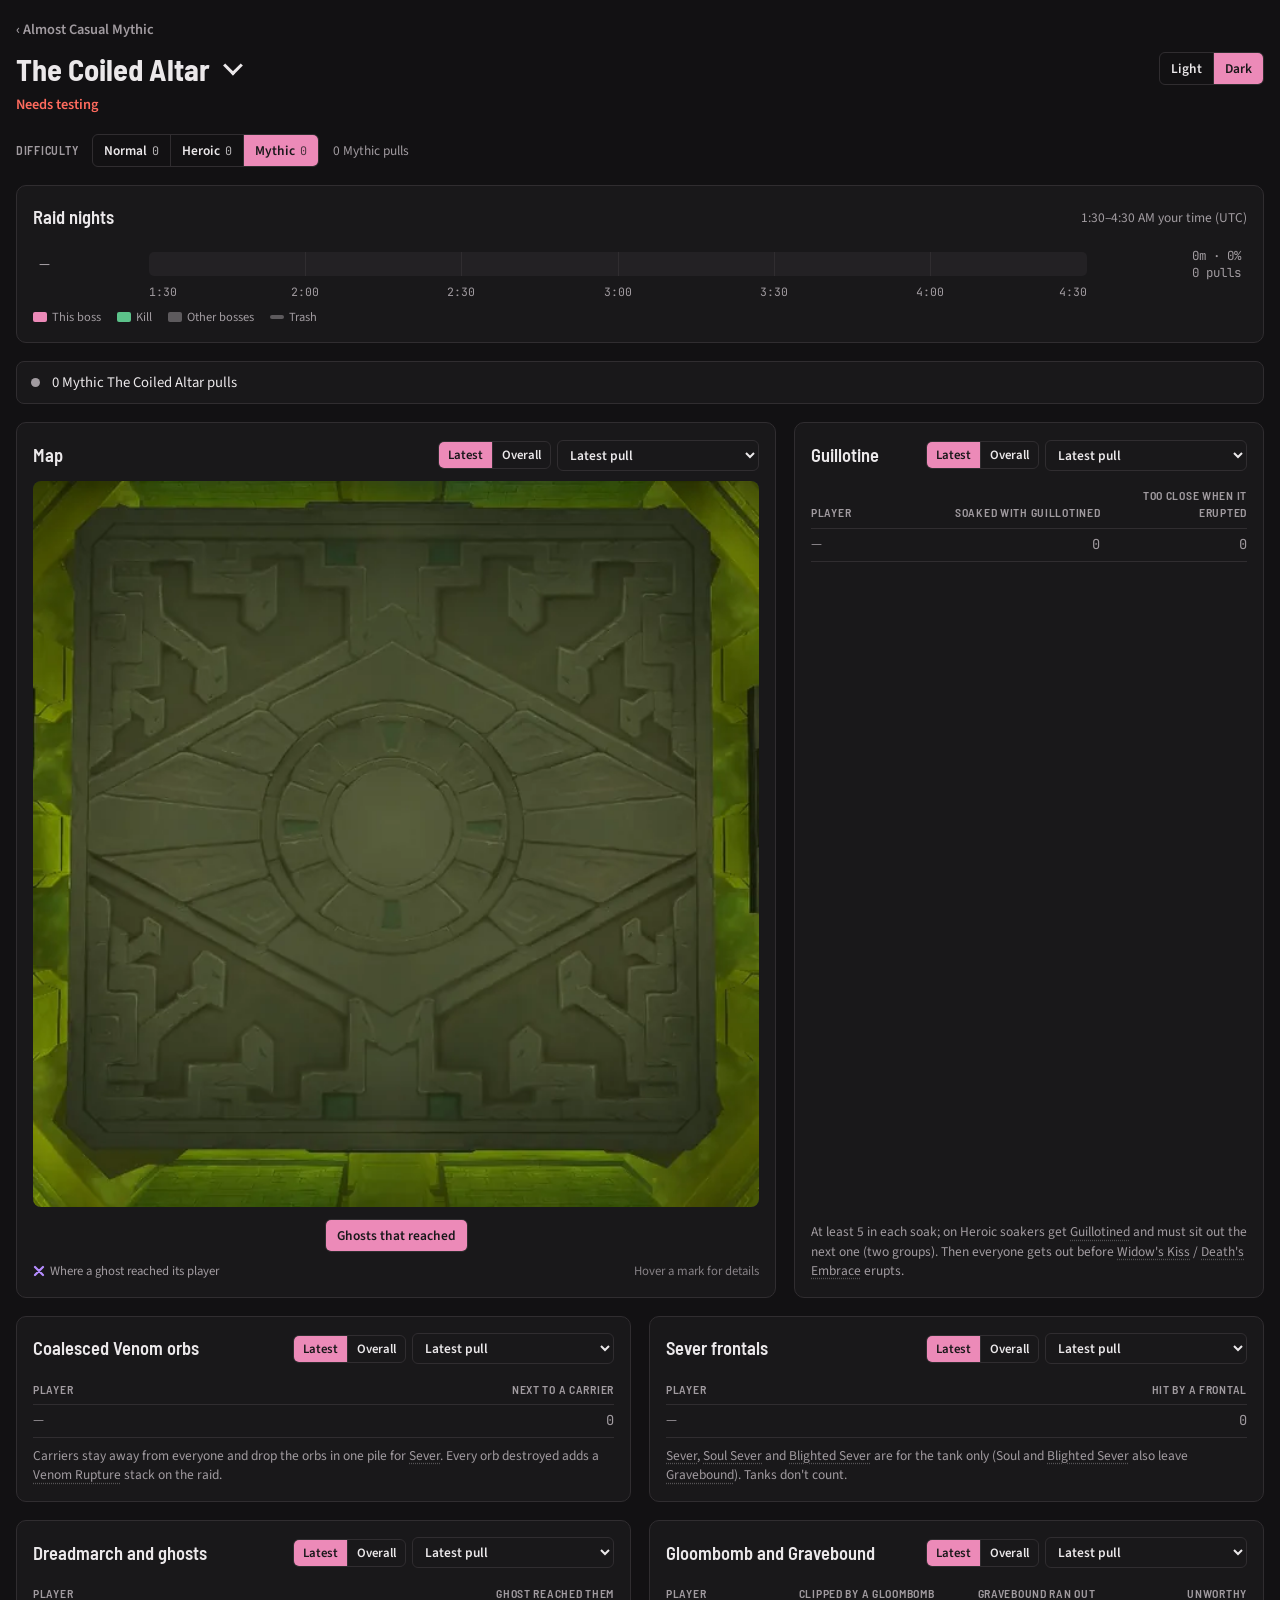
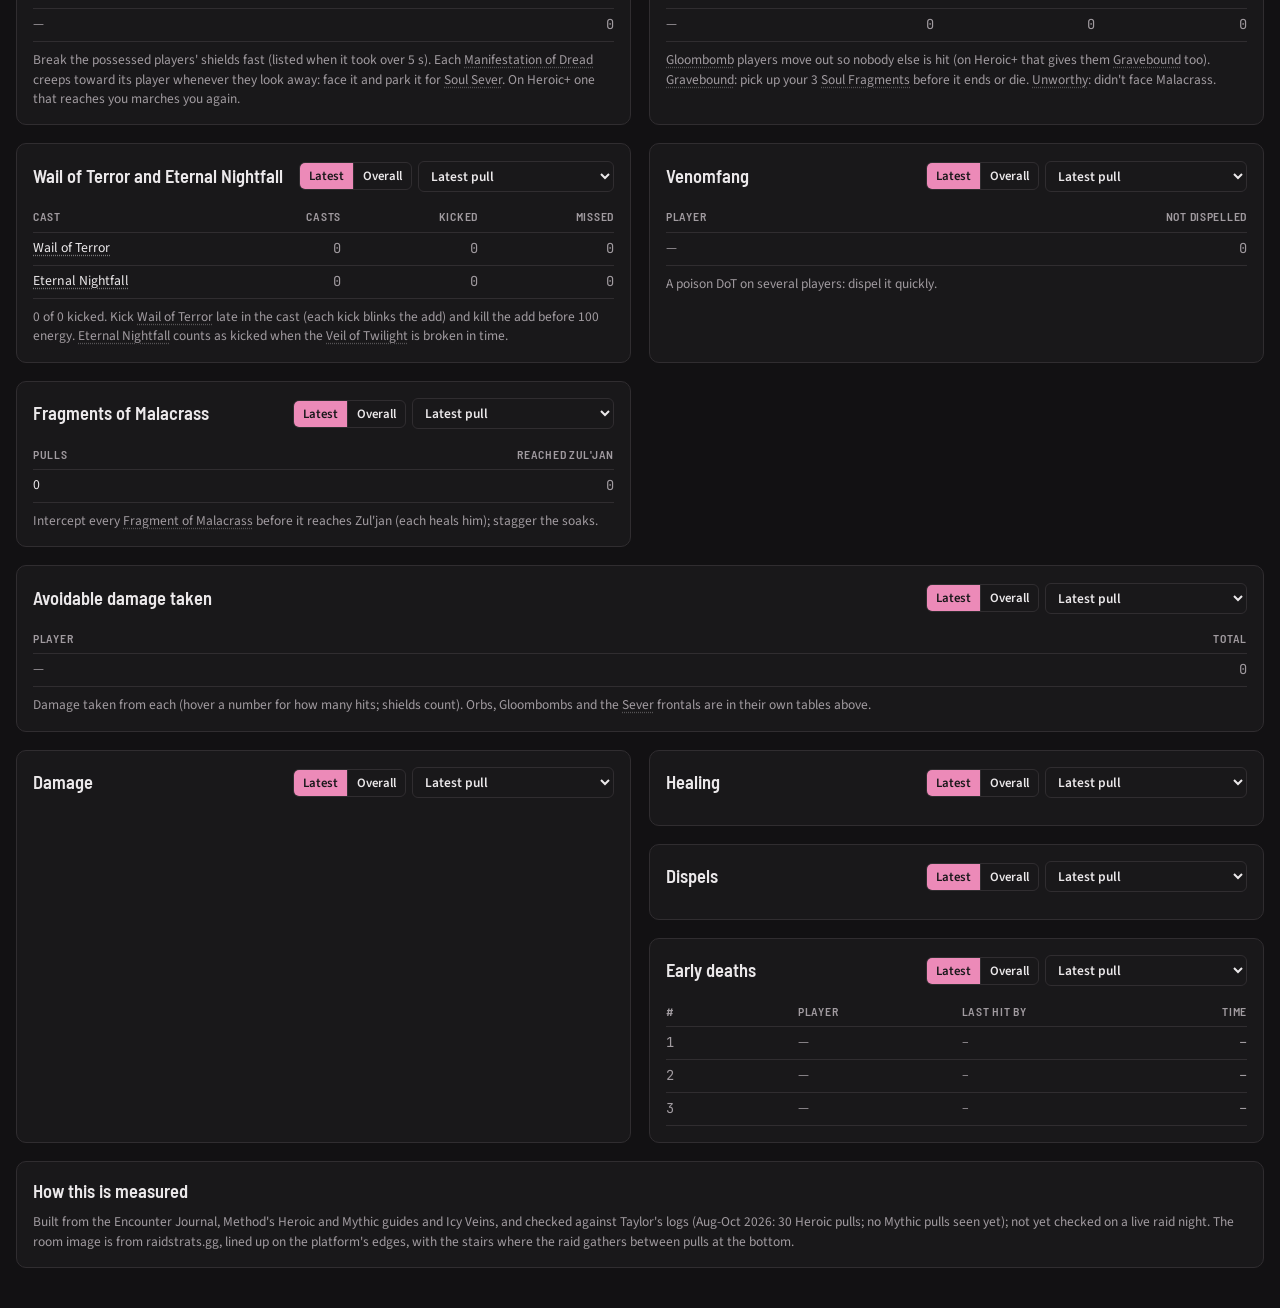
==== coiled-altar.html @ b70b5e78 "site overhaul" ====
<!doctype html>
<html lang="en" data-theme="dark">
<head>
<meta charset="utf-8">
<meta name="viewport" content="width=device-width, initial-scale=1, viewport-fit=cover">
<title>The Coiled Altar</title>
<link rel="preconnect" href="https://fonts.googleapis.com">
<link rel="stylesheet" href="https://fonts.googleapis.com/css2?family=Barlow+Semi+Condensed:wght@500;600;700&family=Source+Sans+3:wght@400;600&family=JetBrains+Mono:wght@400;600&display=swap">
<link rel="stylesheet" href="boss.css">
</head>
<body>
<div class="wrap" id="wrap"></div>
<script src="shared.js"></script>
<script>
// The page is drawn by boss.js from this config (see the top of boss.js for what each part means).
const contacts = (p, ability, gap = 2) => { const last = {}, out = [];
  hitsOf(p, ability).forEach(h => { if (last[h[1]] == null || h[0] - last[h[1]] > gap) out.push(h); last[h[1]] = h[0]; }); return out; };
// orbs: Volatile Venom hurts everyone near its carrier; a hit on someone not carrying one = they stood next to a carrier
const nearCarrier = p => contacts(p, 'Volatile Venom').filter(h => !hadAura(p, h[1], 'Volatile Venom', h[0], 0.5) && !isTankIn(p, h[1]));   // tanks aim Sever at the orb pile
const severs = p => ['Sever', 'Soul Sever', 'Blighted Sever'].flatMap(s => contacts(p, s, 8).filter(h => !isTankIn(p, h[1])).map(h => ({t: h[0], n: h[1], s})));   // the DoT ticks count once
// Guillotine: the axe lands on the target and splits between everyone within 9 yd: 5+ soakers, or Execution hits everyone
const guillotines = p => [...auras(p, '#1283485').map(a => ({t: a[1], n: a[0], grim: false})), ...auras(p, '#1299266').map(a => ({t: a[1], n: a[0], grim: true}))]
  .sort((a, b) => a.t - b.t).map(g => { const land = pulsesOf(p, g.grim ? '#1299296' : '#1283594').find(x => x[0] > g.t && x[0] < g.t + 8);
    const soak = land ? land[1] : [], gd = auras(p, g.grim ? '#1307652' : '#1307425');
    return Object.assign(g, {land: land ? land[0] : null, soak, again: soak.filter(n => gd.some(a => a[0] === n && a[1] < (land[0] - 1) && (a[2] == null || a[2] > land[0]))),
      exec: [...pulsesOf(p, 'Execution'), ...pulsesOf(p, 'Grim Execution')].some(x => land && Math.abs(x[0] - land[0]) < 2),
      kiss: [...new Set([...hitsOf(p, "Widow's Kiss"), ...hitsOf(p, "Death's Embrace")].filter(h => land && h[0] > land[0] && h[0] < land[0] + 10).map(h => h[1]))]}); });
const fangs = p => auras(p, 'Venomfang').map(a => ({n: a[0], t: a[1], s: (a[2] != null ? a[2] : p.dur) - a[1],
  by: (p.dispels.find(d => d[2] === a[0] && d[3] === 'Venomfang' && Math.abs(d[0] - (a[2] || 0)) < 0.4) || [])[1] || null}));
// Dreadmarch: Malacrass's cast possesses several players; one that doesn't follow a cast is a Manifestation of Dread reaching
// the player it fixated (Heroic+)
const marches = p => castsOf(p, 'Dreadmarch').map(c => { const m = auras(p, 'Dreadmarch').filter(a => a[1] - c >= -0.5 && a[1] - c <= 4);
  return {t: c, n: m.map(a => a[0]), s: Math.max(0, ...m.map(a => (a[2] != null ? a[2] : p.dur) - a[1]))}; });
const ghosts = p => auras(p, 'Dreadmarch').filter(a => !castsOf(p, 'Dreadmarch').some(c => a[1] - c >= -0.5 && a[1] - c <= 4));
const clipped = p => hitsOf(p, 'Gloombomb').filter(h => !hadAura(p, h[1], 'Gloombomb', h[0], 1));
const CFG = {
  slug: 'coiled-altar', name: 'The Coiled Altar', enc: ['3429'],
  map: {src: 'img/maps/coiled-altar.webp', cal: {cx: 1158, cy: 0, ppy: 6.029, rot: 0, center: [299.5, 290]}},
  hitNames: {'#1297906': 'Gravebound ran out', '#1283594': 'Guillotine soak', '#1299296': 'Grim Guillotine soak'},
  modules: [
    {id: 'guil', title: 'Guillotine',
     one: p => ({head: ['Time', ['Target', 'l'], 'Soakers', ['What went wrong', 'l']], rows: guillotines(p).filter(g => g.soak.length < 5 || g.exec || g.again.length || g.kiss.length).map(g =>
       [T(g.t), P(g.n), N(g.soak.length, g.soak.length < 5 ? 'bad' : ''), X([g.exec ? '<b class="bad">Execution</b>' : '', g.again.length ? `soaked with Guillotined: ${g.again.map(pname).join(', ')}` : '',
         g.kiss.length ? `too close when it erupted: ${g.kiss.map(pname).join(', ')}` : ''].filter(Boolean).join(' · '), 'det')])}),
     all: list => perPlayer(list, [{h: 'Soaked with Guillotined', get: p => guillotines(p).flatMap(g => g.again.map(n => ({n, t: g.land})))},
       {h: "Too close when it erupted", get: p => guillotines(p).flatMap(g => g.kiss.map(n => ({n, t: g.land})))}]),
     foot: list => { const e = list.reduce((a, p) => a + guillotines(p).filter(g => g.exec).length, 0); return e ? `<b style="color:var(--crit)">${e} Execution${e === 1 ? '' : 's'} (fewer than 5 in the soak).</b>` : ''; },
     note: "At least 5 in each soak; on Heroic soakers get Guillotined and must sit out the next one (two groups). Then everyone gets out before Widow's Kiss / Death's Embrace erupts."},

    {id: 'orb', title: 'Coalesced Venom orbs',
     one: p => perPlayer([p], [{h: 'Carried', cls: '', get: q => auras(q, 'Volatile Venom').map(a => ({n: a[0], t: a[1]}))},
       {h: 'Next to a carrier', get: q => nearCarrier(q).map(h => ({n: h[1], t: h[0]}))}]),
     all: list => perPlayer(list, [{h: 'Next to a carrier', get: q => nearCarrier(q).map(h => ({n: h[1], t: h[0]}))}]),
     foot: list => { const m = Math.max(0, ...list.flatMap(p => auras(p, 'Venom Rupture').map(a => a[3]))); return m ? `Venom Rupture peaked at ${m} stacks on the raid.` : ''; },
     note: 'Carriers stay away from everyone and drop the orbs in one pile for Sever. Every orb destroyed adds a Venom Rupture stack on the raid.'},

    {id: 'sever', title: 'Sever frontals',
     one: p => ({head: ['Time', ['Hit', 'l'], ['Frontal', 'l']], rows: severs(p).sort((a, b) => a.t - b.t).map(x => [T(x.t), P(x.n), `<td class="l">${esc(x.s)}</td>`])}),
     all: list => perPlayer(list, [{h: 'Hit by a frontal', get: p => severs(p).map(x => ({n: x.n, t: x.t}))}]),
     note: "Sever, Soul Sever and Blighted Sever are for the tank only (Soul and Blighted Sever also leave Gravebound). Tanks don't count."},

    {id: 'march', title: 'Dreadmarch and ghosts',
     one: p => ({head: ['Time', ['What', 'l'], ['Who', 'l']], rows: [
       ...marches(p).filter(m => m.s > 5).map(m => ({t: m.t, r: [T(m.t), `<td class="what meh">Slow to free</td>`, X(`${m.n.map(pname).join(', ')} · ${m.s.toFixed(1)} s`, 'det')]})),
       ...ghosts(p).map(a => ({t: a[1], r: [T(a[1]), B('Ghost reached them'), P(a[0])]}))].sort((a, b) => a.t - b.t).map(x => x.r)}),
     all: list => perPlayer(list, [{h: 'Ghost reached them', get: p => p.diff === 14 ? [] : ghosts(p).map(a => ({n: a[0], t: a[1]}))}]),
     note: 'Break the possessed players\' shields fast (listed when it took over 5 s). Each Manifestation of Dread creeps toward its player whenever they look away: face it and park it for Soul Sever. On Heroic+ one that reaches you marches you again.',
     overlay: {label: 'Ghosts that reached', diffs: '15,16', get: p => ghosts(p).map(a => ({pos: a[5], n: a[0], t: a[1], mark: 'cross', color: '#b58cff', tip: `<b style="color:${color(a[0])}">${esc(a[0])}</b>: a ghost reached them`})),
       key: () => `<span>${keyCross('#b58cff')}Where a ghost reached its player</span>`}},

    {id: 'gloom', title: 'Gloombomb and Gravebound',
     one: p => ({head: ['Time', ['What', 'l'], ['Who', 'l']], rows: [...dedupe(clipped(p), 2).map(h0 => ({t: h0[0], r: [T(h0[0]), B('Clipped by a Gloombomb'), PS([...new Set(clipped(p).filter(h => Math.abs(h[0] - h0[0]) < 2).map(h => h[1]))])]})),
       ...hitsOf(p, 'Gravebound ran out').map(h => ({t: h[0], r: [T(h[0]), B('Gravebound ran out'), P(h[1])]})),
       ...hitsOf(p, 'Unworthy').map(h => ({t: h[0], r: [T(h[0]), B('Unworthy'), P(h[1])]}))].sort((a, b) => a.t - b.t).map(x => x.r)}),
     all: list => perPlayer(list, [{h: 'Clipped by a Gloombomb', get: p => dedupe(clipped(p).map(h => [h[0], h[1]]), 0).map(h => ({n: h[1], t: h[0]}))},
       {h: 'Gravebound ran out', get: p => hitsOf(p, 'Gravebound ran out').map(h => ({n: h[1], t: h[0]}))},
       {h: 'Unworthy', get: p => hitsOf(p, 'Unworthy').map(h => ({n: h[1], t: h[0]}))}]),
     note: 'Gloombomb players move out so nobody else is hit (on Heroic+ that gives them Gravebound too). Gravebound: pick up your 3 Soul Fragments before it ends or die. Unworthy: didn\'t face Malacrass.'},

    {id: 'kick', title: 'Wail of Terror and Eternal Nightfall',
     one: p => kickOne(p, ['Wail of Terror', 'Eternal Nightfall']), all: list => kickAll(list, ['Wail of Terror', 'Eternal Nightfall']),
     foot: list => { const r = list.reduce((a, p) => a + npcAuras(p, 'Consumed by Resentment').length, 0); return kickFoot(list, ['Wail of Terror', 'Eternal Nightfall']) + (r ? ` <b style="color:var(--crit)">${r} Spiteful Soulcoiler${r === 1 ? '' : 's'} reached full energy (can't be kicked).</b>` : ''); },
     note: "Kick Wail of Terror late in the cast (each kick blinks the add) and kill the add before 100 energy. Eternal Nightfall counts as kicked when the Veil of Twilight is broken in time."},

    {id: 'fang', title: 'Venomfang',
     one: p => ({head: ['Time', ['Player', 'l'], ['Dispelled by', 'l'], 'After'], rows: fangs(p).filter(f => !f.by || f.s > 6).map(f => [T(f.t), P(f.n), f.by ? P(f.by) : '<td class="l bad">not dispelled</td>', N(f.s.toFixed(1) + ' s', f.by ? (f.s > 6 ? 'meh' : '') : 'bad')])}),
     all: list => perPlayer(list, [{h: 'Not dispelled', get: p => fangs(p).filter(f => !f.by).map(f => ({n: f.n, t: f.t}))}]),
     foot: list => { const d = list.flatMap(fangs).filter(f => f.by); return d.length ? `Dispelled after ${(d.reduce((a, f) => a + f.s, 0) / d.length).toFixed(1)} s on average.` : ''; },
     note: 'A poison DoT on several players: dispel it quickly.'},

    {id: 'frag', title: 'Fragments of Malacrass',
     one: p => ({head: ['Time', ['What', 'l']], rows: pulsesOf(p, 'Reclaim Essence').map(x => [T(x[0]), B("Fragment reached Zul'jan")])}),
     all: list => ({head: [['Pulls', 'l'], "Reached Zul'jan"], rows: [[`<td class="l">${list.length}</td>`, N(list.reduce((a, p) => a + pulsesOf(p, 'Reclaim Essence').length, 0))]]}),
     note: "Intercept every Fragment of Malacrass before it reaches Zul'jan (each heals him); stagger the soaks."},
  ],
  avoid: {names: ['Axegrinder', 'Noxious Ground', 'Defiled Ground', "Widow's Kiss", "Death's Embrace", 'Deadly Venom'],
    short: {'Axegrinder': 'Axe', 'Noxious Ground': 'Noxious', 'Defiled Ground': 'Defiled', "Widow's Kiss": 'Kiss', "Death's Embrace": 'Embrace', 'Gloombomb': 'Bomb',
      'Volatile Venom': 'Orb', 'Sever': 'Sever', 'Soul Sever': 'Soul Sev.', 'Blighted Sever': 'Blighted', 'Deadly Venom': 'Venom'},
    skip: (h, p) => (['Sever', 'Soul Sever', 'Blighted Sever'].includes(h[2]) && isTankIn(p, h[1])) ||
      (h[2] === 'Gloombomb' && hadAura(p, h[1], 'Gloombomb', h[0], 1)) || (h[2] === 'Volatile Venom' && hadAura(p, h[1], 'Volatile Venom', h[0], 1)),
    note: "Damage taken from each (hover a number for how many hits; shields count). Orbs, Gloombombs and the Sever frontals are in their own tables above."},
  abilities: {'Guillotine': 1283489, 'Grim Guillotine': 1299267, 'Guillotined': 1309944, 'Execution': 1283606, 'Grim Execution': 1299301, "Widow's Kiss": 1283623,
    "Death's Embrace": 1299396, 'Reclaim Essence': 1287718, 'Fragment of Malacrass': 1287718, 'Fragments of Malacrass': 1287718, 'Wail of Terror': 1286399,
    'Eternal Nightfall': 1286918, 'Veil of Twilight': 1286912, 'Dreadmarch': 1285643, 'Manifestation of Dread': 1285911, 'Gravebound': 1286837,
    'Soul Fragments': 1286837, 'Unworthy': 1312424, 'Axegrinder': 1283832, 'Noxious Ground': 1283290, 'Defiled Ground': 1298591, 'Gloombomb': 1310882,
    'Volatile Venom': 1282419, 'Venom Rupture': 1299838, 'Sever': 1299680, 'Soul Sever': 1286620, 'Blighted Sever': 1307279, 'Venomfang': 1282287,
    'Spiteful Soulcoiler': 1286441, 'Deadly Venom': 1297338},
  how: "Built from the Encounter Journal, Method's Heroic and Mythic guides and Icy Veins, and checked against Taylor's logs (Aug-Oct 2026: 30 Heroic pulls; no Mythic pulls seen yet); not yet checked on a live raid night. The room image is from raidstrats.gg, lined up on the platform's edges, with the stairs where the raid gathers between pulls at the bottom.",
};
</script>
<script src="boss.js"></script>
</body>
</html>
---- boss.css ----
/* Shared look of the boss pages built on boss.js (Nek'zali, Entombed Sentinels, Vashnik, The Lost Explorers, The Coiled Altar,
   Ula'tek): the same styles as the Kith'ix page, plus the "needs testing" note. */
:root{
  --bg:#fbe4ee; --panel:#fff2f8; --ink:#4a1832; --muted:#93506f; --line:#f2c3d8; --track:#f6d3e3;
  --accent:#c23d7e; --ok:#2f7d4f; --ok-bg:#d6eedd; --warn:#9a6212; --warn-bg:#fbefd9; --crit:#c0392b; --crit-bg:#f8dcd8; --ccp:58%;
  --f-display:"Barlow Semi Condensed","Arial Narrow",sans-serif;
  --f-body:"Source Sans 3",system-ui,-apple-system,sans-serif;
  --f-mono:"JetBrains Mono",ui-monospace,Menlo,monospace;
  color-scheme:light;
}
@media (prefers-color-scheme: dark){:root:not([data-theme="light"]){
  --bg:#121113; --panel:#19181a; --ink:#ebe8ea; --muted:#a19ba0; --line:#302d30; --track:#232124;
  --accent:#ec8ab8; --ok:#5cc28a; --ok-bg:#16301f; --warn:#e5b04a; --warn-bg:#3a2e14; --crit:#ff6b5e; --crit-bg:#3d1c19; --ccp:100%; color-scheme:dark}}
:root[data-theme="dark"]{
  --bg:#121113; --panel:#19181a; --ink:#ebe8ea; --muted:#a19ba0; --line:#302d30; --track:#232124;
  --accent:#ec8ab8; --ok:#5cc28a; --ok-bg:#16301f; --warn:#e5b04a; --warn-bg:#3a2e14; --crit:#ff6b5e; --crit-bg:#3d1c19; --ccp:100%; color-scheme:dark}
/* clicking Daragnos's name swaps the paladin pink accent for the warlock class color; in dark mode the cards also get a fel-green edge glow */
:root[data-accent="warlock"]:not([data-theme="dark"]){--bg:#ecebfb; --panel:#f7f6ff; --ink:#25234a; --muted:#5d5a93; --line:#d7d5f4; --track:#e3e2fa; --accent:#5b5cd6}
:root[data-accent="warlock"][data-theme="dark"]{--accent:#8788ee}
:root[data-accent="warlock"][data-theme="dark"] .panel{border-color:#2d4220; box-shadow:0 0 24px -14px rgba(143,209,79,.5)}
#wlSeg{margin-left:auto;align-self:center}
#wlSeg:not([hidden]) ~ #themeSeg{margin-left:0}
:root[data-accent="warlock"]:not([data-theme="dark"]) .panel{border-color:#9ccc6e; box-shadow:0 0 24px -12px rgba(110,190,40,.55)}

*{box-sizing:border-box}
body{margin:0;background:var(--bg);color:var(--ink);font-family:var(--f-body);font-size:15px;line-height:1.45}
.wrap{max-width:1400px;margin:0 auto;padding:20px max(16px,env(safe-area-inset-right,0px)) 40px max(16px,env(safe-area-inset-left,0px));display:flex;flex-direction:column;gap:18px}
header{display:flex;flex-wrap:wrap;align-items:baseline;gap:6px 18px}
h1{font-family:var(--f-display);font-weight:700;font-size:1.9rem;margin:0}
.crumb{flex-basis:100%;width:max-content;max-width:100%;color:var(--muted);font-size:.9rem;font-weight:600;text-decoration:none}
.crumb::before{content:"‹ "}
.crumb:hover{color:var(--accent)}
.crumb:focus-visible{outline:2px solid var(--accent);outline-offset:2px;border-radius:2px}
.bosspick{position:relative;display:inline-block}
.bosspick select{appearance:none;-webkit-appearance:none;font:inherit;letter-spacing:inherit;color:inherit;background:transparent;border:0;border-radius:6px;padding:0 1.05em 0 0;margin:0;cursor:pointer;max-width:none}
.bosspick select:hover{color:var(--accent)}
.bosspick select:focus-visible{outline:2px solid var(--accent);outline-offset:3px}
.bosspick select option{font:600 1rem var(--f-body);color:var(--ink);background:var(--panel)}
.bosspick::after{content:"";position:absolute;right:.12em;top:50%;width:.36em;height:.36em;border-right:.11em solid currentColor;border-bottom:.11em solid currentColor;transform:translateY(-75%) rotate(45deg);pointer-events:none}
h2{font-family:var(--f-display);font-weight:600;font-size:1.15rem;margin:0}
.sub{color:var(--muted);font-size:.95rem}
#themeSeg{margin-left:auto;align-self:center}
select{font:600 .9rem var(--f-body);color:var(--ink);background:var(--panel);border:1px solid var(--line);border-radius:6px;padding:6px 8px;max-width:100%}
.seg{display:inline-flex;border:1px solid var(--line);border-radius:6px;overflow:hidden}
.seg button{border:0;background:transparent;color:var(--ink);font:600 .84rem var(--f-body);padding:6px 11px;cursor:pointer}
.seg button+button{border-left:1px solid var(--line)}
.seg button[aria-pressed=true]{background:var(--accent);color:var(--panel)}
button:focus-visible{outline:2px solid var(--accent);outline-offset:2px}
.panel{background:var(--panel);border:1px solid var(--line);border-radius:10px;padding:16px;min-width:0}
.ph{display:flex;flex-wrap:wrap;gap:8px 16px;align-items:center;justify-content:flex-start;margin-bottom:10px;min-height:32px}
.ph > h2{flex:0 1 auto;min-width:0}
.ph > :last-child:not(h2){margin-left:auto}
.ph .sub{font-size:.84rem}
.note{font-size:.84rem;color:var(--muted);margin:8px 0 0}
.pn{color:color-mix(in srgb,var(--cc) var(--ccp),#000);font-weight:600}
table{border-collapse:collapse;width:100%;font-size:.86rem}
th,td{padding:6px 0 6px 18px;border-bottom:1px solid var(--line);text-align:right;white-space:nowrap;width:1%}
th:first-child,td:first-child{padding-left:0}
th{white-space:normal;vertical-align:bottom}
.tw{overflow-x:hidden}
th.fill{width:auto}
th{font-family:var(--f-display);font-weight:600;font-size:.74rem;text-transform:uppercase;letter-spacing:.06em;color:var(--muted)}
th:first-child,td:first-child{text-align:left}
td.num{font-family:var(--f-mono)}
td.l,th.l{text-align:left}
td.dim,span.dim{color:var(--muted)}
td.good{color:var(--ok);font-weight:600} td.bad{color:var(--crit);font-weight:600} td.meh{color:var(--warn);font-weight:600}
tr.tot td{border-bottom:0;border-top:1px solid var(--muted);font-weight:600}
/* the mechanic modules flow two to a row; modules hidden for the chosen difficulty leave no gap */
/* the mistake tables pack into two columns, each top to bottom, so short and long tables leave no gaps */
.mods{columns:2;column-gap:18px}
.mods > .panel{break-inside:avoid;margin-bottom:18px}
.wrap > .mods{margin-bottom:-18px}
.diff14 .hm{display:none}
@media (max-width:1100px){.mods{columns:1}}
[hidden]{display:none!important}
a.ab{color:inherit;text-decoration:underline dotted;text-decoration-color:color-mix(in srgb,currentColor 45%,transparent);text-underline-offset:3px;cursor:help}
a.ab:hover{text-decoration-color:var(--accent)}
th.so{cursor:pointer;user-select:none}
th.so:hover{color:var(--accent)}
th.so.asc::after{content:'▲';font-size:.7em;margin-left:3px}
th.so.desc::after{content:'▼';font-size:.7em;margin-left:3px}
/* difficulty filter */
.diffbar{display:flex;flex-wrap:wrap;align-items:center;gap:8px 14px}
.diffbar .lbl{font-family:var(--f-display);font-weight:600;text-transform:uppercase;letter-spacing:.06em;font-size:.76rem;color:var(--muted)}
.diffbar .seg button span{font:400 .74rem var(--f-mono);opacity:.75;margin-left:5px}
.diffbar .sub{font-size:.84rem}
@media (max-width:600px){
  .panel{padding:12px}
  th,td{padding-left:8px}
  table{font-size:.8rem}
  th{font-size:.62rem;letter-spacing:.02em}
  #sdT th .lg{display:none}
  #sdT th .sh{display:inline}
  #beetleT th,#beetleT td{padding-left:5px}
  #beetleT th:first-child,#beetleT td:first-child{padding-left:0}
  #beetleT td.wr{min-width:5em}
  #interT td.wr{min-width:4em}
  #beetleT .xs{display:none}
  .bx{font-size:.66rem;padding:1px 4px;margin-right:2px}
}
#sdT th .sh{display:none}
@media (max-width:600px){#sdT th .sh{display:inline}}

/* last-updated bar (same as the Sszorak page) */
.livebar{display:flex;flex-wrap:wrap;align-items:center;gap:8px 12px;padding:10px 14px;background:var(--panel);border:1px solid var(--line);border-radius:8px;font-size:.92rem}
.ldot{width:9px;height:9px;border-radius:50%;background:var(--muted);flex:none}
.ldot.on{background:var(--ok);animation:pulse 2s infinite}
.ldot.err{background:var(--crit)}
@keyframes pulse{0%{box-shadow:0 0 0 0 color-mix(in srgb,var(--ok) 55%,transparent)}70%{box-shadow:0 0 0 7px transparent}100%{box-shadow:0 0 0 0 transparent}}
@media (prefers-reduced-motion:reduce){.ldot.on{animation:none}}

/* timeline */
.tl{display:flex;flex-direction:column;gap:6px}
.tlrow{display:grid;grid-template-columns:6.5em minmax(0,1fr) 9.5em;gap:4px 12px;align-items:center;padding:3px 6px;border-radius:6px;cursor:pointer}
.tlrow.cur{background:color-mix(in srgb,var(--accent) 10%,transparent)}
.tlrow .d{font:600 .86rem var(--f-body)}
.tlrow .s{font:400 .78rem var(--f-mono);color:var(--muted);text-align:right}
.track{position:relative;height:24px;background:var(--track);border-radius:5px}
.track i{position:absolute;top:0;bottom:0;width:1px;background:var(--line)}
.blk{position:absolute;top:3px;bottom:3px;min-width:3px;border-radius:2px;background:var(--accent);opacity:.85}
.blk.kill{background:var(--ok);opacity:1}
.blk.ob{background:var(--muted);opacity:.45;cursor:default}
.blk.ob:hover{opacity:.8}
.tlkey{display:flex;flex-wrap:wrap;gap:4px 16px;font-size:.78rem;color:var(--muted);margin-top:8px}
.tlkey i{display:inline-block;width:14px;height:10px;border-radius:2px;margin-right:5px;vertical-align:-1px;background:var(--accent)}
.tlkey i.k{background:var(--ok)} .tlkey i.ob{background:var(--muted);opacity:.5} .tlkey i.tr{height:4px;vertical-align:2px;background:var(--muted);opacity:.5}
.track .tr{position:absolute;top:10px;bottom:10px;min-width:2px;border-radius:2px;background:var(--muted);opacity:.4}
.blk.sel{outline:2px solid var(--ink);outline-offset:1px;opacity:1}
.blk:hover{opacity:1}
.tlrow.sc{cursor:default;padding-top:0;padding-bottom:0}
.scale{position:relative;height:16px;font:400 .72rem var(--f-mono);color:var(--muted)}
.scale span{position:absolute;transform:translateX(-50%);white-space:nowrap}
@media (max-width:700px){
  .tlrow{grid-template-columns:minmax(0,1fr) auto}
  .tlrow .track{grid-column:1/-1;grid-row:2}
  .tlrow.sc > span{display:none}
  .tlrow.sc .scale{grid-column:1/-1}
}

/* map */
.mapgrid{display:grid;grid-template-columns:minmax(0,632px) minmax(0,1fr);gap:18px}
.mpanel .ovseg{display:flex;width:fit-content;max-width:100%;margin:12px auto 0}
.mpanel .ovseg button{white-space:nowrap}
.mapbox{position:relative;width:100%;aspect-ratio:1/1;border-radius:8px;overflow:hidden;background:#141a3a}
#mapsvg,#mapsvg svg{display:block;width:100%;height:100%}
.mapbox [data-tip]{cursor:pointer}
.tip{position:absolute;z-index:2;pointer-events:none;max-width:240px;background:var(--panel);color:var(--ink);border:1px solid var(--line);border-radius:6px;padding:5px 9px;font-size:.82rem;line-height:1.35;box-shadow:0 4px 14px rgba(0,0,0,.35)}
.tip b{font-weight:600}
.key{display:flex;flex-wrap:wrap;gap:4px 18px;font-size:.8rem;color:var(--muted);margin-top:10px;align-items:center}
.key .hint{margin-left:auto;opacity:.8}
@media (hover:none){.key .hint{display:none}}
.key svg{vertical-align:-2px;margin-right:5px}
.vpanel{display:flex;flex-direction:column;contain:size}
.vpanel .vt{flex:1 1 0;min-height:0;overflow:auto}
*{scrollbar-width:none}
*::-webkit-scrollbar{display:none;width:0;height:0}
@media (max-width:1200px){.mapgrid{grid-template-columns:minmax(0,1fr)}.vpanel{contain:none}.vpanel .vt{flex:none;max-height:none}.mpanel .mapbox{max-width:640px;margin:0 auto}}
/* beetle explosions: plain = 1 Digestive Juices stack on the raid, yellow = 2, red = 3 or more */
.bx{display:inline-block;font:400 .74rem var(--f-mono);border-radius:4px;padding:2px 6px;margin:2px 4px 2px 0;background:var(--track);white-space:nowrap}
.bx.s2{background:var(--warn-bg);color:var(--warn);font-weight:600} .bx.s3{background:var(--crit-bg);color:var(--crit);font-weight:600} .bx.tm{border:1px dashed var(--line)}
td.wr{white-space:normal;text-align:left;width:auto;min-width:9em}
td.s2{color:var(--warn);font-weight:600} td.s3{color:var(--crit);font-weight:600}
.ph .scope{padding:4px 8px;font-size:.84rem;width:15em;flex:0 1 15em;min-width:6.5em;text-overflow:ellipsis}
.ctl{display:flex;flex-wrap:nowrap;gap:6px;align-items:center;justify-content:flex-end;flex:1 1 200px;min-width:0}
.ctl .seg{flex:none}
.seg.mini button{padding:4px 9px;font-size:.8rem}


/* standard bottom panels, drawn by shared.js: avoidable damage by ability, meters, early deaths */
table.st{border-collapse:collapse;width:100%;font-size:.86rem}
table.st th,table.st td{padding:6px 0 6px 14px;border-bottom:1px solid var(--line);text-align:right;white-space:nowrap;width:1%}
table.st th:first-child,table.st td:first-child{padding-left:0;text-align:left}
table.st th.l,table.st td.l{text-align:left} table.st .w{width:auto}
table.st th{font-family:var(--f-display);font-weight:600;font-size:.74rem;text-transform:uppercase;letter-spacing:.06em;color:var(--muted);vertical-align:bottom;white-space:normal}
table.st th.so{cursor:pointer;user-select:none} table.st th.so:hover{color:var(--accent)}
table.st th.asc::after{content:'▲';font-size:.7em;margin-left:3px} table.st th.desc::after{content:'▼';font-size:.7em;margin-left:3px}
table.st td.n{font-family:var(--f-mono)} table.st td.l{text-align:left} table.st td.z{color:var(--muted)} table.st td.bad{color:var(--crit);font-weight:600}
table.st .sh{display:none}
table.st.narrow .lg{display:none} table.st.narrow .sh{display:inline}
table.st.vert{font-size:.66rem} table.st.vert th:not(:first-child),table.st.vert td:not(:first-child){padding-left:3px}
table.st.vert th.ab .sh{writing-mode:vertical-rl;transform:rotate(180deg);white-space:nowrap;line-height:1}
.sm{display:flex;flex-direction:column;gap:3px}
.smr{position:relative;display:grid;grid-template-columns:1.6em minmax(0,1fr) auto;gap:8px;align-items:baseline;padding:3px 6px;font-size:.86rem}
.smr .bar{position:absolute;left:0;top:2px;bottom:2px;border-radius:3px;opacity:.22;background:var(--cc)}
.smr > *{position:relative}
.smr .r{font:400 .76rem var(--f-mono);color:var(--muted)}
.smr .v{font:600 .8rem var(--f-mono);white-space:nowrap} .smr .v span{color:var(--muted);font-weight:400} .smr .v.z{color:var(--muted)}
.sm.short{max-height:12.6em;overflow-y:auto}
.sm.short.more{-webkit-mask-image:linear-gradient(to bottom,#000 78%,transparent);mask-image:linear-gradient(to bottom,#000 78%,transparent)}
.bottom{display:grid;grid-template-columns:minmax(0,1fr) minmax(0,1fr);gap:18px;align-items:start}
.bottom .stack{display:flex;flex-direction:column;gap:18px;min-width:0}
@media (max-width:800px){.bottom{grid-template-columns:minmax(0,1fr)}}
@media (max-width:600px){table.st{font-size:.8rem} table.st th,table.st td{padding-left:6px} table.st th{font-size:.62rem;letter-spacing:.02em}}

/* bar meters */
.mrow .v.z{color:var(--muted)}
.meter{display:flex;flex-direction:column;gap:3px}
.mrow{position:relative;display:grid;grid-template-columns:1.6em minmax(0,1fr) auto;gap:8px;align-items:baseline;padding:3px 6px;font-size:.86rem}
.mrow .bar{position:absolute;left:0;top:2px;bottom:2px;border-radius:3px;opacity:.22;background:var(--cc)}
.mrow > *{position:relative}
.mrow .r{font:400 .76rem var(--f-mono);color:var(--muted)}
.mrow .v{font:600 .8rem var(--f-mono);white-space:nowrap}
.mrow .v span{color:var(--muted);font-weight:400}

/* ---- same on every boss page: maps fit the screen in any orientation; panels side by side always line up ---- */
/* the map is as big as fits: at most 760 px, and no taller than the screen once you scroll to it (landscape phones, laptops) */
:root{--mapw:min(760px,max(240px,calc(100svh - 70px)))}
.mapgrid{grid-template-columns:minmax(0,var(--mapw)) minmax(0,1fr);align-items:stretch}
.mpanel .mapbox{width:100%;max-width:var(--mapw);margin-left:auto;margin-right:auto}
@media (max-width:1200px),(orientation:portrait){.mapgrid{grid-template-columns:minmax(0,1fr)}.vpanel{contain:none}.vpanel .vt{flex:none;max-height:none}}
/* panels in a row are the same height (the tallest sets it); stacked short panels stretch to line up with their neighbour */
.grid2,.lower,.bottom,.mods{align-items:stretch}
.bottom .stack > .panel:last-child{flex:1 1 auto}
.mods{columns:auto;display:grid;grid-template-columns:minmax(0,1fr) minmax(0,1fr);gap:18px}
.mods > .panel{margin-bottom:0}
.wrap > .mods{margin-bottom:0}
@media (max-width:1100px){.mods{grid-template-columns:minmax(0,1fr)}}
/* many marks on a map: smaller, see-through dots (set by renderMap: busy over 60 marks, dense over 150) */
#mapsvg svg.busy g[data-tip] > circle:last-child{r:4.2px;stroke-width:1px}
#mapsvg svg.dense g[data-tip] > circle:last-child{r:3px;stroke-width:.6px;opacity:.75}
#mapsvg svg.dense g[data-tip] > path{opacity:.8}

/* "needs testing": these pages haven't been checked against a raid night yet */
.needs{flex-basis:100%;color:var(--crit);font-weight:600;font-size:.9rem;margin:-2px 0 0}
/* event and kick lists */
td.what{white-space:normal;text-align:left;width:auto;min-width:8em}
td.det{white-space:normal;text-align:left;width:auto;min-width:9em;color:var(--muted)}
td.det .pn{font-weight:600}
@media (max-width:400px){.mpanel .ovseg button{padding:6px 8px}}   /* the map's overlay switch fits a 360 px phone */
@media (max-width:400px){table.st.vert{font-size:.6rem} table.st.vert th:not(:first-child),table.st.vert td:not(:first-child){padding-left:1px}}   /* many avoidable columns on a phone */
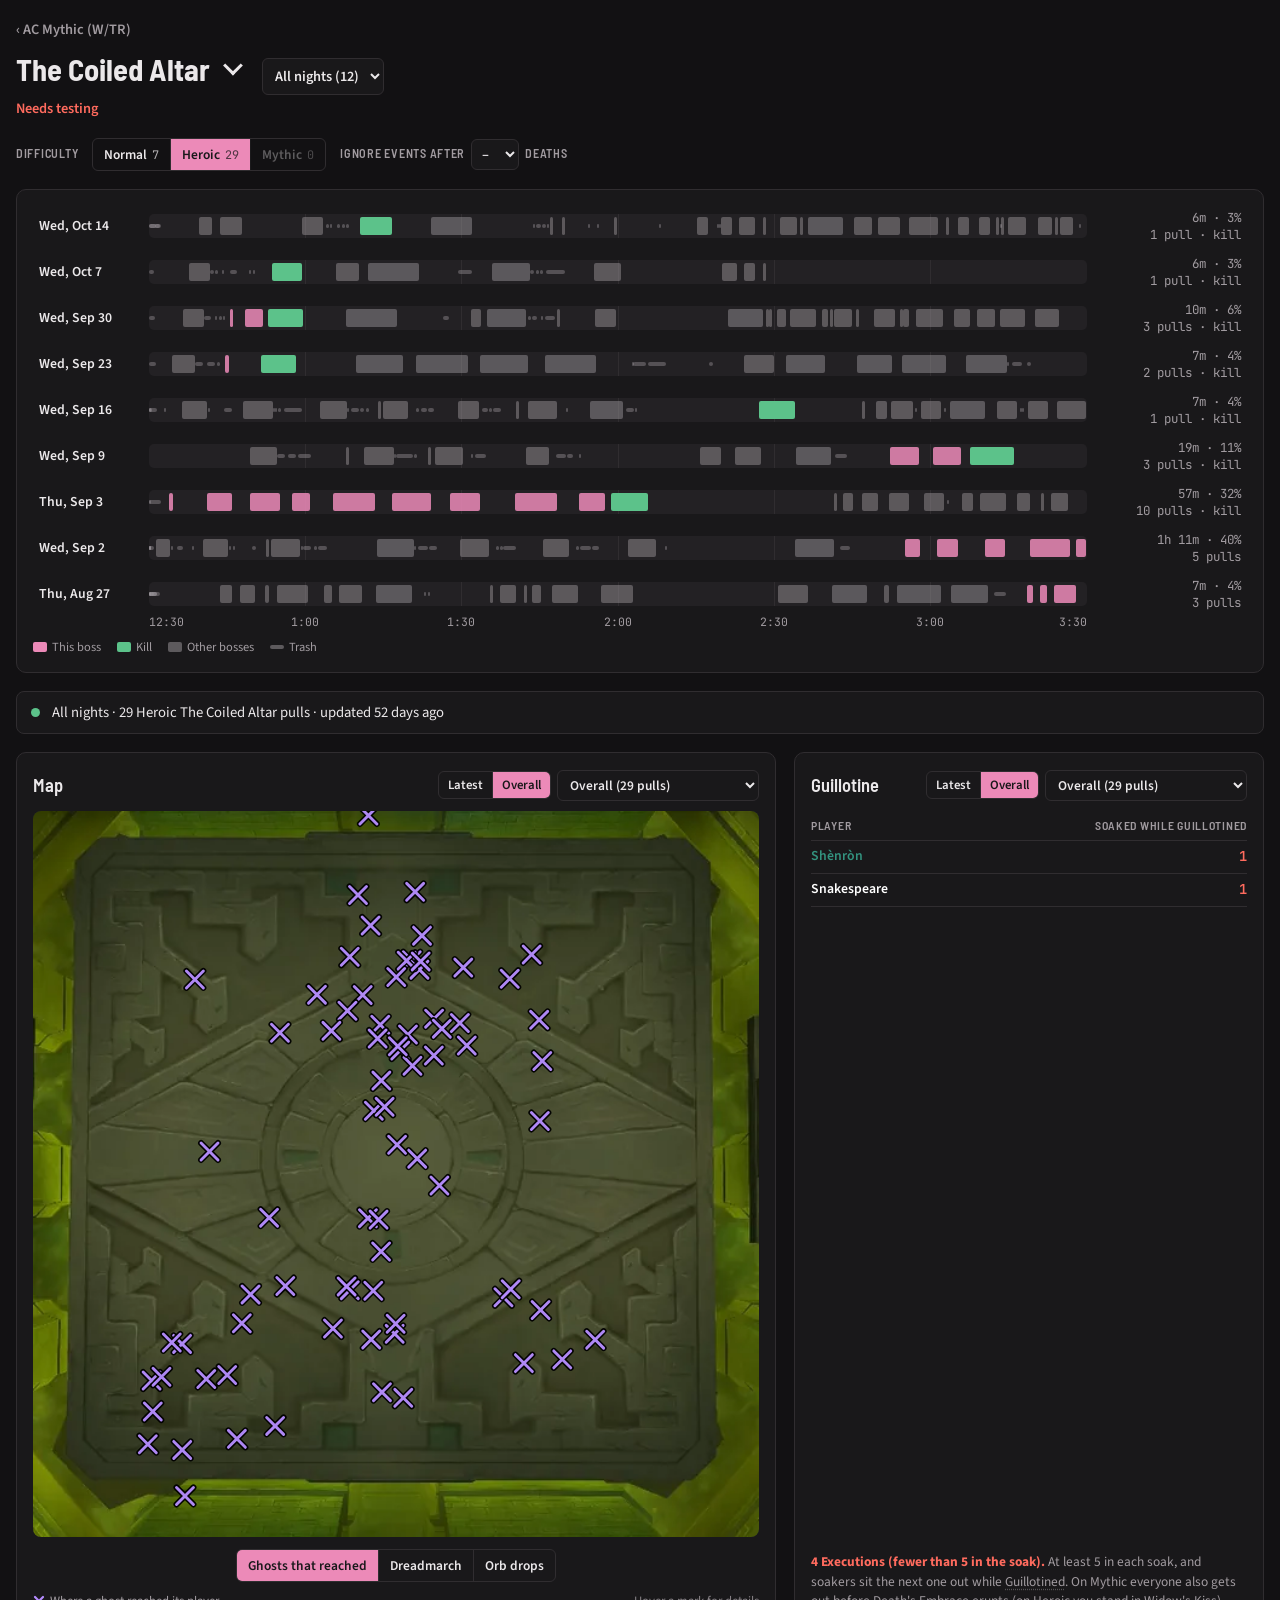
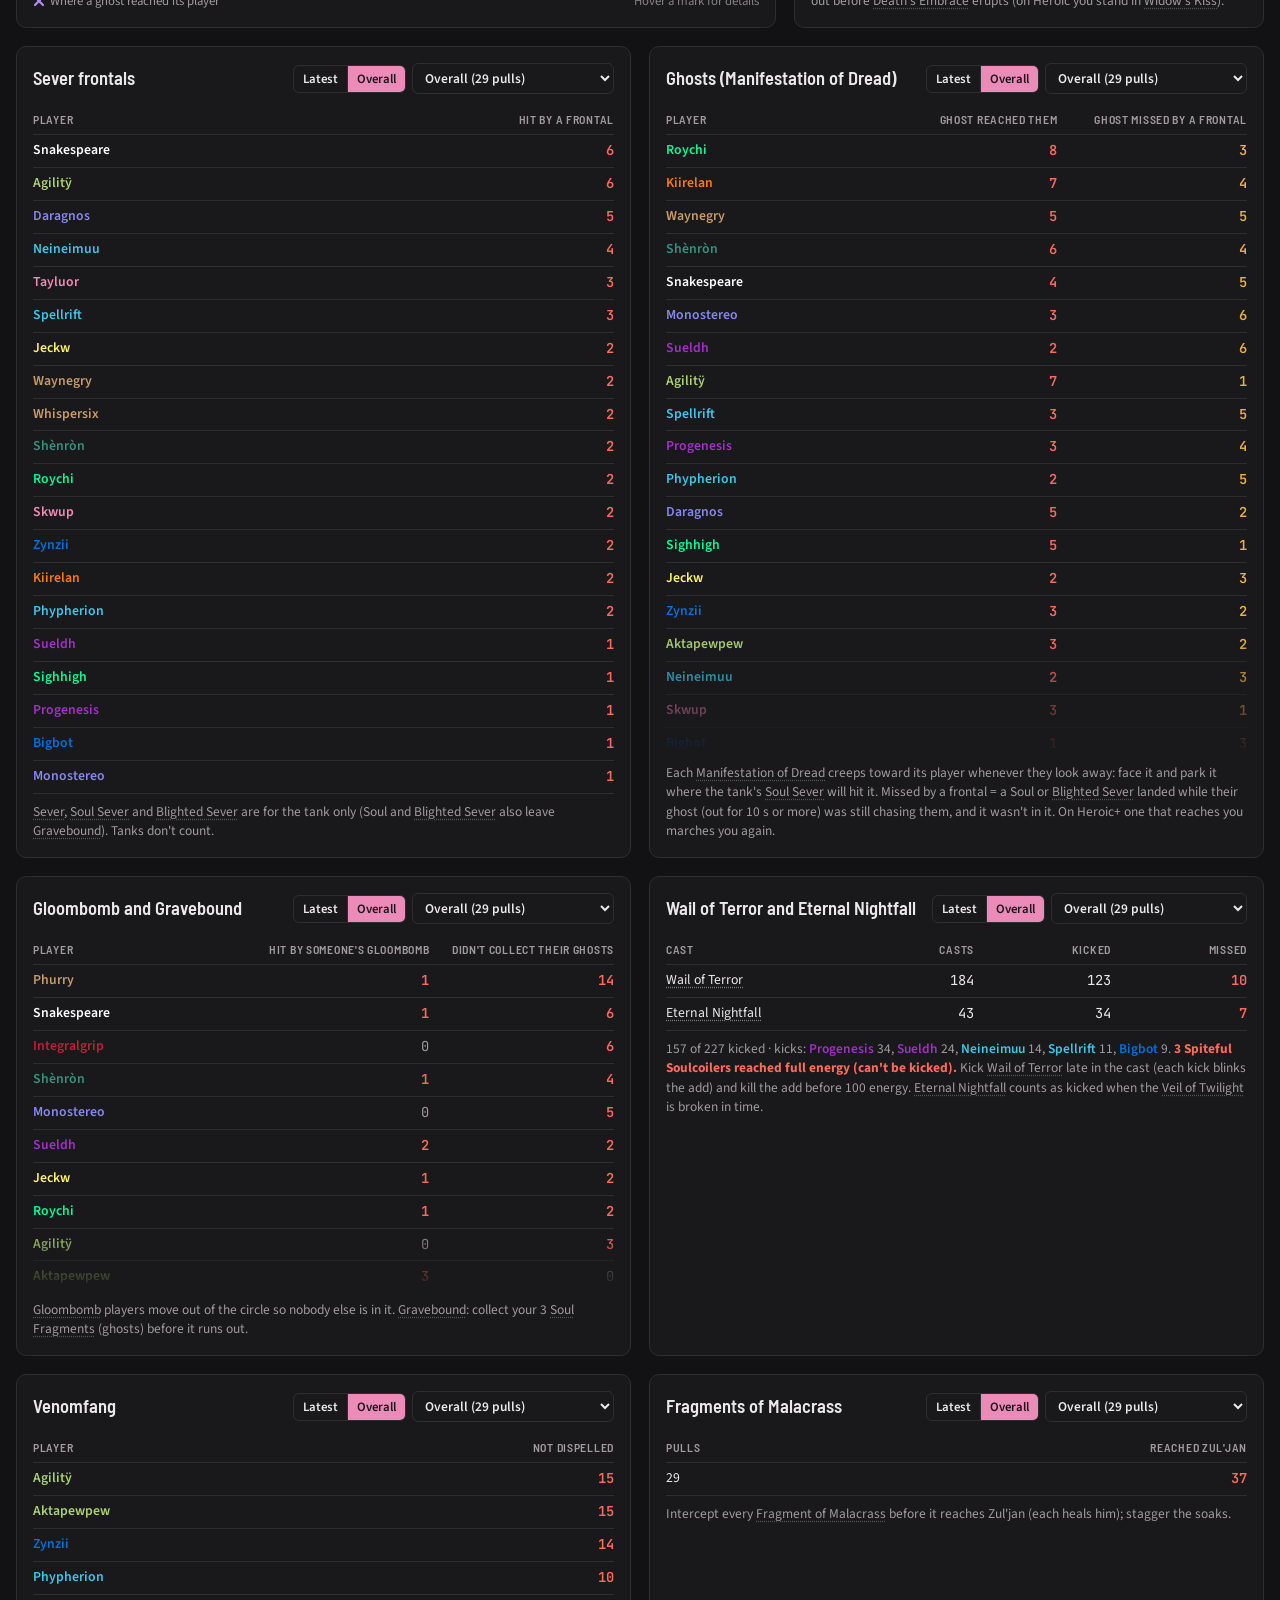
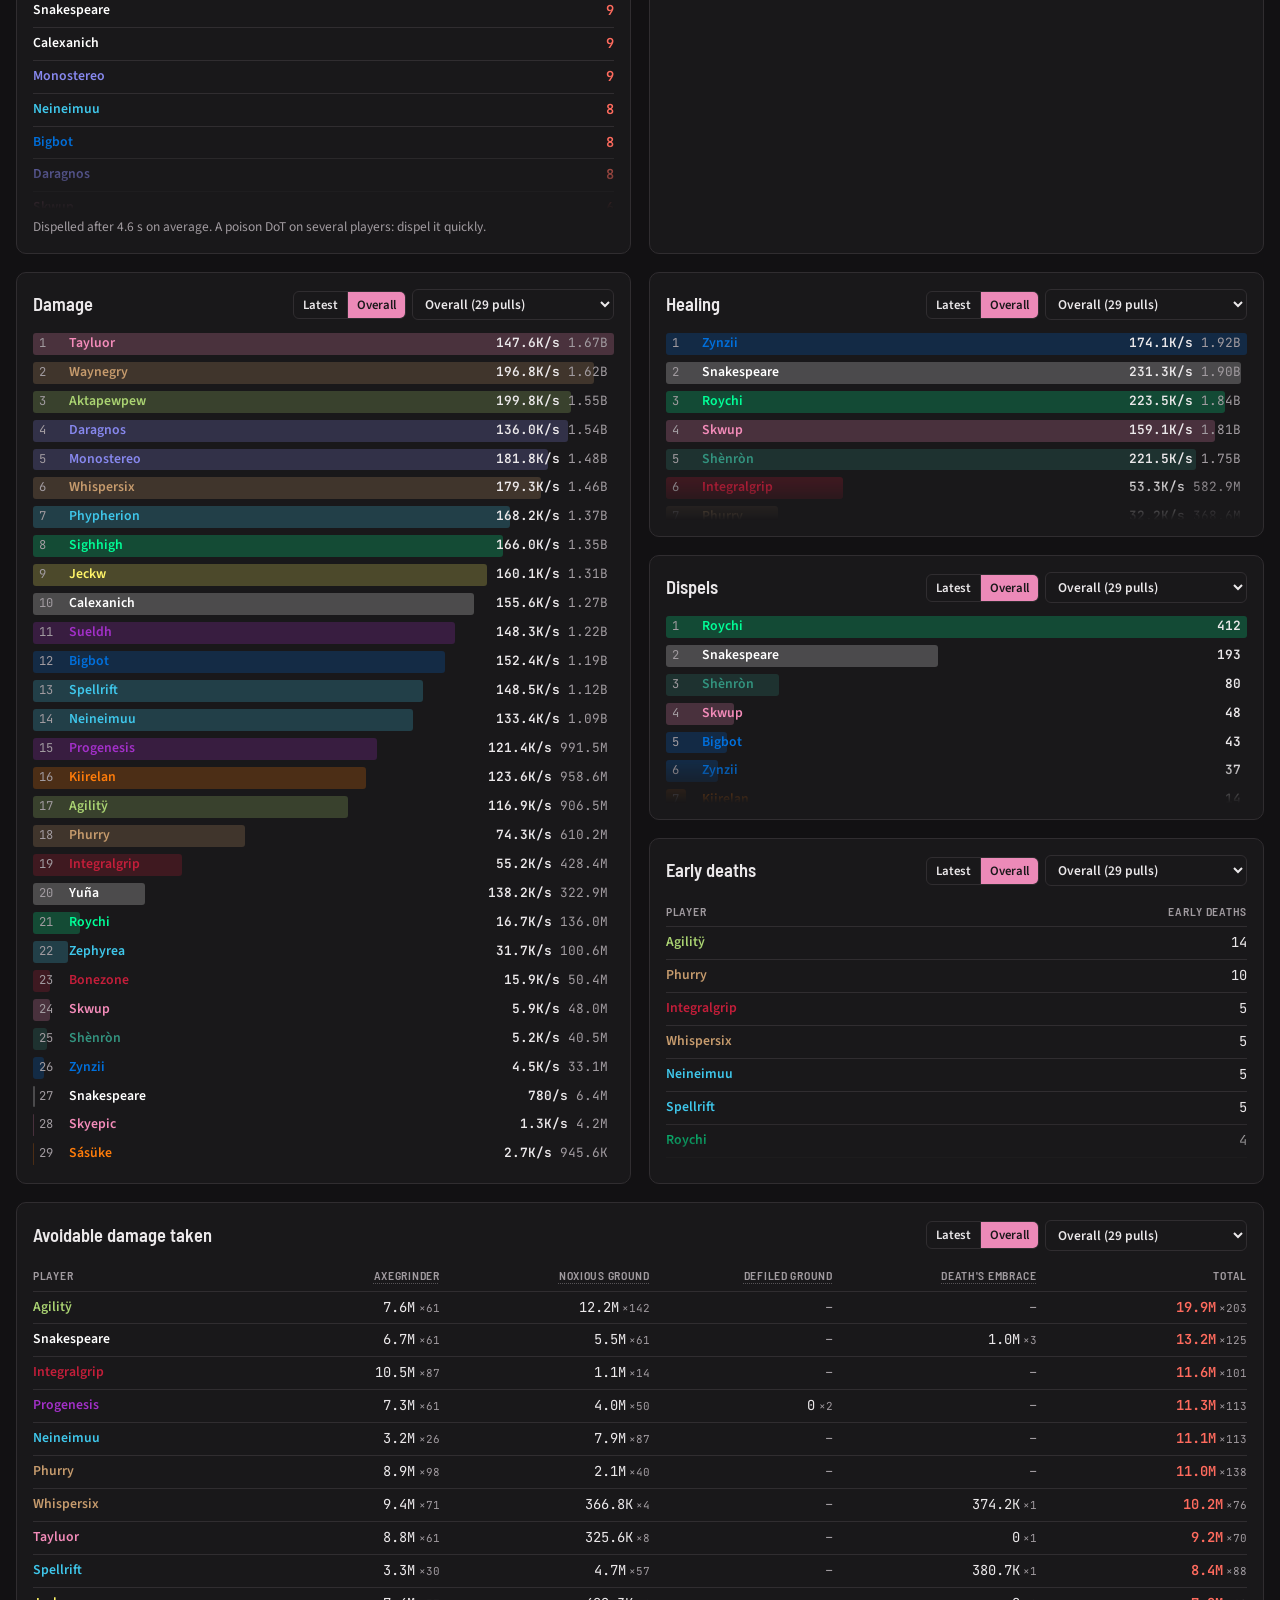
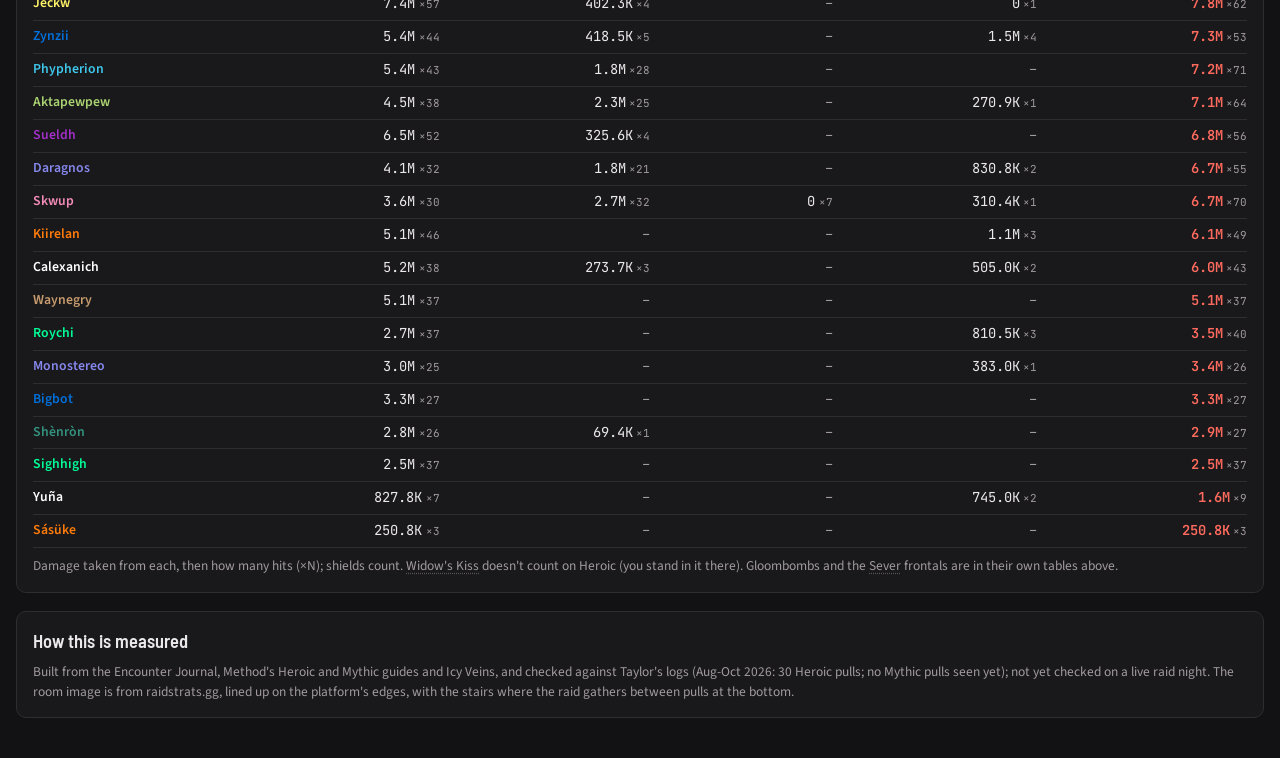
==== commit a93ba40e: "updates" ====
--- a/coiled-altar.html
+++ b/coiled-altar.html
@@ -15,8 +15,8 @@
 // The page is drawn by boss.js from this config (see the top of boss.js for what each part means).
 const contacts = (p, ability, gap = 2) => { const last = {}, out = [];
   hitsOf(p, ability).forEach(h => { if (last[h[1]] == null || h[0] - last[h[1]] > gap) out.push(h); last[h[1]] = h[0]; }); return out; };
-// orbs: Volatile Venom hurts everyone near its carrier; a hit on someone not carrying one = they stood next to a carrier
-const nearCarrier = p => contacts(p, 'Volatile Venom').filter(h => !hadAura(p, h[1], 'Volatile Venom', h[0], 0.5) && !isTankIn(p, h[1]));   // tanks aim Sever at the orb pile
+// orbs: where each carrier dropped theirs (Volatile Venom ended there), for the map
+const orbDrops = p => auras(p, 'Volatile Venom').filter(a => a[2] != null && a[6]);
 const severs = p => ['Sever', 'Soul Sever', 'Blighted Sever'].flatMap(s => contacts(p, s, 8).filter(h => !isTankIn(p, h[1])).map(h => ({t: h[0], n: h[1], s})));   // the DoT ticks count once
 // Guillotine: the axe lands on the target and splits between everyone within 9 yd: 5+ soakers, or Execution hits everyone
 const guillotines = p => [...auras(p, '#1283485').map(a => ({t: a[1], n: a[0], grim: false})), ...auras(p, '#1299266').map(a => ({t: a[1], n: a[0], grim: true}))]
@@ -32,50 +32,66 @@
 const marches = p => castsOf(p, 'Dreadmarch').map(c => { const m = auras(p, 'Dreadmarch').filter(a => a[1] - c >= -0.5 && a[1] - c <= 4);
   return {t: c, n: m.map(a => a[0]), s: Math.max(0, ...m.map(a => (a[2] != null ? a[2] : p.dur) - a[1]))}; });
 const ghosts = p => auras(p, 'Dreadmarch').filter(a => !castsOf(p, 'Dreadmarch').some(c => a[1] - c >= -0.5 && a[1] - c <= 4));
+// each Manifestation of Dread: its player (Unnerving Fixation: p.fixate [player, on, off, unit id]) and the frontals that caught it
+// (Soul / Blighted Sever on the ghost). A Sever lands 4 s after its cast starts (casts within 5 s = one Sever). Missed by a frontal:
+// a ghost out for 10 s+ (time to park it), still chasing its living player when a Sever landed, and not caught by it (once per ghost)
+const SEVERS = ['Soul Sever', 'Blighted Sever'], SEVER_CAST = 4, PARK = 10;
+const severLands = p => SEVERS.flatMap(s => castsOf(p, s)).sort((a, b) => a - b).reduce((l, c) => (l.length && c - l[l.length - 1].c <= 5 ? l : [...l, {c, t: c + SEVER_CAST}]), []);
+const ghostMisses = p => { const caughtAt = {}; SEVERS.flatMap(s => npcAuras(p, s)).forEach(a => { (caughtAt[a[2]] ||= []).push(a[3]); });
+  const lands = severLands(p), dead = (n, t) => p.deaths.some(d => d[1] === n && d[0] < t);
+  return (p.fixate || []).map(f => { const end = f[2] != null ? f[2] : p.dur;
+    const L = lands.find(L => L.t - f[1] >= PARK && end > L.t + 1 && !dead(f[0], L.t) && !(caughtAt[f[3]] || []).some(c => Math.abs(c - L.t) < 1.5));
+    return L ? {n: f[0], t: L.t} : null; }).filter(Boolean); };
+// Dreadmarch: where each possessed player was when it ended, and Malacrass then (they should be stacked on him)
+const MARCH_NEAR = 8;
+const marchSpots = p => marches(p).flatMap(m => auras(p, 'Dreadmarch').filter(a => m.n.includes(a[0]) && a[1] - m.t >= -0.5 && a[1] - m.t <= 4 && a[6]).map(a => {
+  const b = bossAt(p, 'Malacrass', a[2] != null ? a[2] : p.dur); return {n: a[0], t: a[2] != null ? a[2] : p.dur, pos: a[6], boss: b, d: b ? dist(a[6], b) : null}; }));
 const clipped = p => hitsOf(p, 'Gloombomb').filter(h => !hadAura(p, h[1], 'Gloombomb', h[0], 1));
 const CFG = {
   slug: 'coiled-altar', name: 'The Coiled Altar', enc: ['3429'],
   map: {src: 'img/maps/coiled-altar.webp', cal: {cx: 1158, cy: 0, ppy: 6.029, rot: 0, center: [299.5, 290]}},
+  // map-only overlays (no table of their own)
+  overlays: [
+    {id: 'march', label: 'Dreadmarch', get: p => marchSpots(p).flatMap(x => [
+       {pos: x.pos, n: x.n, t: x.t, color: x.d != null && x.d > MARCH_NEAR ? '#ff5a4a' : '#d8d2cf', tip: `<b style="color:${color(x.n)}">${esc(x.n)}</b> when Dreadmarch ended${x.d != null ? `<br>${Math.round(x.d)} yd from Malacrass` : ''}`},
+       x.boss && {pos: x.boss, t: x.t, mark: 'cross', color: '#b58cff', tip: '<b>Hex Lord Malacrass</b>'}].filter(Boolean)),
+     key: () => `<span>${keyDot('#d8d2cf')}Possessed player, on Malacrass</span><span>${keyDot('#ff5a4a')}More than ${MARCH_NEAR} yd from him</span><span>${keyCross('#b58cff')}Malacrass</span>`},
+    {id: 'orbs', label: 'Orb drops', get: p => orbDrops(p).map(a => ({pos: a[6], n: a[0], t: a[2], color: '#7fd36b', tip: `<b style="color:${color(a[0])}">${esc(a[0])}</b> dropped an orb here`})),
+     key: () => `<span>${keyDot('#7fd36b')}Where an orb was dropped</span>`},
+  ],
   hitNames: {'#1297906': 'Gravebound ran out', '#1283594': 'Guillotine soak', '#1299296': 'Grim Guillotine soak'},
   modules: [
     {id: 'guil', title: 'Guillotine',
-     one: p => ({head: ['Time', ['Target', 'l'], 'Soakers', ['What went wrong', 'l']], rows: guillotines(p).filter(g => g.soak.length < 5 || g.exec || g.again.length || g.kiss.length).map(g =>
-       [T(g.t), P(g.n), N(g.soak.length, g.soak.length < 5 ? 'bad' : ''), X([g.exec ? '<b class="bad">Execution</b>' : '', g.again.length ? `soaked with Guillotined: ${g.again.map(pname).join(', ')}` : '',
-         g.kiss.length ? `too close when it erupted: ${g.kiss.map(pname).join(', ')}` : ''].filter(Boolean).join(' · '), 'det')])}),
-     all: list => perPlayer(list, [{h: 'Soaked with Guillotined', get: p => guillotines(p).flatMap(g => g.again.map(n => ({n, t: g.land})))},
-       {h: "Too close when it erupted", get: p => guillotines(p).flatMap(g => g.kiss.map(n => ({n, t: g.land})))}]),
+     one: p => ({head: ['Time', ['Target', 'l'], 'Soakers', ['What went wrong', 'l']], rows: guillotines(p).map(g => Object.assign(g, {kissBad: p.diff === 16 ? g.kiss : []}))
+       .filter(g => g.exec || g.again.length || g.kissBad.length).map(g =>
+       [T(g.t), P(g.n), N(g.soak.length, g.exec ? 'bad' : ''), X([g.exec ? '<b class="bad">Execution: fewer than 5 soaked</b>' : '', g.again.length ? `soaked while Guillotined: ${g.again.map(pname).join(', ')}` : '',
+         g.kissBad.length ? `too close when it erupted: ${g.kissBad.map(pname).join(', ')}` : ''].filter(Boolean).join(' · '), 'det')])}),
+     all: list => perPlayer(list, [{h: 'Soaked while Guillotined', get: p => guillotines(p).flatMap(g => g.again.map(n => ({n, t: g.land})))},
+       ...(list.some(p => p.diff === 16) ? [{h: 'Too close when it erupted', get: p => p.diff === 16 ? guillotines(p).flatMap(g => g.kiss.map(n => ({n, t: g.land}))) : []}] : [])]),
      foot: list => { const e = list.reduce((a, p) => a + guillotines(p).filter(g => g.exec).length, 0); return e ? `<b style="color:var(--crit)">${e} Execution${e === 1 ? '' : 's'} (fewer than 5 in the soak).</b>` : ''; },
-     note: "At least 5 in each soak; on Heroic soakers get Guillotined and must sit out the next one (two groups). Then everyone gets out before Widow's Kiss / Death's Embrace erupts."},
-
-    {id: 'orb', title: 'Coalesced Venom orbs',
-     one: p => perPlayer([p], [{h: 'Carried', cls: '', get: q => auras(q, 'Volatile Venom').map(a => ({n: a[0], t: a[1]}))},
-       {h: 'Next to a carrier', get: q => nearCarrier(q).map(h => ({n: h[1], t: h[0]}))}]),
-     all: list => perPlayer(list, [{h: 'Next to a carrier', get: q => nearCarrier(q).map(h => ({n: h[1], t: h[0]}))}]),
-     foot: list => { const m = Math.max(0, ...list.flatMap(p => auras(p, 'Venom Rupture').map(a => a[3]))); return m ? `Venom Rupture peaked at ${m} stacks on the raid.` : ''; },
-     note: 'Carriers stay away from everyone and drop the orbs in one pile for Sever. Every orb destroyed adds a Venom Rupture stack on the raid.'},
+     note: "At least 5 in each soak, and soakers sit the next one out while Guillotined. On Mythic everyone also gets out before Death's Embrace erupts (on Heroic you stand in Widow's Kiss)."},
 
     {id: 'sever', title: 'Sever frontals',
      one: p => ({head: ['Time', ['Hit', 'l'], ['Frontal', 'l']], rows: severs(p).sort((a, b) => a.t - b.t).map(x => [T(x.t), P(x.n), `<td class="l">${esc(x.s)}</td>`])}),
      all: list => perPlayer(list, [{h: 'Hit by a frontal', get: p => severs(p).map(x => ({n: x.n, t: x.t}))}]),
      note: "Sever, Soul Sever and Blighted Sever are for the tank only (Soul and Blighted Sever also leave Gravebound). Tanks don't count."},
 
-    {id: 'march', title: 'Dreadmarch and ghosts',
-     one: p => ({head: ['Time', ['What', 'l'], ['Who', 'l']], rows: [
-       ...marches(p).filter(m => m.s > 5).map(m => ({t: m.t, r: [T(m.t), `<td class="what meh">Slow to free</td>`, X(`${m.n.map(pname).join(', ')} · ${m.s.toFixed(1)} s`, 'det')]})),
-       ...ghosts(p).map(a => ({t: a[1], r: [T(a[1]), B('Ghost reached them'), P(a[0])]}))].sort((a, b) => a.t - b.t).map(x => x.r)}),
-     all: list => perPlayer(list, [{h: 'Ghost reached them', get: p => p.diff === 14 ? [] : ghosts(p).map(a => ({n: a[0], t: a[1]}))}]),
-     note: 'Break the possessed players\' shields fast (listed when it took over 5 s). Each Manifestation of Dread creeps toward its player whenever they look away: face it and park it for Soul Sever. On Heroic+ one that reaches you marches you again.',
+    {id: 'ghost', title: 'Ghosts (Manifestation of Dread)',
+     one: p => ({head: ['Time', ['What', 'l'], ['Whose ghost', 'l']], rows: [
+       ...(p.diff === 14 ? [] : ghosts(p)).map(a => ({t: a[1], r: [T(a[1]), B('Reached its player'), P(a[0])]})),
+       ...ghostMisses(p).map(x => ({t: x.t, r: [T(x.t), `<td class="what meh">Missed by a frontal</td>`, P(x.n)]}))].sort((a, b) => a.t - b.t).map(x => x.r)}),
+     all: list => perPlayer(list, [{h: 'Ghost reached them', get: p => p.diff === 14 ? [] : ghosts(p).map(a => ({n: a[0], t: a[1]}))},
+       {h: 'Ghost missed by a frontal', cls: 'meh', get: p => ghostMisses(p)}]),
+     note: 'Each Manifestation of Dread creeps toward its player whenever they look away: face it and park it where the tank\'s Soul Sever will hit it. Missed by a frontal = a Soul or Blighted Sever landed while their ghost (out for 10 s or more) was still chasing them, and it wasn\'t in it. On Heroic+ one that reaches you marches you again.',
      overlay: {label: 'Ghosts that reached', diffs: '15,16', get: p => ghosts(p).map(a => ({pos: a[5], n: a[0], t: a[1], mark: 'cross', color: '#b58cff', tip: `<b style="color:${color(a[0])}">${esc(a[0])}</b>: a ghost reached them`})),
        key: () => `<span>${keyCross('#b58cff')}Where a ghost reached its player</span>`}},
 
     {id: 'gloom', title: 'Gloombomb and Gravebound',
-     one: p => ({head: ['Time', ['What', 'l'], ['Who', 'l']], rows: [...dedupe(clipped(p), 2).map(h0 => ({t: h0[0], r: [T(h0[0]), B('Clipped by a Gloombomb'), PS([...new Set(clipped(p).filter(h => Math.abs(h[0] - h0[0]) < 2).map(h => h[1]))])]})),
-       ...hitsOf(p, 'Gravebound ran out').map(h => ({t: h[0], r: [T(h[0]), B('Gravebound ran out'), P(h[1])]})),
-       ...hitsOf(p, 'Unworthy').map(h => ({t: h[0], r: [T(h[0]), B('Unworthy'), P(h[1])]}))].sort((a, b) => a.t - b.t).map(x => x.r)}),
-     all: list => perPlayer(list, [{h: 'Clipped by a Gloombomb', get: p => dedupe(clipped(p).map(h => [h[0], h[1]]), 0).map(h => ({n: h[1], t: h[0]}))},
-       {h: 'Gravebound ran out', get: p => hitsOf(p, 'Gravebound ran out').map(h => ({n: h[1], t: h[0]}))},
-       {h: 'Unworthy', get: p => hitsOf(p, 'Unworthy').map(h => ({n: h[1], t: h[0]}))}]),
-     note: 'Gloombomb players move out so nobody else is hit (on Heroic+ that gives them Gravebound too). Gravebound: pick up your 3 Soul Fragments before it ends or die. Unworthy: didn\'t face Malacrass.'},
+     one: p => ({head: ['Time', ['What', 'l'], ['Who', 'l']], rows: [...dedupe(clipped(p), 2).map(h0 => ({t: h0[0], r: [T(h0[0]), B("Hit by someone's Gloombomb"), PS([...new Set(clipped(p).filter(h => Math.abs(h[0] - h0[0]) < 2).map(h => h[1]))])]})),
+       ...hitsOf(p, 'Gravebound ran out').map(h => ({t: h[0], r: [T(h[0]), B("Didn't collect their ghosts"), P(h[1])]}))].sort((a, b) => a.t - b.t).map(x => x.r)}),
+     all: list => perPlayer(list, [{h: "Hit by someone's Gloombomb", get: p => dedupe(clipped(p).map(h => [h[0], h[1]]), 0).map(h => ({n: h[1], t: h[0]}))},
+       {h: "Didn't collect their ghosts", get: p => hitsOf(p, 'Gravebound ran out').map(h => ({n: h[1], t: h[0]}))}]),
+     note: "Gloombomb players move out of the circle so nobody else is in it. Gravebound: collect your 3 Soul Fragments (ghosts) before it runs out."},
 
     {id: 'kick', title: 'Wail of Terror and Eternal Nightfall',
      one: p => kickOne(p, ['Wail of Terror', 'Eternal Nightfall']), all: list => kickAll(list, ['Wail of Terror', 'Eternal Nightfall']),
@@ -96,15 +112,15 @@
   avoid: {names: ['Axegrinder', 'Noxious Ground', 'Defiled Ground', "Widow's Kiss", "Death's Embrace", 'Deadly Venom'],
     short: {'Axegrinder': 'Axe', 'Noxious Ground': 'Noxious', 'Defiled Ground': 'Defiled', "Widow's Kiss": 'Kiss', "Death's Embrace": 'Embrace', 'Gloombomb': 'Bomb',
       'Volatile Venom': 'Orb', 'Sever': 'Sever', 'Soul Sever': 'Soul Sev.', 'Blighted Sever': 'Blighted', 'Deadly Venom': 'Venom'},
-    skip: (h, p) => (['Sever', 'Soul Sever', 'Blighted Sever'].includes(h[2]) && isTankIn(p, h[1])) ||
+    skip: (h, p) => (['Sever', 'Soul Sever', 'Blighted Sever'].includes(h[2]) && isTankIn(p, h[1])) || (h[2] === "Widow's Kiss" && p.diff < 16) ||
       (h[2] === 'Gloombomb' && hadAura(p, h[1], 'Gloombomb', h[0], 1)) || (h[2] === 'Volatile Venom' && hadAura(p, h[1], 'Volatile Venom', h[0], 1)),
-    note: "Damage taken from each (hover a number for how many hits; shields count). Orbs, Gloombombs and the Sever frontals are in their own tables above."},
+    note: "Damage taken from each, then how many hits (×N); shields count. Widow's Kiss doesn't count on Heroic (you stand in it there). Gloombombs and the Sever frontals are in their own tables above."},
   abilities: {'Guillotine': 1283489, 'Grim Guillotine': 1299267, 'Guillotined': 1309944, 'Execution': 1283606, 'Grim Execution': 1299301, "Widow's Kiss": 1283623,
     "Death's Embrace": 1299396, 'Reclaim Essence': 1287718, 'Fragment of Malacrass': 1287718, 'Fragments of Malacrass': 1287718, 'Wail of Terror': 1286399,
     'Eternal Nightfall': 1286918, 'Veil of Twilight': 1286912, 'Dreadmarch': 1285643, 'Manifestation of Dread': 1285911, 'Gravebound': 1286837,
     'Soul Fragments': 1286837, 'Unworthy': 1312424, 'Axegrinder': 1283832, 'Noxious Ground': 1283290, 'Defiled Ground': 1298591, 'Gloombomb': 1310882,
     'Volatile Venom': 1282419, 'Venom Rupture': 1299838, 'Sever': 1299680, 'Soul Sever': 1286620, 'Blighted Sever': 1307279, 'Venomfang': 1282287,
-    'Spiteful Soulcoiler': 1286441, 'Deadly Venom': 1297338},
+    'Spiteful Soulcoiler': 1286441, 'Unnerving Fixation': 1285911, 'Deadly Venom': 1297338},
   how: "Built from the Encounter Journal, Method's Heroic and Mythic guides and Icy Veins, and checked against Taylor's logs (Aug-Oct 2026: 30 Heroic pulls; no Mythic pulls seen yet); not yet checked on a live raid night. The room image is from raidstrats.gg, lined up on the platform's edges, with the stairs where the raid gathers between pulls at the bottom.",
 };
 </script>
--- a/boss.css
+++ b/boss.css
@@ -19,7 +19,6 @@
 :root[data-accent="warlock"][data-theme="dark"]{--accent:#8788ee}
 :root[data-accent="warlock"][data-theme="dark"] .panel{border-color:#2d4220; box-shadow:0 0 24px -14px rgba(143,209,79,.5)}
 #wlSeg{margin-left:auto;align-self:center}
-#wlSeg:not([hidden]) ~ #themeSeg{margin-left:0}
 :root[data-accent="warlock"]:not([data-theme="dark"]) .panel{border-color:#9ccc6e; box-shadow:0 0 24px -12px rgba(110,190,40,.55)}
 
 *{box-sizing:border-box}
@@ -39,12 +38,12 @@
 .bosspick::after{content:"";position:absolute;right:.12em;top:50%;width:.36em;height:.36em;border-right:.11em solid currentColor;border-bottom:.11em solid currentColor;transform:translateY(-75%) rotate(45deg);pointer-events:none}
 h2{font-family:var(--f-display);font-weight:600;font-size:1.15rem;margin:0}
 .sub{color:var(--muted);font-size:.95rem}
-#themeSeg{margin-left:auto;align-self:center}
 select{font:600 .9rem var(--f-body);color:var(--ink);background:var(--panel);border:1px solid var(--line);border-radius:6px;padding:6px 8px;max-width:100%}
 .seg{display:inline-flex;border:1px solid var(--line);border-radius:6px;overflow:hidden}
 .seg button{border:0;background:transparent;color:var(--ink);font:600 .84rem var(--f-body);padding:6px 11px;cursor:pointer}
 .seg button+button{border-left:1px solid var(--line)}
 .seg button[aria-pressed=true]{background:var(--accent);color:var(--panel)}
+.seg button:disabled{opacity:.35;cursor:not-allowed}   /* a difficulty with no pulls */
 button:focus-visible{outline:2px solid var(--accent);outline-offset:2px}
 .panel{background:var(--panel);border:1px solid var(--line);border-radius:10px;padding:16px;min-width:0}
 .ph{display:flex;flex-wrap:wrap;gap:8px 16px;align-items:center;justify-content:flex-start;margin-bottom:10px;min-height:32px}
@@ -229,3 +228,17 @@
 td.det .pn{font-weight:600}
 @media (max-width:400px){.mpanel .ovseg button{padding:6px 8px}}   /* the map's overlay switch fits a 360 px phone */
 @media (max-width:400px){table.st.vert{font-size:.6rem} table.st.vert th:not(:first-child),table.st.vert td:not(:first-child){padding-left:1px}}   /* many avoidable columns on a phone */
+
+
+/* ---- no empty space in a row (Taylor 2026-10-31): Damage sets the bottom row's height and the column beside it ends level
+   (Early deaths fills what's left and scrolls); paired mechanic cards end where the shorter one ends and the taller one
+   scrolls (shared.js fitPairs). Scrolling cards fade at the bottom while there's more (.scrollfit / .more) ---- */
+.scrollfit{overflow-y:auto;min-height:0}
+.scrollfit.more{-webkit-mask-image:linear-gradient(to bottom,#000 82%,transparent);mask-image:linear-gradient(to bottom,#000 82%,transparent)}
+.bottom .stack > .panel{flex:none}
+.bottom .stack > .panel:last-child{flex:1 1 0;min-height:300px;display:flex;flex-direction:column;contain:size}
+.bottom .stack > .panel:last-child > .scrollfit{flex:1 1 0}
+.mods{align-items:start}
+.mods > .panel{display:flex;flex-direction:column}
+.mods > .panel.fit > .tw{flex:1 1 0}
+@media (max-width:800px){.bottom .stack > .panel:last-child{contain:none;flex:none;min-height:0}.bottom .stack > .panel:last-child > .scrollfit{flex:none;max-height:420px}}
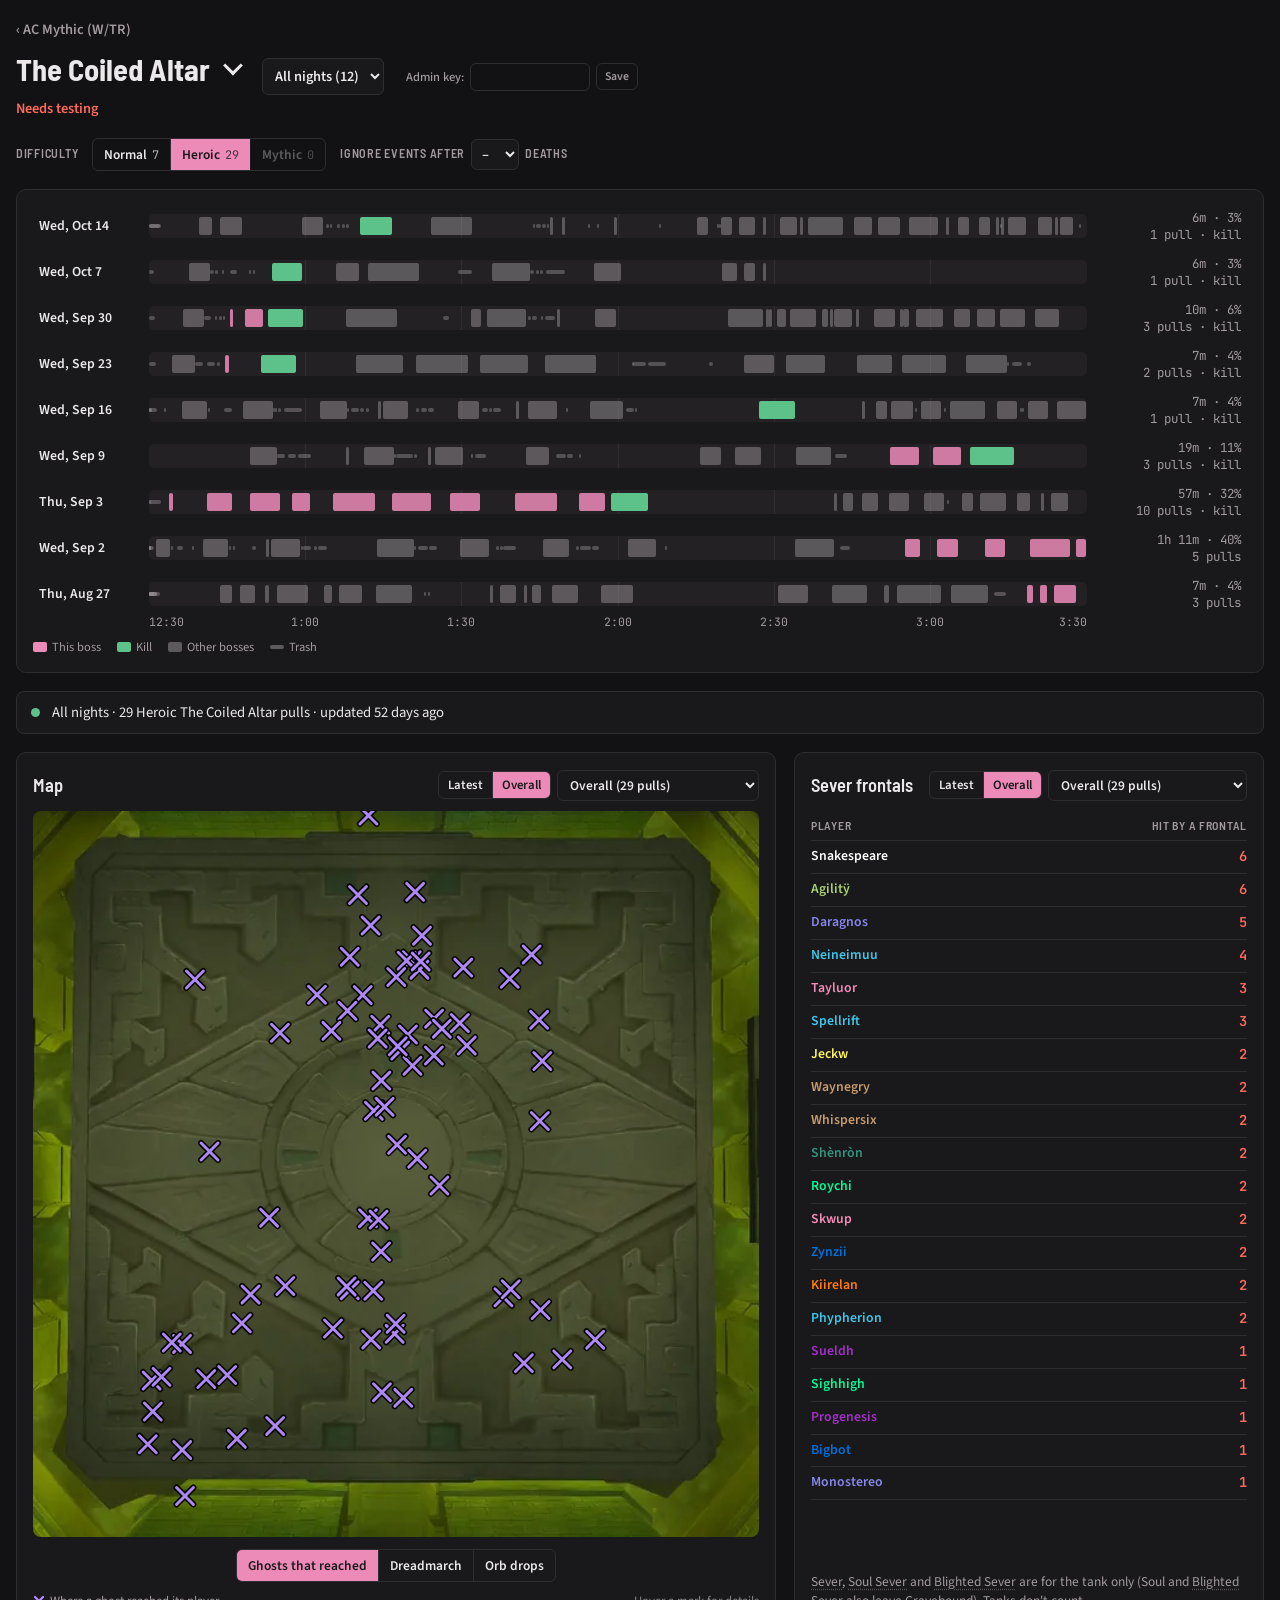
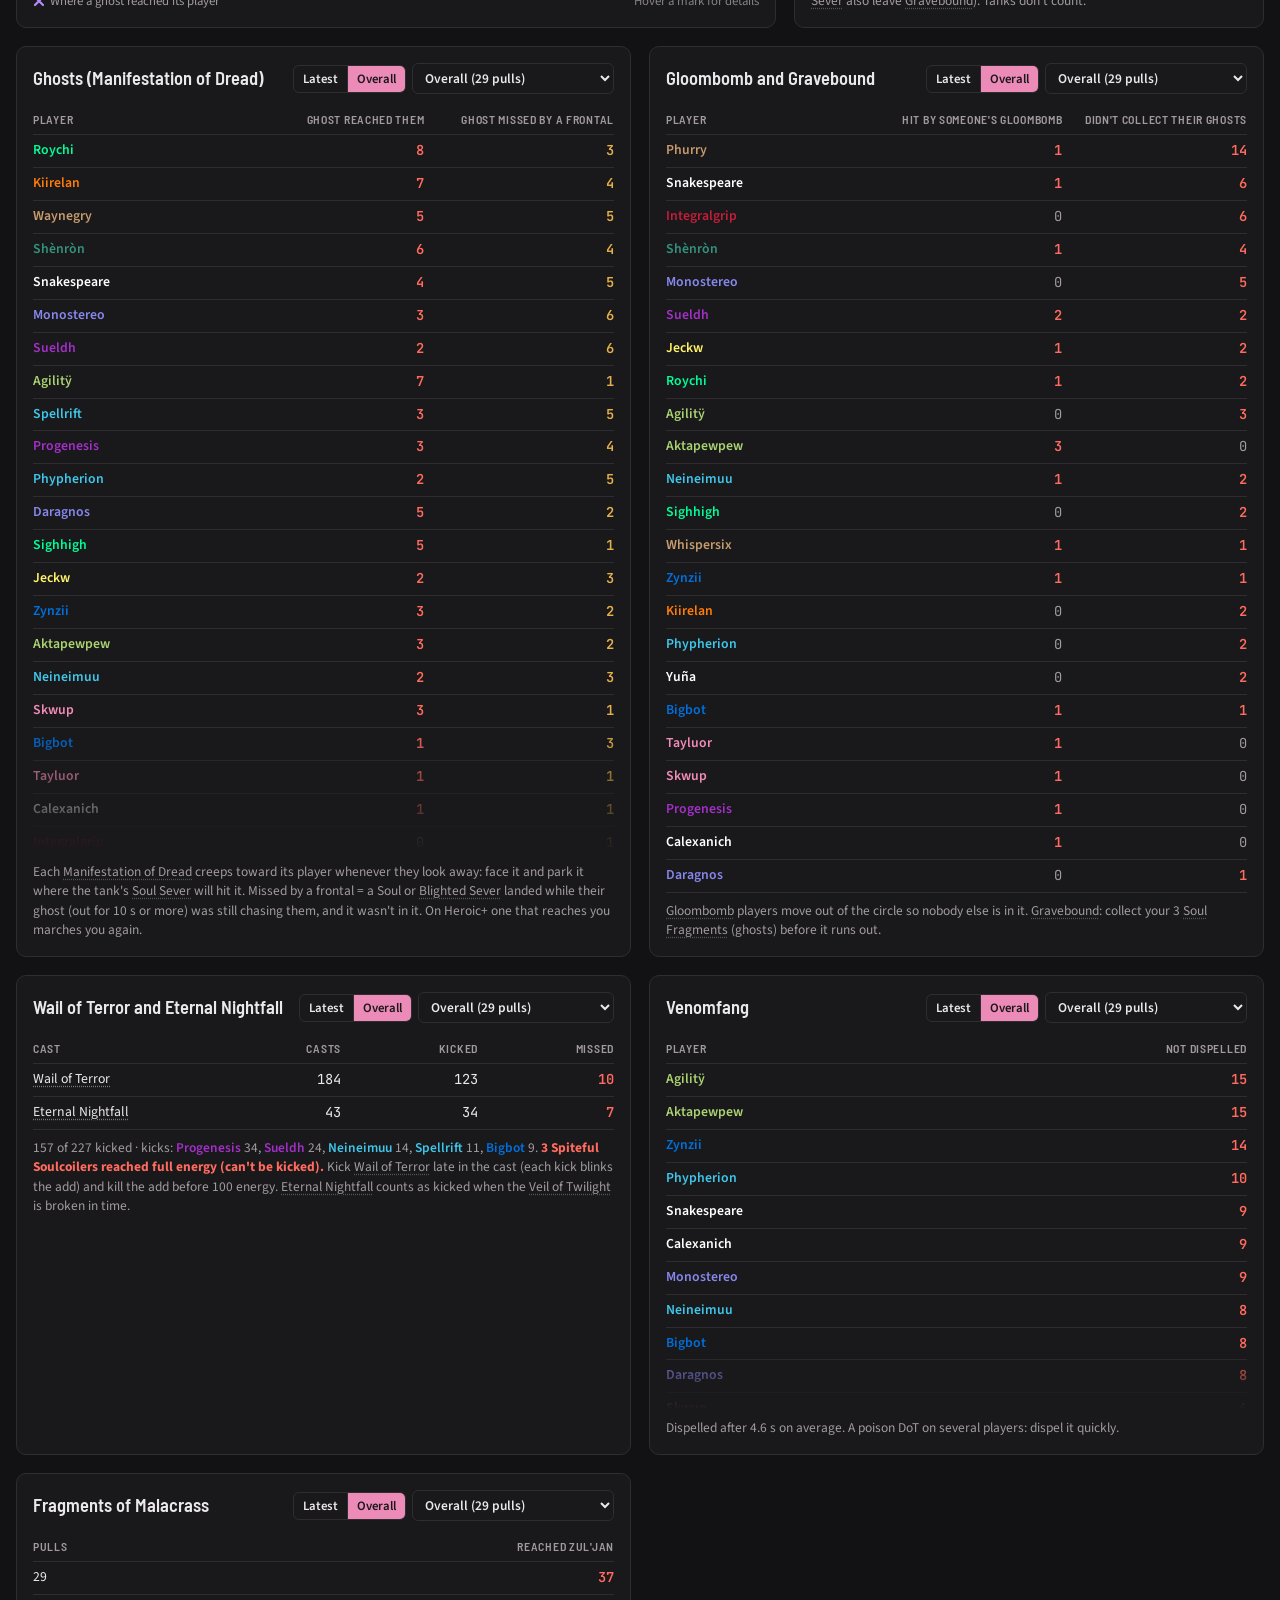
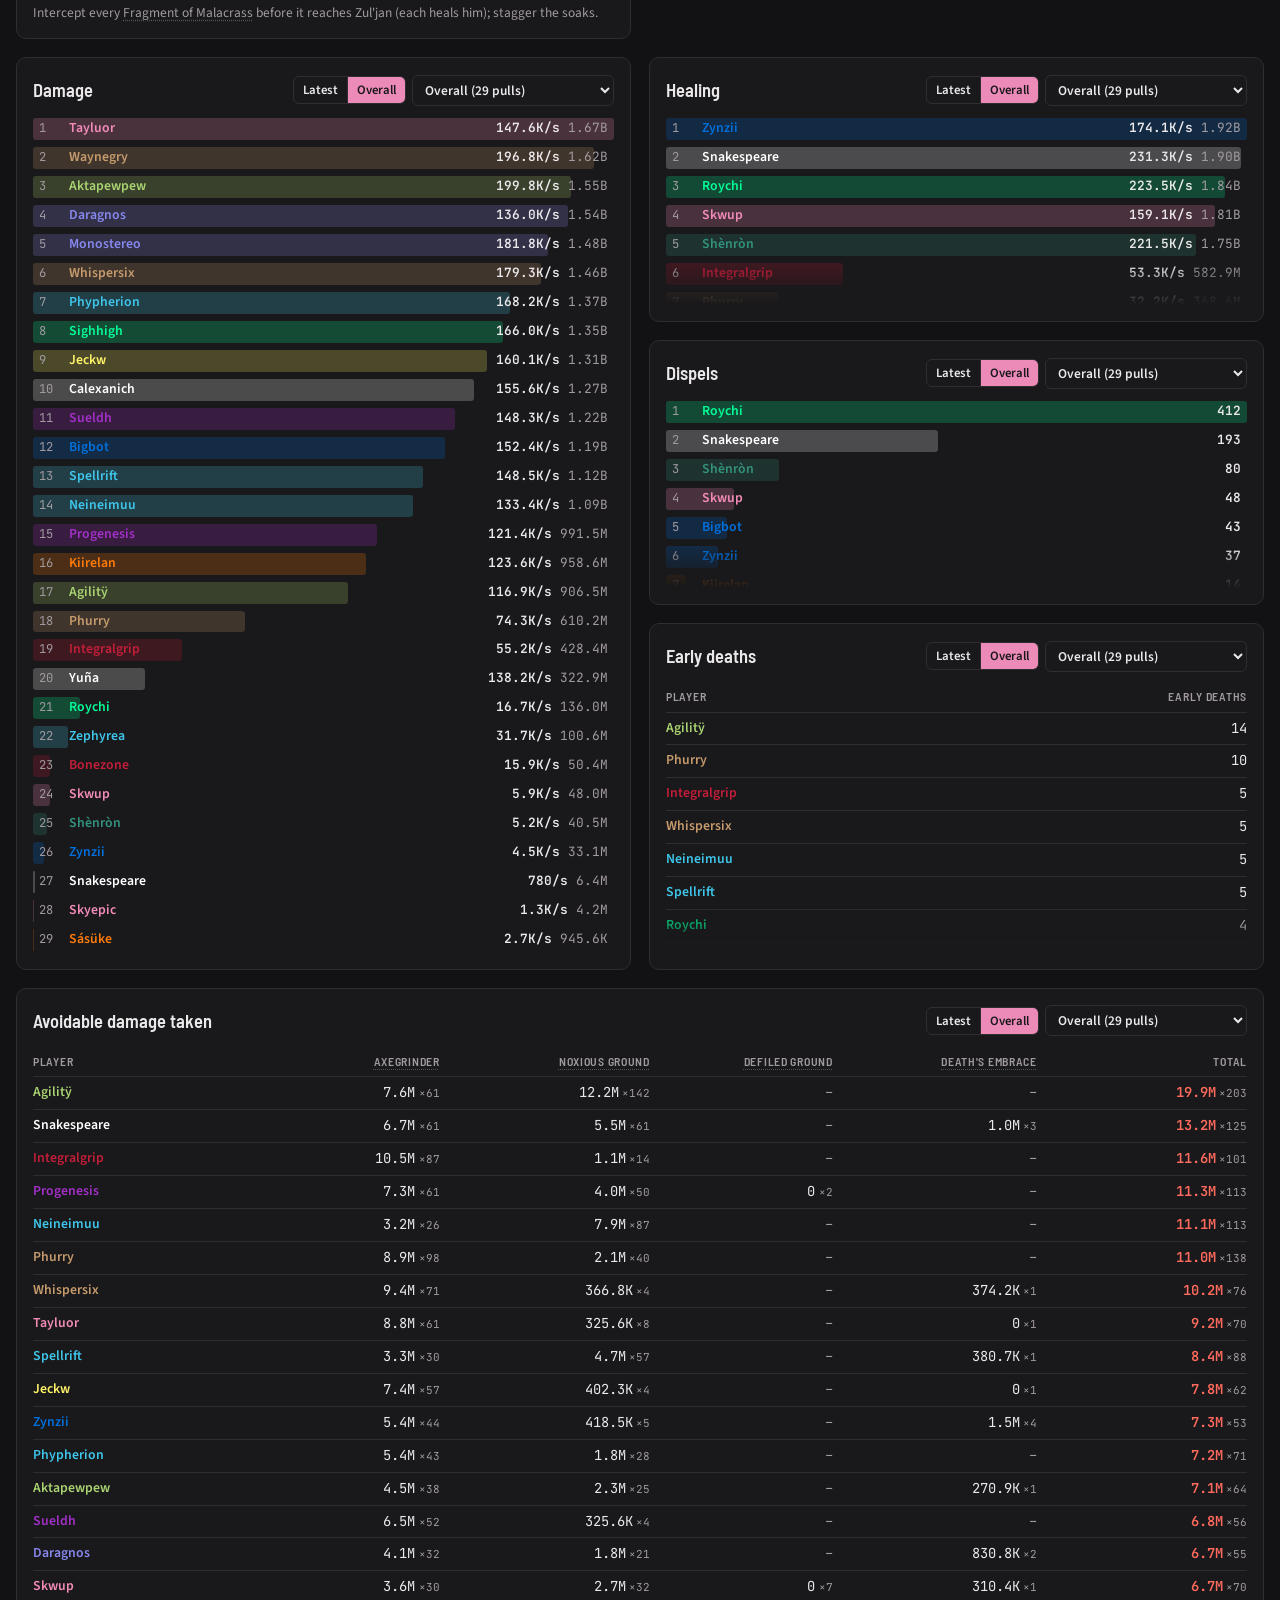
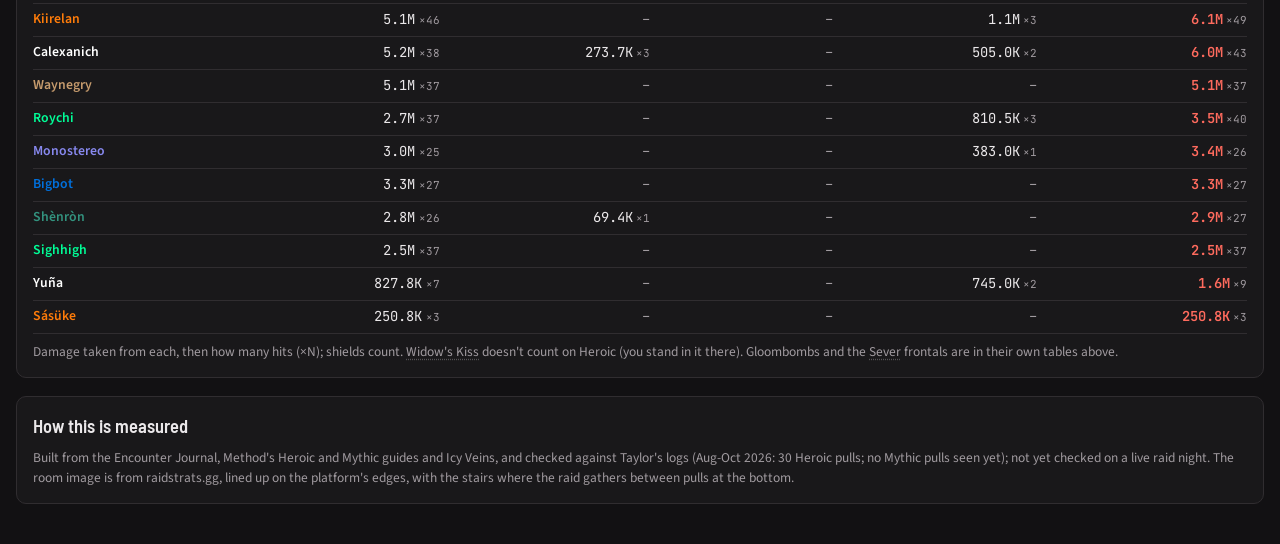
==== commit 26c6b317: "key update" ====
--- a/coiled-altar.html
+++ b/coiled-altar.html
@@ -18,13 +18,6 @@
 // orbs: where each carrier dropped theirs (Volatile Venom ended there), for the map
 const orbDrops = p => auras(p, 'Volatile Venom').filter(a => a[2] != null && a[6]);
 const severs = p => ['Sever', 'Soul Sever', 'Blighted Sever'].flatMap(s => contacts(p, s, 8).filter(h => !isTankIn(p, h[1])).map(h => ({t: h[0], n: h[1], s})));   // the DoT ticks count once
-// Guillotine: the axe lands on the target and splits between everyone within 9 yd: 5+ soakers, or Execution hits everyone
-const guillotines = p => [...auras(p, '#1283485').map(a => ({t: a[1], n: a[0], grim: false})), ...auras(p, '#1299266').map(a => ({t: a[1], n: a[0], grim: true}))]
-  .sort((a, b) => a.t - b.t).map(g => { const land = pulsesOf(p, g.grim ? '#1299296' : '#1283594').find(x => x[0] > g.t && x[0] < g.t + 8);
-    const soak = land ? land[1] : [], gd = auras(p, g.grim ? '#1307652' : '#1307425');
-    return Object.assign(g, {land: land ? land[0] : null, soak, again: soak.filter(n => gd.some(a => a[0] === n && a[1] < (land[0] - 1) && (a[2] == null || a[2] > land[0]))),
-      exec: [...pulsesOf(p, 'Execution'), ...pulsesOf(p, 'Grim Execution')].some(x => land && Math.abs(x[0] - land[0]) < 2),
-      kiss: [...new Set([...hitsOf(p, "Widow's Kiss"), ...hitsOf(p, "Death's Embrace")].filter(h => land && h[0] > land[0] && h[0] < land[0] + 10).map(h => h[1]))]}); });
 const fangs = p => auras(p, 'Venomfang').map(a => ({n: a[0], t: a[1], s: (a[2] != null ? a[2] : p.dur) - a[1],
   by: (p.dispels.find(d => d[2] === a[0] && d[3] === 'Venomfang' && Math.abs(d[0] - (a[2] || 0)) < 0.4) || [])[1] || null}));
 // Dreadmarch: Malacrass's cast possesses several players; one that doesn't follow a cast is a Manifestation of Dread reaching
@@ -61,16 +54,6 @@
   ],
   hitNames: {'#1297906': 'Gravebound ran out', '#1283594': 'Guillotine soak', '#1299296': 'Grim Guillotine soak'},
   modules: [
-    {id: 'guil', title: 'Guillotine',
-     one: p => ({head: ['Time', ['Target', 'l'], 'Soakers', ['What went wrong', 'l']], rows: guillotines(p).map(g => Object.assign(g, {kissBad: p.diff === 16 ? g.kiss : []}))
-       .filter(g => g.exec || g.again.length || g.kissBad.length).map(g =>
-       [T(g.t), P(g.n), N(g.soak.length, g.exec ? 'bad' : ''), X([g.exec ? '<b class="bad">Execution: fewer than 5 soaked</b>' : '', g.again.length ? `soaked while Guillotined: ${g.again.map(pname).join(', ')}` : '',
-         g.kissBad.length ? `too close when it erupted: ${g.kissBad.map(pname).join(', ')}` : ''].filter(Boolean).join(' · '), 'det')])}),
-     all: list => perPlayer(list, [{h: 'Soaked while Guillotined', get: p => guillotines(p).flatMap(g => g.again.map(n => ({n, t: g.land})))},
-       ...(list.some(p => p.diff === 16) ? [{h: 'Too close when it erupted', get: p => p.diff === 16 ? guillotines(p).flatMap(g => g.kiss.map(n => ({n, t: g.land}))) : []}] : [])]),
-     foot: list => { const e = list.reduce((a, p) => a + guillotines(p).filter(g => g.exec).length, 0); return e ? `<b style="color:var(--crit)">${e} Execution${e === 1 ? '' : 's'} (fewer than 5 in the soak).</b>` : ''; },
-     note: "At least 5 in each soak, and soakers sit the next one out while Guillotined. On Mythic everyone also gets out before Death's Embrace erupts (on Heroic you stand in Widow's Kiss)."},
-
     {id: 'sever', title: 'Sever frontals',
      one: p => ({head: ['Time', ['Hit', 'l'], ['Frontal', 'l']], rows: severs(p).sort((a, b) => a.t - b.t).map(x => [T(x.t), P(x.n), `<td class="l">${esc(x.s)}</td>`])}),
      all: list => perPlayer(list, [{h: 'Hit by a frontal', get: p => severs(p).map(x => ({n: x.n, t: x.t}))}]),
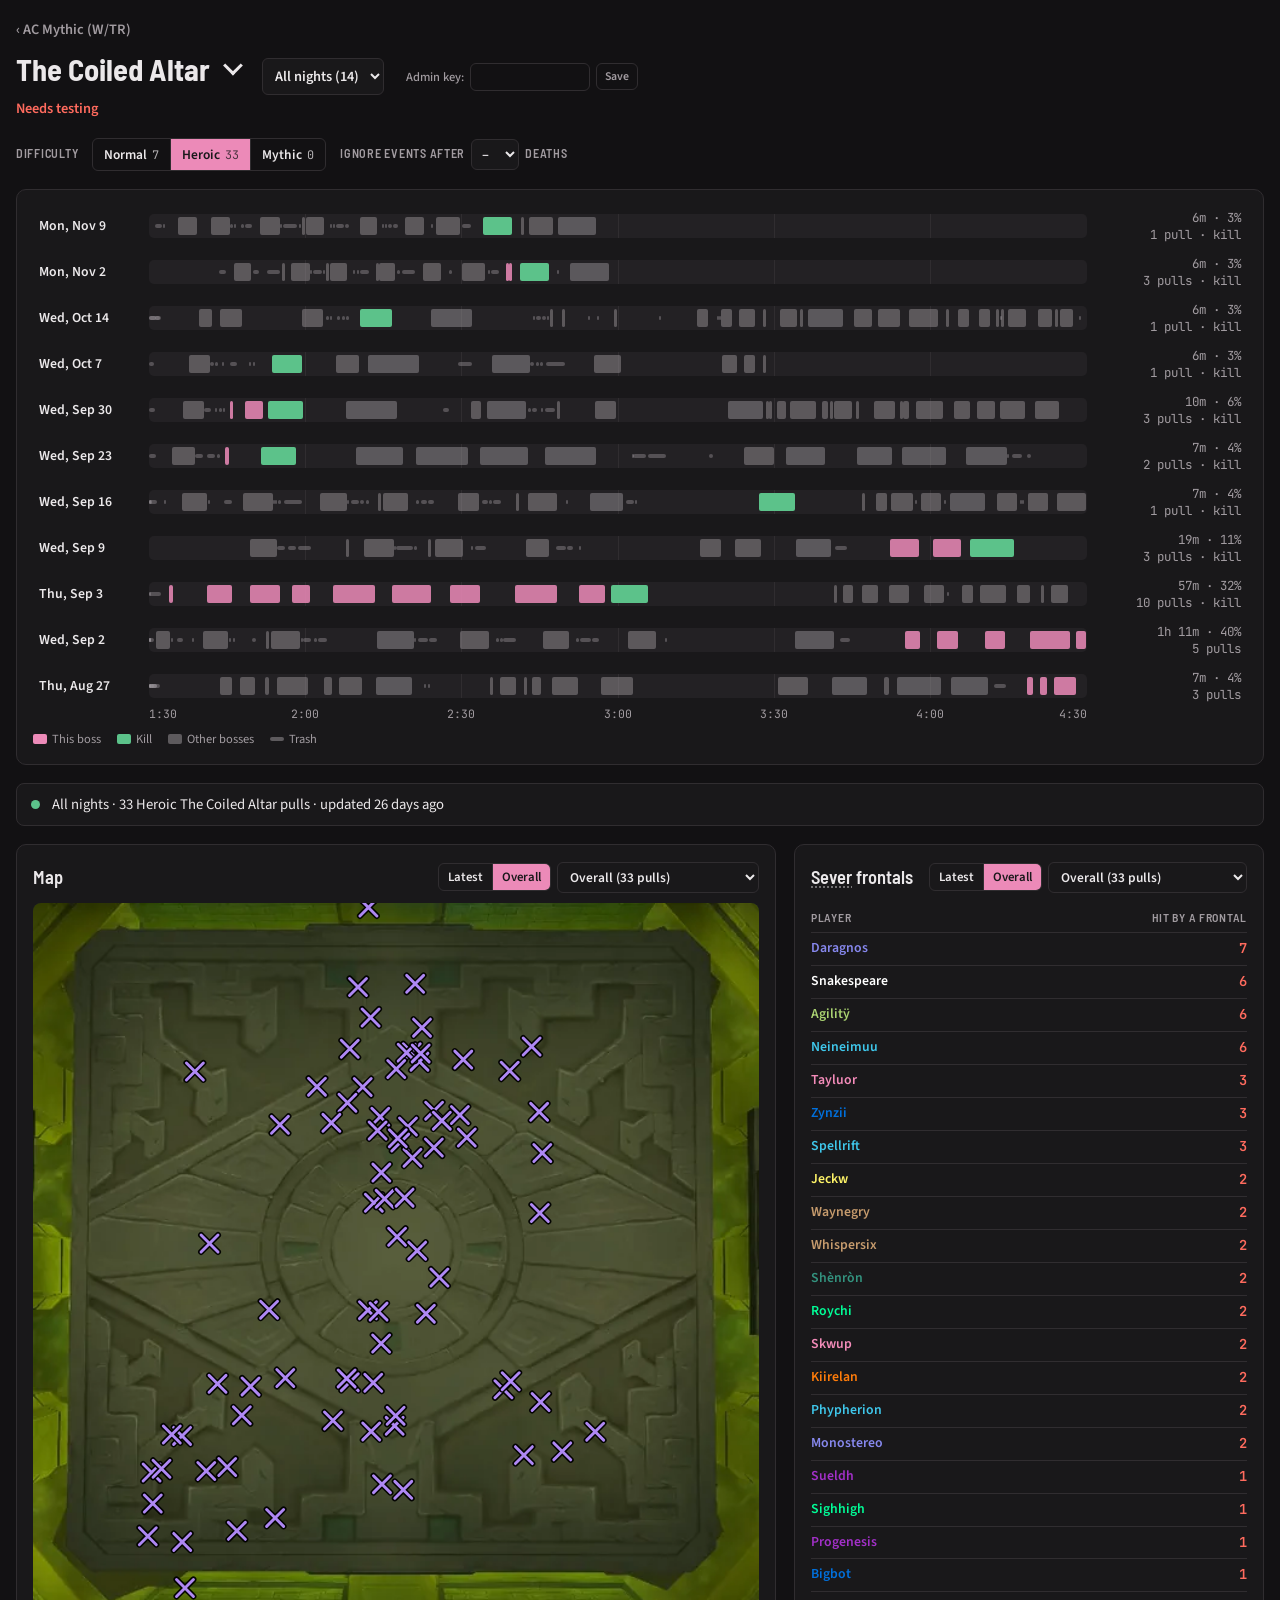
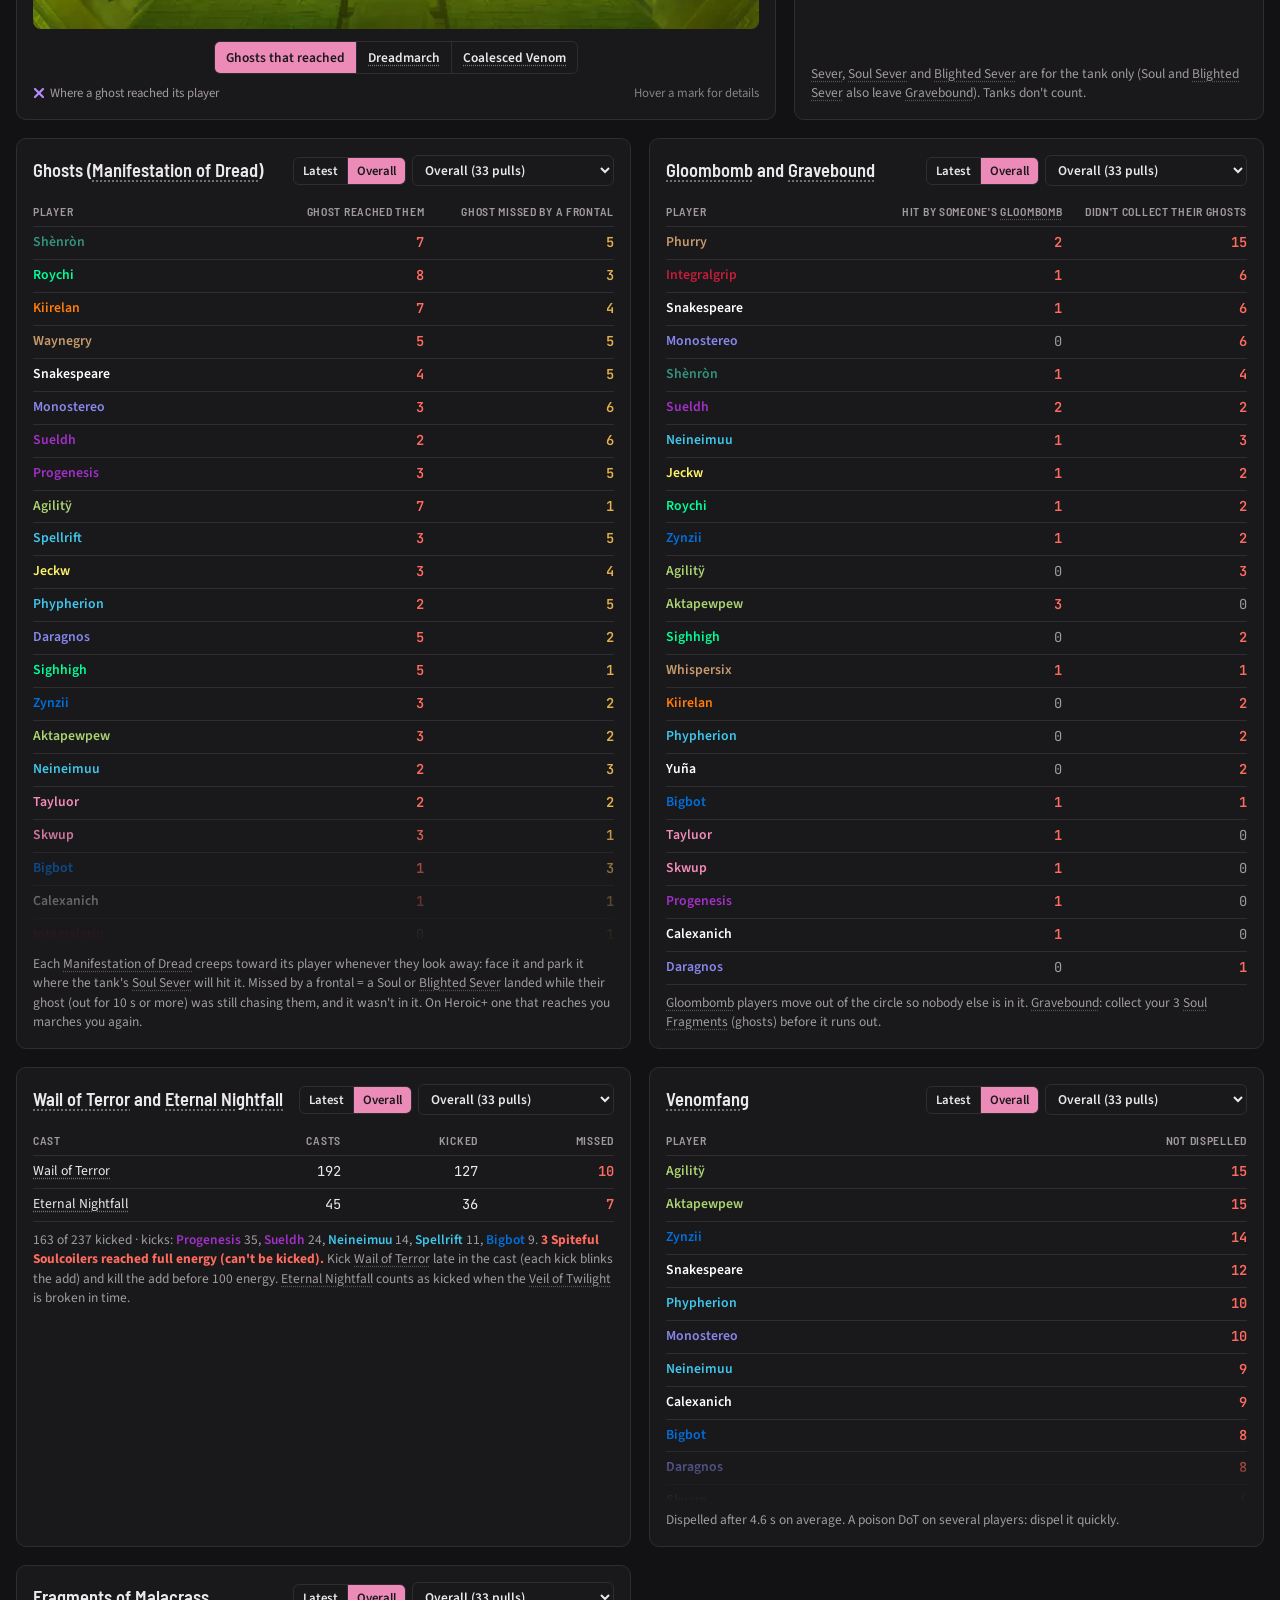
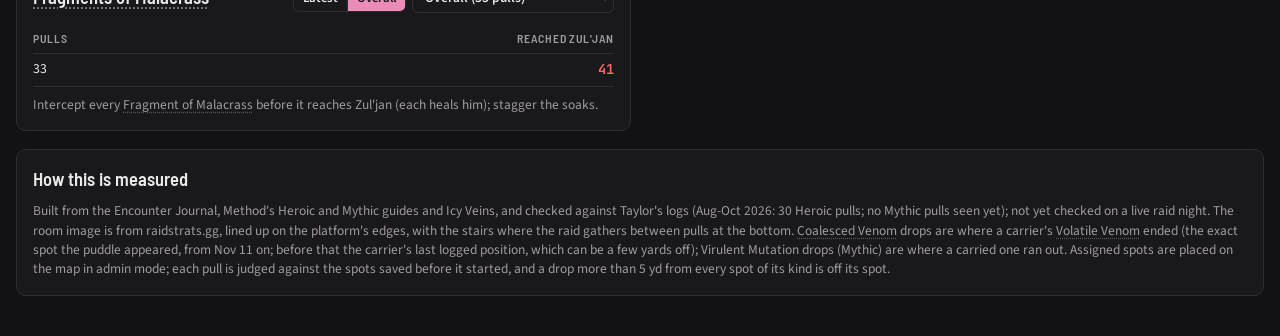
==== commit bb5fd2aa: "updates" ====
--- a/coiled-altar.html
+++ b/coiled-altar.html
@@ -15,8 +15,19 @@
 // The page is drawn by boss.js from this config (see the top of boss.js for what each part means).
 const contacts = (p, ability, gap = 2) => { const last = {}, out = [];
   hitsOf(p, ability).forEach(h => { if (last[h[1]] == null || h[0] - last[h[1]] > gap) out.push(h); last[h[1]] = h[0]; }); return out; };
-// orbs: where each carrier dropped theirs (Volatile Venom ended there), for the map
-const orbDrops = p => auras(p, 'Volatile Venom').filter(a => a[2] != null && a[6]);
+// Coalesced Venom: a carrier's Volatile Venom ending drops one where they stand; the globule's stalker logs that exact spot the
+// same moment (p.drops, from 2026-11-11 on; older nights use the carrier's last logged position). Virulent Mutation (Mythic): a
+// carried one drops a new one when it runs out. Both judged against the assigned spots (Edit assigned spots under the map)
+const DROP_OF = {cv: ['Volatile Venom', 'Coalesced Venom'], vm: ['Virulent Mutation', 'Virulent Mutation']};
+const dropsOf = (p, kind) => { const [aura, drop] = DROP_OF[kind], spots = (p.drops || []).filter(d => d[1] === drop), used = new Set();
+  const out = auras(p, aura).filter(a => a[2] != null).map(a => { const d = spots.find(d => !used.has(d) && Math.abs(d[0] - a[2]) < 0.3);
+    if (d) used.add(d); return {n: a[0], t: a[2], pos: d ? d[2] : a[6]}; }).filter(x => x.pos);
+  // Virulent Mutation: if the carried debuff is named differently in the log, its drops still show (no carrier)
+  return kind === 'vm' && !auras(p, aura).length ? spots.map(d => ({n: null, t: d[0], pos: d[2]})) : out; };
+const dropOverlay = (id, kind, diffs) => ({id, label: CFG_KINDS[kind].label, diffs, spots: kind,
+  get: p => dropsOf(p, kind).map(x => spotMark(p, kind, x.pos, x.n, x.t, `dropped ${CFG_KINDS[kind].label} here`)),
+  key: () => spotKey(kind)});
+const CFG_KINDS = {cv: {label: 'Coalesced Venom', color: '#7fd36b'}, vm: {label: 'Virulent Mutation', color: '#c77dff'}};
 const severs = p => ['Sever', 'Soul Sever', 'Blighted Sever'].flatMap(s => contacts(p, s, 8).filter(h => !isTankIn(p, h[1])).map(h => ({t: h[0], n: h[1], s})));   // the DoT ticks count once
 const fangs = p => auras(p, 'Venomfang').map(a => ({n: a[0], t: a[1], s: (a[2] != null ? a[2] : p.dur) - a[1],
   by: (p.dispels.find(d => d[2] === a[0] && d[3] === 'Venomfang' && Math.abs(d[0] - (a[2] || 0)) < 0.4) || [])[1] || null}));
@@ -49,9 +60,11 @@
        {pos: x.pos, n: x.n, t: x.t, color: x.d != null && x.d > MARCH_NEAR ? '#ff5a4a' : '#d8d2cf', tip: `<b style="color:${color(x.n)}">${esc(x.n)}</b> when Dreadmarch ended${x.d != null ? `<br>${Math.round(x.d)} yd from Malacrass` : ''}`},
        x.boss && {pos: x.boss, t: x.t, mark: 'cross', color: '#b58cff', tip: '<b>Hex Lord Malacrass</b>'}].filter(Boolean)),
      key: () => `<span>${keyDot('#d8d2cf')}Possessed player, on Malacrass</span><span>${keyDot('#ff5a4a')}More than ${MARCH_NEAR} yd from him</span><span>${keyCross('#b58cff')}Malacrass</span>`},
-    {id: 'orbs', label: 'Orb drops', get: p => orbDrops(p).map(a => ({pos: a[6], n: a[0], t: a[2], color: '#7fd36b', tip: `<b style="color:${color(a[0])}">${esc(a[0])}</b> dropped an orb here`})),
-     key: () => `<span>${keyDot('#7fd36b')}Where an orb was dropped</span>`},
+    dropOverlay('orbs', 'cv'),
+    dropOverlay('vm', 'vm', '16'),
   ],
+  // assigned drop spots, placed on the map in admin mode; a drop more than `near` yards from every spot of its kind is off
+  spots: {set: 'spots', kinds: CFG_KINDS, near: 5},
   hitNames: {'#1297906': 'Gravebound ran out', '#1283594': 'Guillotine soak', '#1299296': 'Grim Guillotine soak'},
   modules: [
     {id: 'sever', title: 'Sever frontals',
@@ -92,19 +105,13 @@
      all: list => ({head: [['Pulls', 'l'], "Reached Zul'jan"], rows: [[`<td class="l">${list.length}</td>`, N(list.reduce((a, p) => a + pulsesOf(p, 'Reclaim Essence').length, 0))]]}),
      note: "Intercept every Fragment of Malacrass before it reaches Zul'jan (each heals him); stagger the soaks."},
   ],
-  avoid: {names: ['Axegrinder', 'Noxious Ground', 'Defiled Ground', "Widow's Kiss", "Death's Embrace", 'Deadly Venom'],
-    short: {'Axegrinder': 'Axe', 'Noxious Ground': 'Noxious', 'Defiled Ground': 'Defiled', "Widow's Kiss": 'Kiss', "Death's Embrace": 'Embrace', 'Gloombomb': 'Bomb',
-      'Volatile Venom': 'Orb', 'Sever': 'Sever', 'Soul Sever': 'Soul Sev.', 'Blighted Sever': 'Blighted', 'Deadly Venom': 'Venom'},
-    skip: (h, p) => (['Sever', 'Soul Sever', 'Blighted Sever'].includes(h[2]) && isTankIn(p, h[1])) || (h[2] === "Widow's Kiss" && p.diff < 16) ||
-      (h[2] === 'Gloombomb' && hadAura(p, h[1], 'Gloombomb', h[0], 1)) || (h[2] === 'Volatile Venom' && hadAura(p, h[1], 'Volatile Venom', h[0], 1)),
-    note: "Damage taken from each, then how many hits (×N); shields count. Widow's Kiss doesn't count on Heroic (you stand in it there). Gloombombs and the Sever frontals are in their own tables above."},
   abilities: {'Guillotine': 1283489, 'Grim Guillotine': 1299267, 'Guillotined': 1309944, 'Execution': 1283606, 'Grim Execution': 1299301, "Widow's Kiss": 1283623,
     "Death's Embrace": 1299396, 'Reclaim Essence': 1287718, 'Fragment of Malacrass': 1287718, 'Fragments of Malacrass': 1287718, 'Wail of Terror': 1286399,
     'Eternal Nightfall': 1286918, 'Veil of Twilight': 1286912, 'Dreadmarch': 1285643, 'Manifestation of Dread': 1285911, 'Gravebound': 1286837,
     'Soul Fragments': 1286837, 'Unworthy': 1312424, 'Axegrinder': 1283832, 'Noxious Ground': 1283290, 'Defiled Ground': 1298591, 'Gloombomb': 1310882,
-    'Volatile Venom': 1282419, 'Venom Rupture': 1299838, 'Sever': 1299680, 'Soul Sever': 1286620, 'Blighted Sever': 1307279, 'Venomfang': 1282287,
+    'Volatile Venom': 1282419, 'Coalesced Venom': 1282403, 'Venom Rupture': 1299838, 'Sever': 1299680, 'Soul Sever': 1286620, 'Blighted Sever': 1307279, 'Venomfang': 1282287,
     'Spiteful Soulcoiler': 1286441, 'Unnerving Fixation': 1285911, 'Deadly Venom': 1297338},
-  how: "Built from the Encounter Journal, Method's Heroic and Mythic guides and Icy Veins, and checked against Taylor's logs (Aug-Oct 2026: 30 Heroic pulls; no Mythic pulls seen yet); not yet checked on a live raid night. The room image is from raidstrats.gg, lined up on the platform's edges, with the stairs where the raid gathers between pulls at the bottom.",
+  how: "Built from the Encounter Journal, Method's Heroic and Mythic guides and Icy Veins, and checked against Taylor's logs (Aug-Oct 2026: 30 Heroic pulls; no Mythic pulls seen yet); not yet checked on a live raid night. The room image is from raidstrats.gg, lined up on the platform's edges, with the stairs where the raid gathers between pulls at the bottom. Coalesced Venom drops are where a carrier's Volatile Venom ended (the exact spot the puddle appeared, from Nov 11 on; before that the carrier's last logged position, which can be a few yards off); Virulent Mutation drops (Mythic) are where a carried one ran out. Assigned spots are placed on the map in admin mode; each pull is judged against the spots saved before it started, and a drop more than 5 yd from every spot of its kind is off its spot.",
 };
 </script>
 <script src="boss.js"></script>
--- a/boss.css
+++ b/boss.css
@@ -144,6 +144,13 @@
 .mapbox{position:relative;width:100%;aspect-ratio:1/1;border-radius:8px;overflow:hidden;background:#141a3a}
 #mapsvg,#mapsvg svg{display:block;width:100%;height:100%}
 .mapbox [data-tip]{cursor:pointer}
+/* Edit assigned spots (admin): click the map to add, drag to move */
+#mapsvg svg.editing{touch-action:none;cursor:crosshair}
+#mapsvg g.spot.ed{cursor:grab} #mapsvg g.spot.ed:active{cursor:grabbing}
+.spoted .sphelp{font-size:.82rem;color:var(--muted);margin:8px 0}
+.spoted .spsel:empty{display:none}
+.spoted .spsel{margin-bottom:8px}
+.spoted .spsel label{display:inline-flex;gap:6px;align-items:center;font-size:.85rem}
 .tip{position:absolute;z-index:2;pointer-events:none;max-width:240px;background:var(--panel);color:var(--ink);border:1px solid var(--line);border-radius:6px;padding:5px 9px;font-size:.82rem;line-height:1.35;box-shadow:0 4px 14px rgba(0,0,0,.35)}
 .tip b{font-weight:600}
 .key{display:flex;flex-wrap:wrap;gap:4px 18px;font-size:.8rem;color:var(--muted);margin-top:10px;align-items:center}
@@ -166,51 +173,14 @@
 .seg.mini button{padding:4px 9px;font-size:.8rem}
 
 
-/* standard bottom panels, drawn by shared.js: avoidable damage by ability, meters, early deaths */
-table.st{border-collapse:collapse;width:100%;font-size:.86rem}
-table.st th,table.st td{padding:6px 0 6px 14px;border-bottom:1px solid var(--line);text-align:right;white-space:nowrap;width:1%}
-table.st th:first-child,table.st td:first-child{padding-left:0;text-align:left}
-table.st th.l,table.st td.l{text-align:left} table.st .w{width:auto}
-table.st th{font-family:var(--f-display);font-weight:600;font-size:.74rem;text-transform:uppercase;letter-spacing:.06em;color:var(--muted);vertical-align:bottom;white-space:normal}
-table.st th.so{cursor:pointer;user-select:none} table.st th.so:hover{color:var(--accent)}
-table.st th.asc::after{content:'▲';font-size:.7em;margin-left:3px} table.st th.desc::after{content:'▼';font-size:.7em;margin-left:3px}
-table.st td.n{font-family:var(--f-mono)} table.st td.l{text-align:left} table.st td.z{color:var(--muted)} table.st td.bad{color:var(--crit);font-weight:600}
-table.st .sh{display:none}
-table.st.narrow .lg{display:none} table.st.narrow .sh{display:inline}
-table.st.vert{font-size:.66rem} table.st.vert th:not(:first-child),table.st.vert td:not(:first-child){padding-left:3px}
-table.st.vert th.ab .sh{writing-mode:vertical-rl;transform:rotate(180deg);white-space:nowrap;line-height:1}
-.sm{display:flex;flex-direction:column;gap:3px}
-.smr{position:relative;display:grid;grid-template-columns:1.6em minmax(0,1fr) auto;gap:8px;align-items:baseline;padding:3px 6px;font-size:.86rem}
-.smr .bar{position:absolute;left:0;top:2px;bottom:2px;border-radius:3px;opacity:.22;background:var(--cc)}
-.smr > *{position:relative}
-.smr .r{font:400 .76rem var(--f-mono);color:var(--muted)}
-.smr .v{font:600 .8rem var(--f-mono);white-space:nowrap} .smr .v span{color:var(--muted);font-weight:400} .smr .v.z{color:var(--muted)}
-.sm.short{max-height:12.6em;overflow-y:auto}
-.sm.short.more{-webkit-mask-image:linear-gradient(to bottom,#000 78%,transparent);mask-image:linear-gradient(to bottom,#000 78%,transparent)}
-.bottom{display:grid;grid-template-columns:minmax(0,1fr) minmax(0,1fr);gap:18px;align-items:start}
-.bottom .stack{display:flex;flex-direction:column;gap:18px;min-width:0}
-@media (max-width:800px){.bottom{grid-template-columns:minmax(0,1fr)}}
-@media (max-width:600px){table.st{font-size:.8rem} table.st th,table.st td{padding-left:6px} table.st th{font-size:.62rem;letter-spacing:.02em}}
-
-/* bar meters */
-.mrow .v.z{color:var(--muted)}
-.meter{display:flex;flex-direction:column;gap:3px}
-.mrow{position:relative;display:grid;grid-template-columns:1.6em minmax(0,1fr) auto;gap:8px;align-items:baseline;padding:3px 6px;font-size:.86rem}
-.mrow .bar{position:absolute;left:0;top:2px;bottom:2px;border-radius:3px;opacity:.22;background:var(--cc)}
-.mrow > *{position:relative}
-.mrow .r{font:400 .76rem var(--f-mono);color:var(--muted)}
-.mrow .v{font:600 .8rem var(--f-mono);white-space:nowrap}
-.mrow .v span{color:var(--muted);font-weight:400}
-
 /* ---- same on every boss page: maps fit the screen in any orientation; panels side by side always line up ---- */
 /* the map is as big as fits: at most 760 px, and no taller than the screen once you scroll to it (landscape phones, laptops) */
 :root{--mapw:min(760px,max(240px,calc(100svh - 70px)))}
 .mapgrid{grid-template-columns:minmax(0,var(--mapw)) minmax(0,1fr);align-items:stretch}
 .mpanel .mapbox{width:100%;max-width:var(--mapw);margin-left:auto;margin-right:auto}
 @media (max-width:1200px),(orientation:portrait){.mapgrid{grid-template-columns:minmax(0,1fr)}.vpanel{contain:none}.vpanel .vt{flex:none;max-height:none}}
-/* panels in a row are the same height (the tallest sets it); stacked short panels stretch to line up with their neighbour */
-.grid2,.lower,.bottom,.mods{align-items:stretch}
-.bottom .stack > .panel:last-child{flex:1 1 auto}
+/* panels in a row are the same height (the tallest sets it) */
+.grid2,.lower,.mods{align-items:stretch}
 .mods{columns:auto;display:grid;grid-template-columns:minmax(0,1fr) minmax(0,1fr);gap:18px}
 .mods > .panel{margin-bottom:0}
 .wrap > .mods{margin-bottom:0}
@@ -227,18 +197,12 @@
 td.det{white-space:normal;text-align:left;width:auto;min-width:9em;color:var(--muted)}
 td.det .pn{font-weight:600}
 @media (max-width:400px){.mpanel .ovseg button{padding:6px 8px}}   /* the map's overlay switch fits a 360 px phone */
-@media (max-width:400px){table.st.vert{font-size:.6rem} table.st.vert th:not(:first-child),table.st.vert td:not(:first-child){padding-left:1px}}   /* many avoidable columns on a phone */
-
-
-/* ---- no empty space in a row (Taylor 2026-10-31): Damage sets the bottom row's height and the column beside it ends level
-   (Early deaths fills what's left and scrolls); paired mechanic cards end where the shorter one ends and the taller one
+
+
+/* ---- no empty space in a row (Taylor 2026-10-31): paired mechanic cards end where the shorter one ends and the taller one
    scrolls (shared.js fitPairs). Scrolling cards fade at the bottom while there's more (.scrollfit / .more) ---- */
 .scrollfit{overflow-y:auto;min-height:0}
 .scrollfit.more{-webkit-mask-image:linear-gradient(to bottom,#000 82%,transparent);mask-image:linear-gradient(to bottom,#000 82%,transparent)}
-.bottom .stack > .panel{flex:none}
-.bottom .stack > .panel:last-child{flex:1 1 0;min-height:300px;display:flex;flex-direction:column;contain:size}
-.bottom .stack > .panel:last-child > .scrollfit{flex:1 1 0}
 .mods{align-items:start}
 .mods > .panel{display:flex;flex-direction:column}
 .mods > .panel.fit > .tw{flex:1 1 0}
-@media (max-width:800px){.bottom .stack > .panel:last-child{contain:none;flex:none;min-height:0}.bottom .stack > .panel:last-child > .scrollfit{flex:none;max-height:420px}}
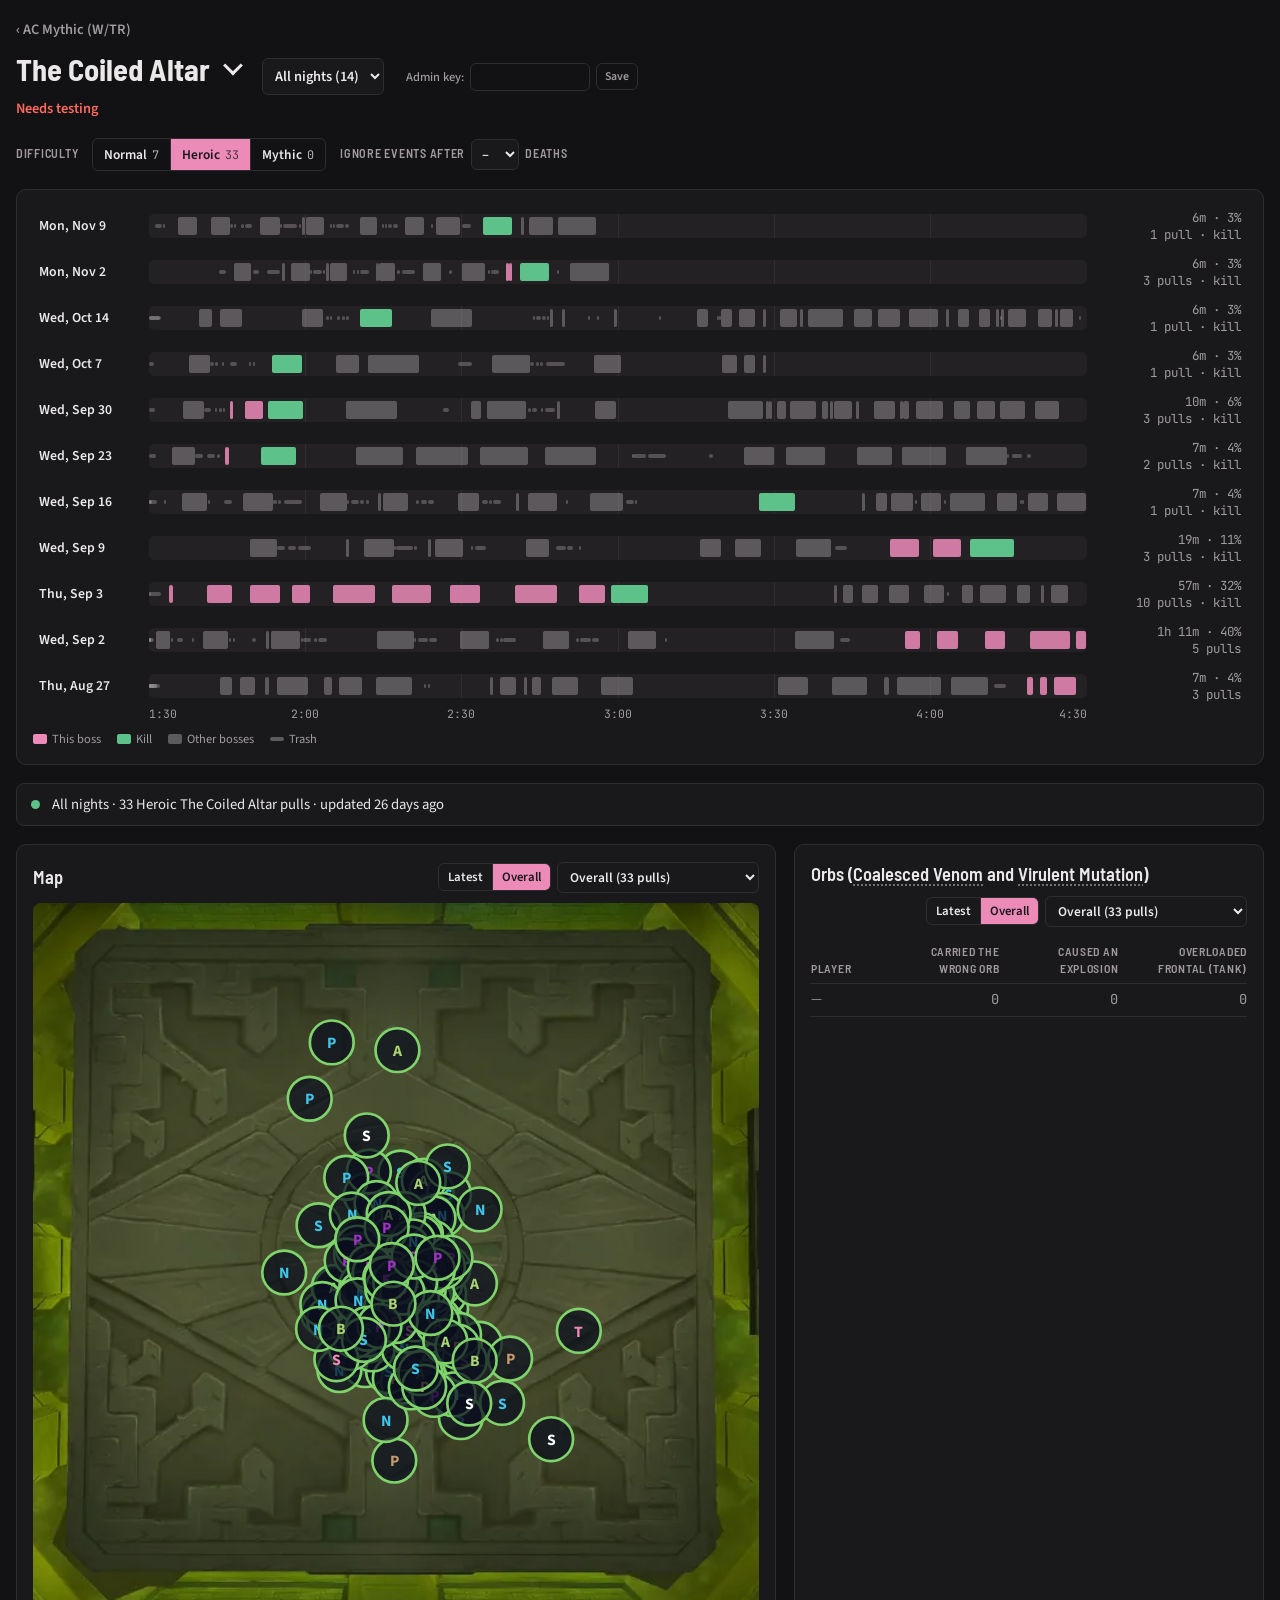
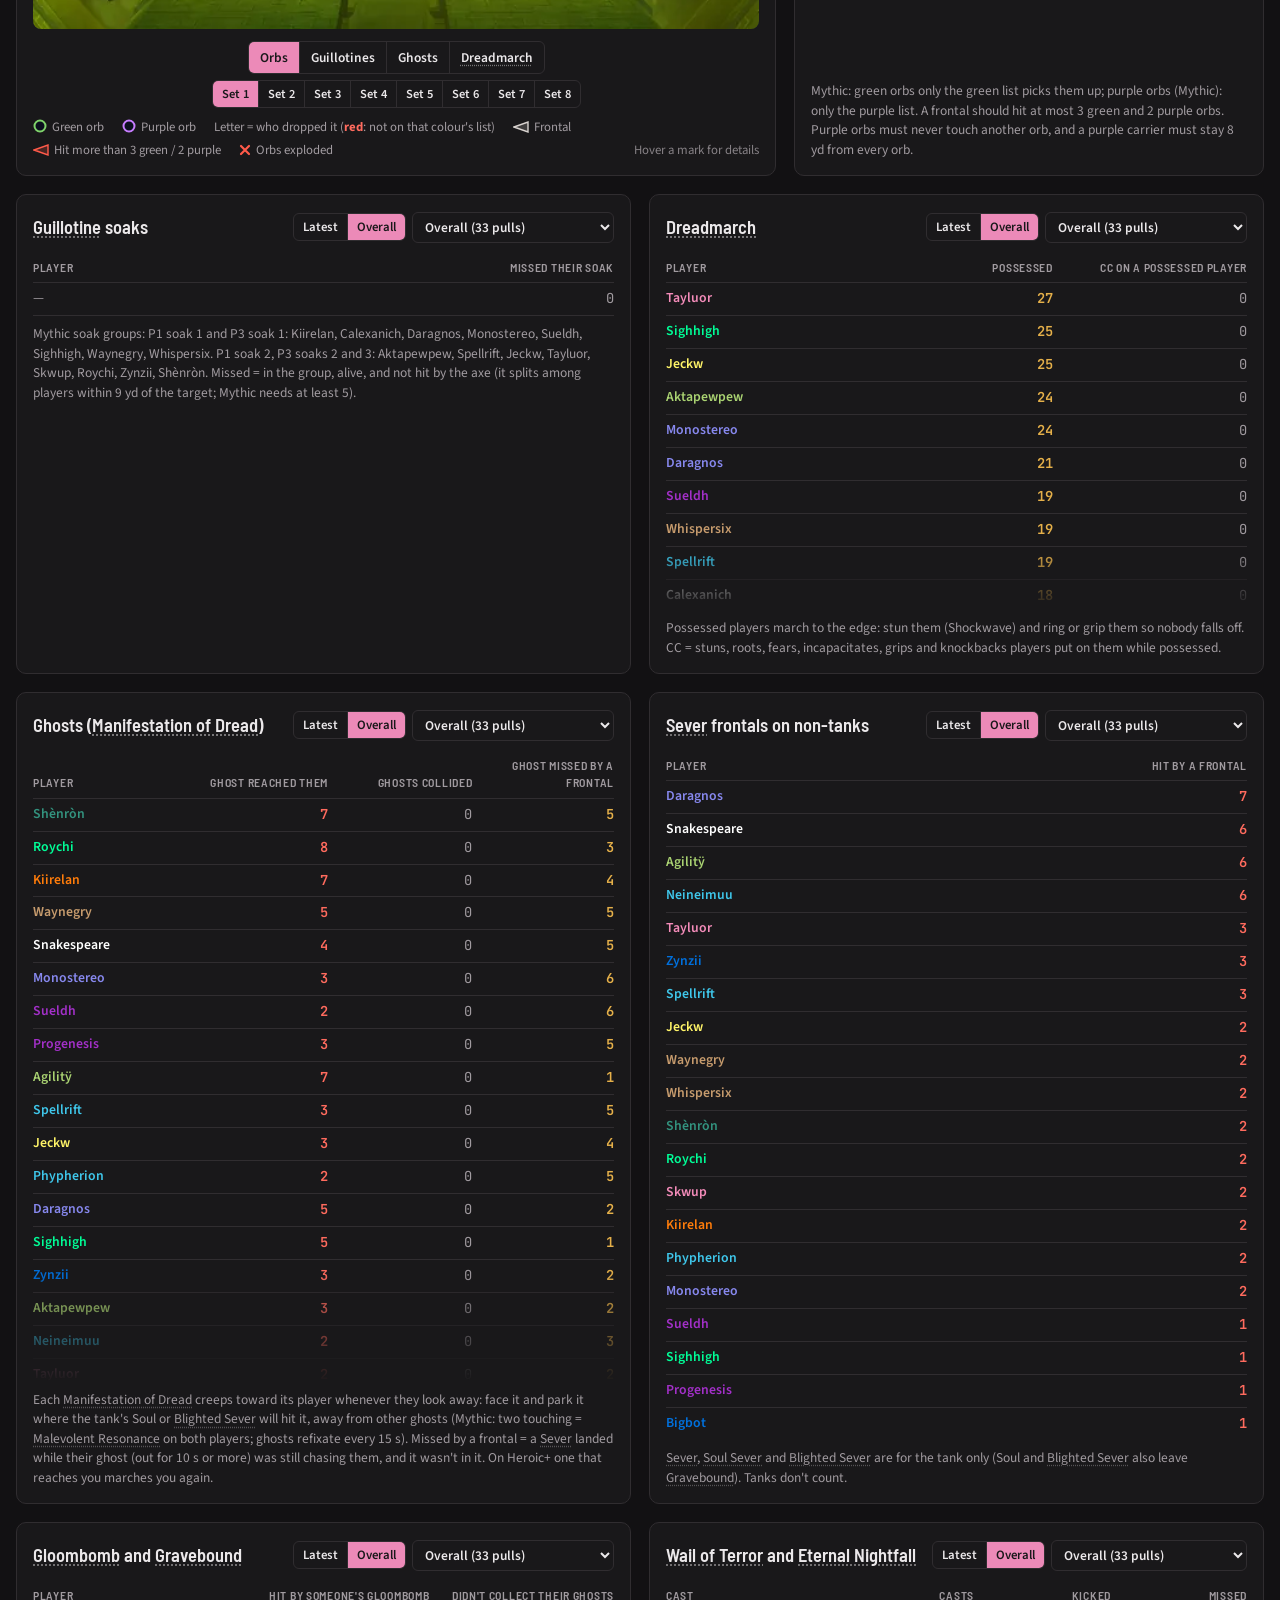
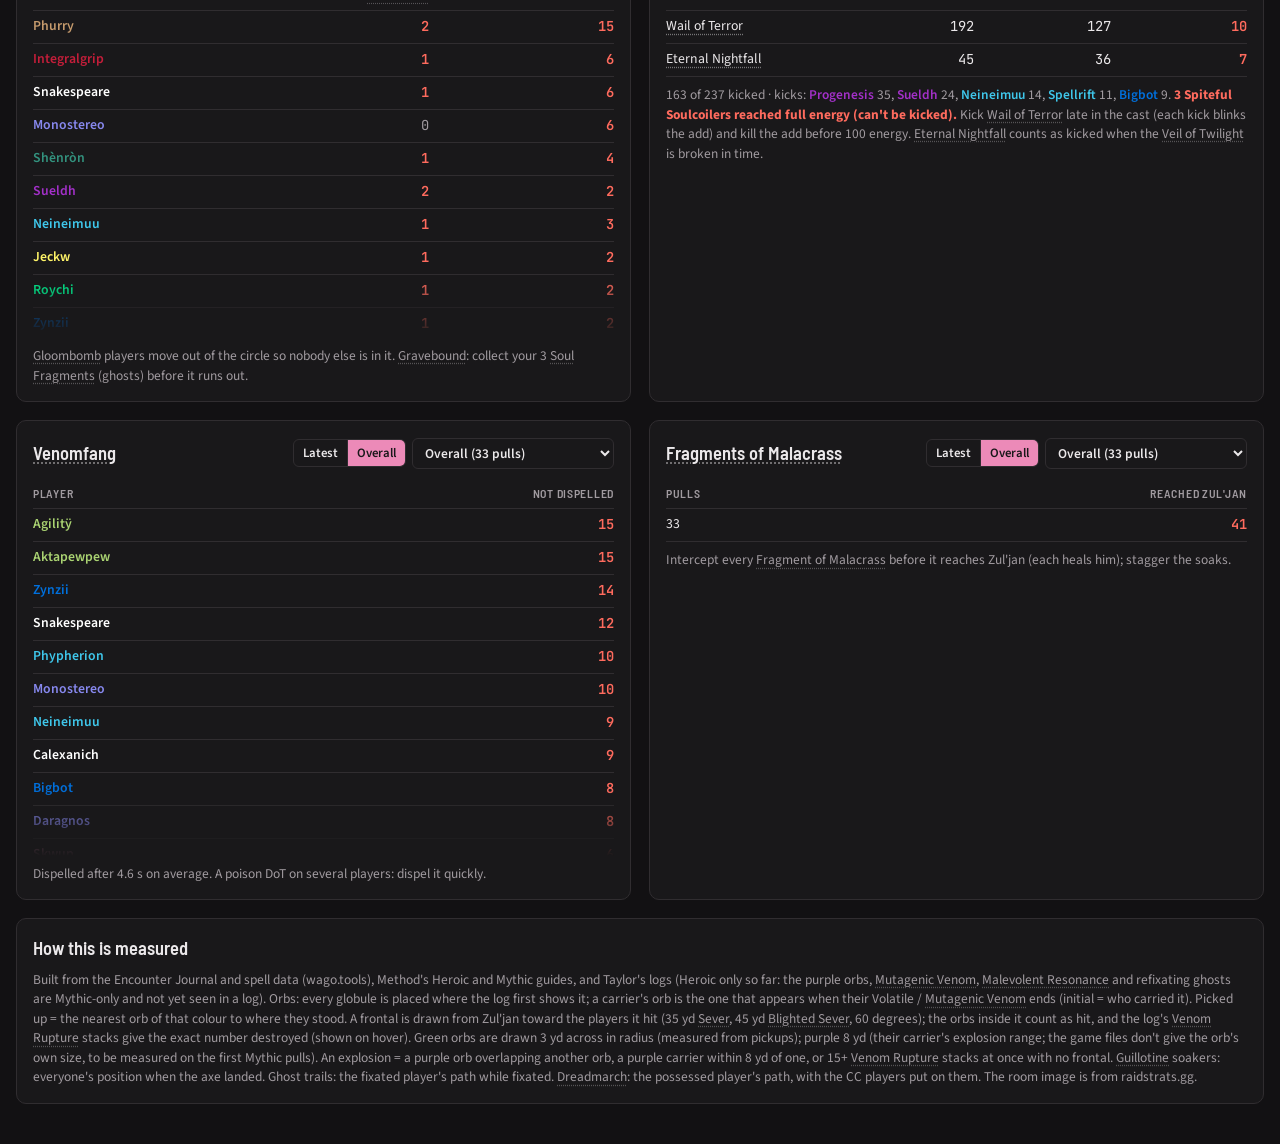
==== commit 6ff6957f: "updates" ====
--- a/coiled-altar.html
+++ b/coiled-altar.html
@@ -13,28 +13,156 @@
 <script src="shared.js"></script>
 <script>
 // The page is drawn by boss.js from this config (see the top of boss.js for what each part means).
+// Reworked 2026-11-11 for Mythic (Taylor): Orbs, Guillotines, Ghosts and Dreadmarch overlays, each with a button per set under it.
+// Spell data (wago.tools, game build 12.1.7): Sever 1299684 = 60-degree cone, 35 yd; Blighted Sever 1307292 and Soul Sever 1286620 =
+// 60 degrees, 45 yd. Guillotine 1283594 / Grim Guillotine 1299296 split among players within 9 yd (Mythic: at least 5 players).
+// Volatile Venom 1282419 (green carrier) hurts players within 5 yd; Mutagenic Venom 1310498 (purple carrier, Mythic) within 8 yd and
+// explodes nearby globules (20 Venom Ruptures each). Mythic ghosts refixate every 15 s (1309403); two touching = Malevolent Resonance.
 const contacts = (p, ability, gap = 2) => { const last = {}, out = [];
   hitsOf(p, ability).forEach(h => { if (last[h[1]] == null || h[0] - last[h[1]] > gap) out.push(h); last[h[1]] = h[0]; }); return out; };
-// Coalesced Venom: a carrier's Volatile Venom ending drops one where they stand; the globule's stalker logs that exact spot the
-// same moment (p.drops, from 2026-11-11 on; older nights use the carrier's last logged position). Virulent Mutation (Mythic): a
-// carried one drops a new one when it runs out. Both judged against the assigned spots (Edit assigned spots under the map)
-const DROP_OF = {cv: ['Volatile Venom', 'Coalesced Venom'], vm: ['Virulent Mutation', 'Virulent Mutation']};
-const dropsOf = (p, kind) => { const [aura, drop] = DROP_OF[kind], spots = (p.drops || []).filter(d => d[1] === drop), used = new Set();
-  const out = auras(p, aura).filter(a => a[2] != null).map(a => { const d = spots.find(d => !used.has(d) && Math.abs(d[0] - a[2]) < 0.3);
-    if (d) used.add(d); return {n: a[0], t: a[2], pos: d ? d[2] : a[6]}; }).filter(x => x.pos);
-  // Virulent Mutation: if the carried debuff is named differently in the log, its drops still show (no carrier)
-  return kind === 'vm' && !auras(p, aura).length ? spots.map(d => ({n: null, t: d[0], pos: d[2]})) : out; };
-const dropOverlay = (id, kind, diffs) => ({id, label: CFG_KINDS[kind].label, diffs, spots: kind,
-  get: p => dropsOf(p, kind).map(x => spotMark(p, kind, x.pos, x.n, x.t, `dropped ${CFG_KINDS[kind].label} here`)),
-  key: () => spotKey(kind)});
-const CFG_KINDS = {cv: {label: 'Coalesced Venom', color: '#7fd36b'}, vm: {label: 'Virulent Mutation', color: '#c77dff'}};
 const severs = p => ['Sever', 'Soul Sever', 'Blighted Sever'].flatMap(s => contacts(p, s, 8).filter(h => !isTankIn(p, h[1])).map(h => ({t: h[0], n: h[1], s})));   // the DoT ticks count once
 const fangs = p => auras(p, 'Venomfang').map(a => ({n: a[0], t: a[1], s: (a[2] != null ? a[2] : p.dur) - a[1],
   by: (p.dispels.find(d => d[2] === a[0] && d[3] === 'Venomfang' && Math.abs(d[0] - (a[2] || 0)) < 0.4) || [])[1] || null}));
-// Dreadmarch: Malacrass's cast possesses several players; one that doesn't follow a cast is a Manifestation of Dread reaching
-// the player it fixated (Heroic+)
+const clipped = p => hitsOf(p, 'Gloombomb').filter(h => !hadAura(p, h[1], 'Gloombomb', h[0], 1));
+const initial = n => n ? [...n][0].toUpperCase() : '';
+const nameTip = n => `<b style="color:${color(n)}">${esc(n)}</b>`;
+const setsOf = (list, fn, label) => { const ks = new Set(); list.forEach(p => fn(p).forEach(k => ks.add(k)));
+  return [...ks].sort((a, b) => a - b).map(k => ({k, label: label(k)})); };
+const trailOf = (p, aura, n, on) => ((p.trails || {})[aura] || []).find(r => r[0] === n && Math.abs(r[1] - on) < 0.5);
+const posFromTrail = (tr, t) => { if (!tr || !tr[3].length) return null; let b = tr[3][0]; tr[3].forEach(q => { if (Math.abs(q[0] - t) < Math.abs(b[0] - t)) b = q; }); return Math.abs(b[0] - t) < 2 ? [b[1], b[2]] : null; };
+
+// ======== Orbs: Coalesced Venom (green) and Virulent Mutation (purple, Mythic) ========
+// p.orbs [seen, kind, unit id, x, y, gone]: every globule where it appeared (from 2026-11-11 on; older nights: p.drops, green only).
+// A set = the orbs and frontals from one Toxic Deluge to the next. Carriers: Volatile Venom (green) / Mutagenic Venom (purple):
+// picking one up = the nearest globule of that colour to where they stood; it drops where the debuff ends. A frontal (Sever /
+// Blighted Sever) destroys the globules in its cone, one Venom Rupture stack each (p.stackev: the exact count the log shows).
+// Explosion: a purple globule touching another globule, or a purple carrier walking into one.
+const ORB = {cv: {label: 'Green orb', name: 'Coalesced Venom', color: '#7fd36b', r: 3, carrier: 'Volatile Venom', cr: 5, pick: 'green'},
+             vm: {label: 'Purple orb', name: 'Virulent Mutation', color: '#c77dff', r: 8, carrier: 'Mutagenic Venom', cr: 8, pick: 'purple'}};
+const FRONTAL = {'Sever': {len: 35, deg: 60}, 'Blighted Sever': {len: 45, deg: 60}, 'Soul Sever': {len: 45, deg: 60}};
+const FRONT_MAX = {cv: 3, vm: 2};   // a frontal hitting more than this many green / purple orbs is red
+const PICKERS = {'Shènròn': 'green', 'Roychi': 'green', 'Zynzii': 'green', 'Snakespeare': 'green', 'Skwup': 'green', 'Kiirelan': 'green',
+  'Daragnos': 'green', 'Monostereo': 'green', 'Integralgrip': 'purple', 'Phurry': 'purple', 'Spellrift': 'purple', 'Aktapewpew': 'purple'};
+const pickersFor = p => groupsAt(GROUPS.pickers, pullUtc(p), p.diff) || PICKERS;
+// the green / purple lists are the Mythic plan: other difficulties aren't judged
+const mayPick = (p, n, kind) => { if (p.diff !== 16) return true; const v = pickersFor(p)[n]; return v === ORB[kind].pick || v === 'both'; };
+const angDiff = (a, b) => Math.abs(((a - b + Math.PI) % (2 * Math.PI) + 2 * Math.PI) % (2 * Math.PI) - Math.PI);
+// where a frontal pointed: from the caster to the players it hit (the tank), else the caster's logged facing
+function frontalOf(p, c){
+  const [t, name, x, y, f] = c, hit = hitsOf(p, name).filter(h => Math.abs(h[0] - t) < 0.6 && h[4]);
+  const dir = hit.length ? Math.atan2(hit.reduce((a, h) => a + h[4][1], 0) / hit.length - y, hit.reduce((a, h) => a + h[4][0], 0) / hit.length - x) : f;
+  const jump = (p.stackev || []).find(s => s[1] === 'Venom Rupture' && Math.abs(s[0] - t) < 0.4);
+  return Object.assign({t, name, pos: [x, y], dir, log: jump ? jump[2] : 0, tanks: [...new Set(hit.map(h => h[1]))]}, FRONTAL[name]);
+}
+function orbSim(p){
+  if (p._orb) return p._orb;
+  const deluges = castsOf(p, 'Toxic Deluge'), setAt = t => Math.max(1, deluges.filter(d => d <= t + 0.5).length);
+  let orbs = (p.orbs || []).map(o => ({t: o[0], kind: o[1], id: o[2], pos: [o[3], o[4]]}));
+  if (!p.orbs) orbs = (p.drops || []).filter(d => d[1] === 'Coalesced Venom').map(d => ({t: d[0], kind: 'cv', pos: d[2]}));
+  if (!p.orbs && !p.drops) orbs = auras(p, 'Volatile Venom').filter(a => a[2] != null && a[6]).map(a => ({t: a[2], kind: 'cv', pos: a[6]}));   // oldest nights
+  orbs.forEach(o => { o.set = setAt(o.t); });
+  const carriers = Object.keys(ORB).flatMap(kind => auras(p, ORB[kind].carrier).map(a => ({kind, n: a[0], on: a[1], off: a[2], pos0: a[5], pos1: a[6]})));
+  carriers.forEach(c => { if (c.off == null) return;   // the globule a carrier dropped: one that appeared when their debuff ended
+    const o = orbs.filter(o => !o.by && Math.abs(o.t - c.off) < 0.35).sort((a, b) => Math.abs(a.t - c.off) - Math.abs(b.t - c.off))[0];
+    if (o){ o.by = c.n; o.carried = c.kind; o.ok = mayPick(p, c.n, c.kind); } });
+  const ev = [...orbs.map(o => ({t: o.t, k: 'orb', o})), ...carriers.map(c => ({t: c.on, k: 'pick', c})),
+    ...(p.cones || []).filter(c => c[1] !== 'Soul Sever').map(c => ({t: c[0], k: 'cone', c})),
+    ...(p.stackev || []).filter(s => s[1] === 'Venom Rupture' && !(p.cones || []).some(c => Math.abs(c[0] - s[0]) < 0.4)).map(s => ({t: s[0], k: 'jump', s}))]
+    .sort((a, b) => a.t - b.t || (a.k === 'orb' ? -1 : 1));
+  const alive = [], gone = (o, t, how) => { o.gone = t; o.how = how; alive.splice(alive.indexOf(o), 1); };
+  const frontals = [], booms = [];
+  const boom = (t, pos, os, names, why) => { booms.push({t, pos, names: [...new Set(names.filter(Boolean))], why, set: setAt(t)}); os.forEach(o => alive.includes(o) && gone(o, t, 'exploded')); };
+  ev.forEach(e => {
+    if (e.k === 'orb'){ const o = e.o;
+      const touch = alive.filter(a => (a.kind === 'vm' || o.kind === 'vm') && dist(a.pos, o.pos) < ORB[a.kind].r + ORB[o.kind].r);
+      alive.push(o);
+      if (touch.length) boom(o.t, o.pos, [o, ...touch], [o.by, ...touch.map(a => a.by)], 'touched');
+    } else if (e.k === 'pick'){ const c = e.c;
+      if (!c.pos0) return;
+      const o = alive.filter(a => a.kind === c.kind && dist(a.pos, c.pos0) < ORB[c.kind].r + 4).sort((a, b) => dist(a.pos, c.pos0) - dist(b.pos, c.pos0))[0];
+      if (o){ o.pickedBy = c.n; gone(o, c.on, 'picked up'); }
+      if (c.kind === 'vm'){   // a purple carrier walking within 8 yd of a globule explodes it
+        const tr = trailOf(p, ORB.vm.carrier, c.n, c.on);
+        (tr ? tr[3] : []).forEach(q => { const hit = alive.filter(a => a !== o && a.t < q[0] && dist(a.pos, [q[1], q[2]]) < ORB.vm.cr + ORB[a.kind].r);
+          if (hit.length) boom(q[0], hit[0].pos, hit, [c.n], 'carrier'); });
+      }
+    } else if (e.k === 'cone'){ const F = frontalOf(p, e.c); F.set = setAt(F.t);
+      const inCone = alive.filter(a => dist(a.pos, F.pos) <= F.len + ORB[a.kind].r && angDiff(Math.atan2(a.pos[1] - F.pos[1], a.pos[0] - F.pos[0]), F.dir) <= F.deg * Math.PI / 360);
+      F.hits = {cv: inCone.filter(a => a.kind === 'cv').length, vm: inCone.filter(a => a.kind === 'vm').length};
+      if (F.log && F.log < F.hits.cv + F.hits.vm) F.hits.cv = Math.max(0, Math.min(F.hits.cv, F.log - F.hits.vm));   // the log's count wins
+      F.bad = F.hits.cv > FRONT_MAX.cv || F.hits.vm > FRONT_MAX.vm;
+      inCone.forEach(a => { a.frontal = F; gone(a, F.t, 'destroyed by ' + F.name); }); frontals.push(F);
+    } else if (e.k === 'jump'){   // stacks gained with no frontal: 15+ at once = an explosion; fewer = the globules left when Zul'jan fell
+      if (e.s[2] >= 15){ if (!booms.some(b => Math.abs(b.t - e.t) < 1.5)) booms.push({t: e.t, pos: null, names: [], why: 'log', set: setAt(e.t), log: e.s[2]});
+        else booms.filter(b => Math.abs(b.t - e.t) < 1.5).forEach(b => { b.log = e.s[2]; }); }
+      else alive.slice().forEach(a => gone(a, e.t, 'popped when the phase ended'));
+    }
+  });
+  return (p._orb = {orbs, frontals, booms});
+}
+const orbSets = p => { const S = orbSim(p); return [...new Set([...S.orbs.map(o => o.set), ...S.frontals.map(f => f.set)])]; };
+const fate = o => o.how ? `<br>${esc(o.how)}${o.pickedBy ? ' by ' + nameTip(o.pickedBy) : ''} at ${mss(o.gone)}` : '';
+function orbMarks(p, set){
+  const S = orbSim(p), out = [];
+  S.frontals.filter(F => F.set === set).forEach(F => out.push({mark: 'cone', pos: F.pos, dir: F.dir, len: F.len, deg: F.deg, t: F.t, color: F.bad ? '#ff5a4a' : '#d8d2cf',
+    tip: `<b>${esc(F.name)}</b>${F.tanks.length ? ' on ' + F.tanks.map(nameTip).join(', ') : ''}<br>Hit ${F.hits.cv} green, ${F.hits.vm} purple${F.log ? ` (the log: ${F.log} destroyed)` : ''}`}));
+  S.orbs.filter(o => o.set === set).forEach(o => { const K = ORB[o.kind];
+    out.push({mark: 'orb', pos: o.pos, r: K.r, color: K.color, letter: initial(o.by), lc: o.by ? (o.ok ? color(o.by) : '#ff5a4a') : null, t: o.t,
+      tip: o.by ? `${nameTip(o.by)} dropped a ${K.label.toLowerCase()} here${o.ok ? '' : ` <b style="color:var(--crit)">(not on the ${ORB[o.carried].pick} list)</b>`}${fate(o)}`
+                : `${K.label} from Toxic Deluge${fate(o)}`}); });
+  S.booms.filter(b => b.set === set && b.pos).forEach(b => out.push({mark: 'cross', pos: b.pos, t: b.t, color: '#ff5a4a',
+    tip: `<b>Orbs exploded</b>${b.names.length ? '<br>' + b.names.map(nameTip).join(', ') : ''}${b.log ? `<br>the log: ${b.log} Venom Rupture stacks` : ''}`}));
+  return out;
+}
+// what went wrong with the orbs in one pull: [{t, set, what, who: [names], cls}]
+function orbFails(p){
+  const S = orbSim(p), out = [];
+  S.frontals.filter(F => F.bad).forEach(F => out.push({t: F.t, set: F.set, what: `${F.name} hit ${F.hits.cv} green, ${F.hits.vm} purple`, who: F.tanks}));
+  S.orbs.filter(o => o.by && !o.ok).forEach(o => out.push({t: o.t, set: o.set, what: `Carried a ${ORB[o.carried].pick} orb (not on the list)`, who: [o.by]}));
+  S.booms.forEach(b => out.push({t: b.t, set: b.set, what: b.pos ? 'Orbs exploded' : `Orbs exploded (${b.log} Venom Rupture stacks)`, who: b.names}));
+  return out.sort((a, b) => a.t - b.t);
+}
+
+// ======== Guillotines: P1 soaks 1-2 (Guillotine), P3 soaks 1-3 (Grim Guillotine) ========
+// the soak groups (Taylor 2026-11-11); the target is on the axe and doesn't count as missing
+const G1 = ['Kiirelan', 'Calexanich', 'Daragnos', 'Monostereo', 'Sueldh', 'Sighhigh', 'Waynegry', 'Whispersix'];
+const G2 = ['Aktapewpew', 'Spellrift', 'Jeckw', 'Tayluor', 'Skwup', 'Roychi', 'Zynzii', 'Shènròn'];
+const GUIL = {'Guillotine': {phase: 'P1', groups: [G1, G2], target: '#1283485', hit: 'Guillotine soak', snap: '#1283594'},
+              'Grim Guillotine': {phase: 'P3', groups: [G1, G2, G2], target: '#1299266', hit: 'Grim Guillotine soak', snap: '#1299296'}};
+const GUIL_R = 9;
+function guillotines(p){
+  if (p._guil) return p._guil;
+  const out = [];
+  Object.entries(GUIL).forEach(([cast, G]) => castsOf(p, cast).forEach((c, i) => {
+    const key = (G.phase === 'P1' ? 10 : 30) + i + 1, tgt = auras(p, G.target).find(a => Math.abs(a[1] - c) < 1.5);
+    const snap = (p.snaps || []).find(s => s[1] === G.snap && s[0] >= c && s[0] - c < 10);
+    const land = snap ? snap[0] : tgt && tgt[2] != null ? tgt[2] : c + 5;
+    const hit = [...new Set(hitsOf(p, G.hit).filter(h => Math.abs(h[0] - land) < 2).map(h => h[1]))];
+    // the soak groups are the Mythic plan; other difficulties show who soaked, nobody "missed"
+    const group = p.diff === 16 ? G.groups[i] || [] : hit, target = tgt ? tgt[0] : null;
+    const dead = n => p.deaths.some(d => d[1] === n && d[0] < land);
+    const missed = p.diff !== 16 ? [] : group.filter(n => n !== target && !hit.includes(n) && !dead(n) && (p.specs ? p.specs[n] != null : true));
+    out.push({key, label: `${G.phase} soak ${i + 1}`, cast, t: land, target, hit, group, missed, snap: snap ? snap[2] : {},
+      tpos: (snap && target && snap[2][target]) || (tgt && tgt[6]) || null});
+  }));
+  return (p._guil = out.sort((a, b) => a.t - b.t));
+}
+function guilMarks(p, key){
+  const g = guillotines(p).find(x => x.key === key); if (!g) return [];
+  const out = [];
+  if (g.tpos) out.push({mark: 'ring', pos: g.tpos, r: GUIL_R, color: '#d8d2cf'});
+  g.group.filter(n => n !== g.target).forEach(n => { const q = g.snap[n]; if (!q) return; const miss = g.missed.includes(n);
+    if (miss) out.push({mark: 'hollow', pos: q, color: '#ff5a4a'});
+    out.push({pos: q, n, t: g.t, color: color(n), tip: `${nameTip(n)}${miss ? ' <b style="color:var(--crit)">missed the soak</b>' : ' soaked'}`}); });
+  if (g.tpos) out.push({mark: 'diamond', pos: g.tpos, t: g.t, color: '#ffffff', tip: `${g.target ? nameTip(g.target) : 'Target'}: targeted by ${esc(g.cast)}<br>${g.hit.length} soaked`});
+  return out;
+}
+
+// ======== Ghosts (Manifestation of Dread): a set = the ghosts from one Dreadmarch ========
+// Dreadmarch: Malacrass's cast possesses several players; one that doesn't follow a cast is a Manifestation of Dread reaching the
+// player it fixated (Heroic+)
 const marches = p => castsOf(p, 'Dreadmarch').map(c => { const m = auras(p, 'Dreadmarch').filter(a => a[1] - c >= -0.5 && a[1] - c <= 4);
-  return {t: c, n: m.map(a => a[0]), s: Math.max(0, ...m.map(a => (a[2] != null ? a[2] : p.dur) - a[1]))}; });
+  return {t: c, n: m.map(a => a[0]), s: Math.max(0, ...m.map(a => (a[2] != null ? a[2] : p.dur) - a[1])), a: m}; });
 const ghosts = p => auras(p, 'Dreadmarch').filter(a => !castsOf(p, 'Dreadmarch').some(c => a[1] - c >= -0.5 && a[1] - c <= 4));
 // each Manifestation of Dread: its player (Unnerving Fixation: p.fixate [player, on, off, unit id]) and the frontals that caught it
 // (Soul / Blighted Sever on the ghost). A Sever lands 4 s after its cast starts (casts within 5 s = one Sever). Missed by a frontal:
@@ -46,41 +174,110 @@
   return (p.fixate || []).map(f => { const end = f[2] != null ? f[2] : p.dur;
     const L = lands.find(L => L.t - f[1] >= PARK && end > L.t + 1 && !dead(f[0], L.t) && !(caughtAt[f[3]] || []).some(c => Math.abs(c - L.t) < 1.5));
     return L ? {n: f[0], t: L.t} : null; }).filter(Boolean); };
-// Dreadmarch: where each possessed player was when it ended, and Malacrass then (they should be stacked on him)
-const MARCH_NEAR = 8;
-const marchSpots = p => marches(p).flatMap(m => auras(p, 'Dreadmarch').filter(a => m.n.includes(a[0]) && a[1] - m.t >= -0.5 && a[1] - m.t <= 4 && a[6]).map(a => {
-  const b = bossAt(p, 'Malacrass', a[2] != null ? a[2] : p.dur); return {n: a[0], t: a[2] != null ? a[2] : p.dur, pos: a[6], boss: b, d: b ? dist(a[6], b) : null}; }));
-const clipped = p => hitsOf(p, 'Gloombomb').filter(h => !hadAura(p, h[1], 'Gloombomb', h[0], 1));
+const marchSetAt = (p, t) => castsOf(p, 'Dreadmarch').filter(c => c <= t + 0.5).length;
+// Malevolent Resonance (Mythic): two ghosts touched; it lands on both their players at once: [{t, names, pos}]
+const resonances = p => dedupe(auras(p, 'Malevolent Resonance'), 0.5, a => a[1]).map(a0 => {
+  const names = [...new Set(auras(p, 'Malevolent Resonance').filter(a => Math.abs(a[1] - a0[1]) < 0.5).map(a => a[0]))];
+  const cp = (p.castpos || []).filter(c => c[1] === 'Malevolent Resonance' && Math.abs(c[0] - a0[1]) < 1);
+  const pos = cp.length ? [cp.reduce((s, c) => s + c[2], 0) / cp.length, cp.reduce((s, c) => s + c[3], 0) / cp.length]
+    : (() => { const ps = auras(p, 'Malevolent Resonance').filter(a => Math.abs(a[1] - a0[1]) < 0.5 && a[5]).map(a => a[5]); return ps.length ? [ps.reduce((s, q) => s + q[0], 0) / ps.length, ps.reduce((s, q) => s + q[1], 0) / ps.length] : null; })();
+  return {t: a0[1], names, pos}; });
+function ghostMarks(p, set){
+  const out = [];
+  (p.cones || []).filter(c => c[1] !== 'Sever' && marchSetAt(p, c[0]) === set).forEach(c => { const F = frontalOf(p, c);
+    out.push({mark: 'cone', pos: F.pos, dir: F.dir, len: F.len, deg: F.deg, t: F.t, color: '#9aa0b4', tip: `<b>${esc(F.name)}</b> (destroys ghosts)`}); });
+  (p.fixate || []).filter(f => marchSetAt(p, f[1]) === set).forEach(f => { const tr = trailOf(p, 'Unnerving Fixation', f[0], f[1]);
+    if (tr && tr[3].length > 1) out.push({mark: 'trail', pts: tr[3].map(q => [q[1], q[2]]), color: color(f[0]), tip: `${nameTip(f[0])} while their ghost chased them (${mss(f[1])}–${mss(f[2] != null ? f[2] : p.dur)})`}); });
+  ghosts(p).filter(a => marchSetAt(p, a[1]) === set && a[5]).forEach(a => out.push({mark: 'cross', pos: a[5], t: a[1], color: '#ff5a4a', tip: `A ghost reached ${nameTip(a[0])}`}));
+  resonances(p).filter(r => marchSetAt(p, r.t) === set && r.pos).forEach(r => out.push({mark: 'cross', pos: r.pos, t: r.t, color: '#b58cff', tip: `<b>Ghosts collided</b> (Malevolent Resonance)<br>${r.names.map(nameTip).join(', ')}'s ghosts`}));
+  return out;
+}
+
+// ======== Dreadmarch: where the possessed were when it started and ended, and the CC put on them ========
+const CC = new Set(['Shockwave', 'Hammer of Justice', 'Leg Sweep', 'Asphyxiate', 'Polymorph', 'Psychic Scream', 'Mind Control', 'Incapacitating Roar',
+  'Mighty Bash', 'Kidney Shot', 'Cheap Shot', 'Blind', 'Sap', 'Gouge', 'Paralysis', 'Repentance', 'Blinding Light', 'Fear', 'Howl of Terror', 'Mortal Coil',
+  'Shadowfury', 'Intimidating Shout', 'Storm Bolt', 'Static Charge', 'Hex', 'Frost Nova', 'Entangling Roots', 'Mass Entanglement', 'Cyclone', 'Hibernate',
+  'Imprison', 'Chaos Nova', 'Fel Eruption', 'Sigil of Misery', "Dragon's Breath", 'Ring of Frost', 'Freezing Trap', 'Binding Shot', 'Intimidation',
+  'Sleep Walk', 'Landslide', 'Psychic Horror', 'Holy Word: Chastise', 'Earthgrab', 'Death Grip', "Gorefiend's Grasp", 'Ring of Peace', 'Typhoon',
+  'Thunderstorm', 'Shining Force', 'Disorienting Roar', 'Mass Polymorph', 'Song of Chi-Ji', 'Remorseless Winter', 'Blood Fear', 'Wing Clip', 'Ursol\'s Vortex',
+  'Incapacitation', 'Stun', 'Polymorphed', 'Grasping Hand', 'Bonedust Brew', 'Quaking Palm', 'War Stomp', 'Haymaker', 'Bull Rush', 'Shadow Crash']);
+const ccsOn = (p, n, t0, t1) => (p.ccs || []).filter(c => c[2] === n && c[0] >= t0 - 0.2 && c[0] <= t1 + 0.2 && CC.has(c[3]));
+function marchMarks(p, set){
+  const m = marches(p)[set - 1]; if (!m) return [];
+  const out = [];
+  m.a.forEach(a => { const end = a[2] != null ? a[2] : p.dur, tr = trailOf(p, 'Dreadmarch', a[0], a[1]), c = ccsOn(p, a[0], a[1], end);
+    if (tr && tr[3].length > 1) out.push({mark: 'trail', pts: tr[3].map(q => [q[1], q[2]]), color: color(a[0]), dash: true});
+    const p0 = a[5] || posFromTrail(tr, a[1]), p1 = a[6] || posFromTrail(tr, end);
+    if (p0) out.push({mark: 'hollow', pos: p0, t: a[1], color: color(a[0]), tip: `${nameTip(a[0])} possessed`});
+    if (p1) out.push({pos: p1, n: a[0], t: end, tip: `${nameTip(a[0])} freed after ${(end - a[1]).toFixed(1)} s${c.length ? '<br>CC: ' + c.map(x => `${esc(x[3])} (${nameTip(x[1])})`).join(', ') : '<br>no CC on them'}`});
+    c.forEach(x => { const q = posFromTrail(tr, x[0]) || p1; if (q) out.push({mark: 'diamond', pos: q, t: x[0], color: '#ffd166', tip: `<b>${esc(x[3])}</b> by ${nameTip(x[1])} on ${nameTip(a[0])}`}); });
+  });
+  return out;
+}
+const KEY_ORB = c => `<svg width="14" height="14" viewBox="0 0 14 14"><circle cx="7" cy="7" r="5.5" fill="#0b0f1e" stroke="${c}" stroke-width="2"/></svg>`;
+const KEY_CONE = c => `<svg width="16" height="12" viewBox="0 0 16 12"><path d="M1 6L15 1L15 11Z" fill="${c}" fill-opacity=".2" stroke="${c}" stroke-width="1.4"/></svg>`;
+const KEY_LINE = (c, dash) => `<svg width="18" height="10" viewBox="0 0 18 10"><path d="M1 8Q9 0 17 6" fill="none" stroke="${c}" stroke-width="2"${dash ? ' stroke-dasharray="3 2"' : ''}/></svg>`;
+const KEY_HOLLOW = c => `<svg width="12" height="12" viewBox="0 0 12 12"><circle cx="6" cy="6" r="4.2" fill="none" stroke="${c}" stroke-width="2"/></svg>`;
+const KEY_DIAMOND = c => `<svg width="12" height="12" viewBox="0 0 12 12"><path d="M6 1L11 6L6 11L1 6Z" fill="${c}" stroke="#000"/></svg>`;
 const CFG = {
   slug: 'coiled-altar', name: 'The Coiled Altar', enc: ['3429'],
   map: {src: 'img/maps/coiled-altar.webp', cal: {cx: 1158, cy: 0, ppy: 6.029, rot: 0, center: [299.5, 290]}},
-  // map-only overlays (no table of their own)
+  // map overlays, each with a button per set under it; the tables with the same ov move up beside the map when it's picked
   overlays: [
-    {id: 'march', label: 'Dreadmarch', get: p => marchSpots(p).flatMap(x => [
-       {pos: x.pos, n: x.n, t: x.t, color: x.d != null && x.d > MARCH_NEAR ? '#ff5a4a' : '#d8d2cf', tip: `<b style="color:${color(x.n)}">${esc(x.n)}</b> when Dreadmarch ended${x.d != null ? `<br>${Math.round(x.d)} yd from Malacrass` : ''}`},
-       x.boss && {pos: x.boss, t: x.t, mark: 'cross', color: '#b58cff', tip: '<b>Hex Lord Malacrass</b>'}].filter(Boolean)),
-     key: () => `<span>${keyDot('#d8d2cf')}Possessed player, on Malacrass</span><span>${keyDot('#ff5a4a')}More than ${MARCH_NEAR} yd from him</span><span>${keyCross('#b58cff')}Malacrass</span>`},
-    dropOverlay('orbs', 'cv'),
-    dropOverlay('vm', 'vm', '16'),
+    {id: 'orbs', label: 'Orbs', sets: list => setsOf(list, orbSets, k => `Set ${k}`), get: orbMarks, spots: ['cv', 'vm'],
+     key: () => `<span>${KEY_ORB(ORB.cv.color)}Green orb</span><span>${KEY_ORB(ORB.vm.color)}Purple orb</span><span>Letter = who dropped it (<b style="color:var(--crit)">red</b>: not on that colour's list)</span>` +
+       `<span>${KEY_CONE('#d8d2cf')}Frontal</span><span>${KEY_CONE('#ff5a4a')}Hit more than ${FRONT_MAX.cv} green / ${FRONT_MAX.vm} purple</span><span>${keyCross('#ff5a4a')}Orbs exploded</span>`},
+    {id: 'guil', label: 'Guillotines', sets: list => setsOf(list, p => guillotines(p).map(g => g.key), k => k < 30 ? `P1 soak ${k - 10}` : `P3 soak ${k - 30}`), get: guilMarks,
+     key: () => `<span>${KEY_DIAMOND('#ffffff')}Target (${GUIL_R} yd ring)</span><span>${keyDot('#8a8a8a')}Assigned soaker</span><span>${KEY_HOLLOW('#ff5a4a')}Missed the soak</span>`},
+    {id: 'ghost', label: 'Ghosts', diffs: '15,16', sets: list => setsOf(list, p => [...new Set((p.fixate || []).map(f => marchSetAt(p, f[1])))].filter(k => k > 0), k => `Ghosts ${k}`), get: ghostMarks,
+     key: () => `<span>${KEY_LINE('#d8d2cf')}Fixated player's path</span><span>${keyCross('#ff5a4a')}A ghost reached its player</span><span>${keyCross('#b58cff')}Two ghosts collided</span><span>${KEY_CONE('#9aa0b4')}Soul / Blighted Sever</span>`},
+    {id: 'march', label: 'Dreadmarch', sets: list => setsOf(list, p => marches(p).map((m, i) => i + 1), k => `Dreadmarch ${k}`), get: marchMarks,
+     key: () => `<span>${KEY_HOLLOW('#d8d2cf')}Possessed</span><span>${keyDot('#d8d2cf')}Freed</span><span>${KEY_LINE('#d8d2cf', true)}Their path</span><span>${KEY_DIAMOND('#ffd166')}CC on them</span>`},
   ],
-  // assigned drop spots, placed on the map in admin mode; a drop more than `near` yards from every spot of its kind is off
-  spots: {set: 'spots', kinds: CFG_KINDS, near: 5},
+  // assigned drop spots for each orb set, placed on the map in admin mode (rings = the orb's size)
+  spots: {set: 'spots', kinds: ORB},
+  groupSets: ['pickers'],   // who may pick up green / purple orbs (admin: Edit orb pickers under the Orbs table)
   hitNames: {'#1297906': 'Gravebound ran out', '#1283594': 'Guillotine soak', '#1299296': 'Grim Guillotine soak'},
   modules: [
-    {id: 'sever', title: 'Sever frontals',
+    {id: 'orbs', ov: 'orbs', title: 'Orbs (Coalesced Venom and Virulent Mutation)',
+     one: p => ({head: ['Time', 'Set', ['What', 'l'], ['Who', 'l']], rows: orbFails(p).map(x => [T(x.t), V(x.set), B(x.what), PS(x.who)])}),
+     all: list => perPlayer(list, [{h: 'Carried the wrong orb', get: p => orbSim(p).orbs.filter(o => o.by && !o.ok).map(o => ({n: o.by, t: o.t}))},
+       {h: 'Caused an explosion', get: p => orbSim(p).booms.flatMap(b => b.names.map(n => ({n, t: b.t})))},
+       {h: 'Overloaded frontal (tank)', cls: 'meh', get: p => orbSim(p).frontals.filter(F => F.bad).flatMap(F => F.tanks.map(n => ({n, t: F.t})))}]),
+     foot: list => { const F = list.flatMap(p => orbSim(p).frontals), bad = F.filter(f => f.bad).length, B = list.reduce((a, p) => a + orbSim(p).booms.length, 0);
+       return F.length ? `${bad} of ${F.length} frontals hit more than ${FRONT_MAX.cv} green or ${FRONT_MAX.vm} purple orbs · ${B} explosion${B === 1 ? '' : 's'}.` : ''; },
+     edit: el => groupEditor(el, {boss: 'coiled-altar', set: 'pickers', title: 'Edit orb pickers', label: 'Orbs',
+       options: [['green', 'Green'], ['purple', 'Purple'], ['both', 'Both']], names: ROSTER.map(r => r[0]),
+       current: groupsAt(GROUPS.pickers, Date.now(), st.diff) || PICKERS, changes: GROUPS.pickers || [], onSaved: ch => { GROUPS.pickers = ch; GROUPS_RAW.pickers = JSON.stringify(ch); render(); }}),
+     note: `Mythic: green orbs only the green list picks them up; purple orbs (Mythic): only the purple list. A frontal should hit at most ${FRONT_MAX.cv} green and ${FRONT_MAX.vm} purple orbs. Purple orbs must never touch another orb, and a purple carrier must stay ${ORB.vm.cr} yd from every orb.`},
+
+    {id: 'guil', ov: 'guil', title: 'Guillotine soaks',
+     one: p => ({head: [['Soak', 'l'], ['Target', 'l'], ['Missed their soak', 'l'], 'Soaked'], rows: guillotines(p).map(g => [`<td class="l">${esc(g.label)}</td>`,
+       g.target ? P(g.target) : '<td class="l dim">–</td>', PS(g.missed), N(g.hit.length, p.diff === 16 && g.hit.length < 5 ? 'bad' : '')])}),
+     all: list => perPlayer(list, [{h: 'Missed their soak', get: p => guillotines(p).flatMap(g => g.missed.map(n => ({n, t: g.t})))}]),
+     note: `Mythic soak groups: P1 soak 1 and P3 soak 1: ${G1.join(', ')}. P1 soak 2, P3 soaks 2 and 3: ${G2.join(', ')}. Missed = in the group, alive, and not hit by the axe (it splits among players within ${GUIL_R} yd of the target; Mythic needs at least 5).`},
+
+    {id: 'march', ov: 'march', title: 'Dreadmarch',
+     one: p => ({head: ['Time', ['Possessed', 'l'], 'Freed after', ['CC on them', 'l']], rows: marches(p).flatMap(m => m.a.map(a => { const end = a[2] != null ? a[2] : p.dur, c = ccsOn(p, a[0], a[1], end);
+       return [T(a[1]), P(a[0]), V((end - a[1]).toFixed(1) + ' s'), X(c.length ? c.map(x => `${esc(x[3])} (${pname(x[1])})`).join(', ') : '<span class="dim">none</span>')]; }))}),
+     all: list => perPlayer(list, [{h: 'Possessed', cls: 'meh', get: p => marches(p).flatMap(m => m.a.map(a => ({n: a[0], t: a[1]})))},
+       {h: 'CC on a possessed player', cls: 'okc', get: p => marches(p).flatMap(m => m.a.flatMap(a => ccsOn(p, a[0], a[1], a[2] != null ? a[2] : p.dur).map(x => ({n: x[1], t: x[0]}))))}]),
+     note: 'Possessed players march to the edge: stun them (Shockwave) and ring or grip them so nobody falls off. CC = stuns, roots, fears, incapacitates, grips and knockbacks players put on them while possessed.'},
+
+    {id: 'ghost', ov: 'ghost', title: 'Ghosts (Manifestation of Dread)',
+     one: p => ({head: ['Time', ['What', 'l'], ['Whose ghost', 'l']], rows: [
+       ...(p.diff === 14 ? [] : ghosts(p)).map(a => ({t: a[1], r: [T(a[1]), B('Reached its player'), P(a[0])]})),
+       ...resonances(p).map(r => ({t: r.t, r: [T(r.t), B('Two ghosts collided'), PS(r.names)]})),
+       ...ghostMisses(p).map(x => ({t: x.t, r: [T(x.t), `<td class="what meh">Missed by a frontal</td>`, P(x.n)]}))].sort((a, b) => a.t - b.t).map(x => x.r)}),
+     all: list => perPlayer(list, [{h: 'Ghost reached them', get: p => p.diff === 14 ? [] : ghosts(p).map(a => ({n: a[0], t: a[1]}))},
+       {h: 'Ghosts collided', get: p => resonances(p).flatMap(r => r.names.map(n => ({n, t: r.t})))},
+       {h: 'Ghost missed by a frontal', cls: 'meh', get: p => ghostMisses(p)}]),
+     note: 'Each Manifestation of Dread creeps toward its player whenever they look away: face it and park it where the tank\'s Soul or Blighted Sever will hit it, away from other ghosts (Mythic: two touching = Malevolent Resonance on both players; ghosts refixate every 15 s). Missed by a frontal = a Sever landed while their ghost (out for 10 s or more) was still chasing them, and it wasn\'t in it. On Heroic+ one that reaches you marches you again.'},
+
+    {id: 'sever', title: 'Sever frontals on non-tanks',
      one: p => ({head: ['Time', ['Hit', 'l'], ['Frontal', 'l']], rows: severs(p).sort((a, b) => a.t - b.t).map(x => [T(x.t), P(x.n), `<td class="l">${esc(x.s)}</td>`])}),
      all: list => perPlayer(list, [{h: 'Hit by a frontal', get: p => severs(p).map(x => ({n: x.n, t: x.t}))}]),
      note: "Sever, Soul Sever and Blighted Sever are for the tank only (Soul and Blighted Sever also leave Gravebound). Tanks don't count."},
-
-    {id: 'ghost', title: 'Ghosts (Manifestation of Dread)',
-     one: p => ({head: ['Time', ['What', 'l'], ['Whose ghost', 'l']], rows: [
-       ...(p.diff === 14 ? [] : ghosts(p)).map(a => ({t: a[1], r: [T(a[1]), B('Reached its player'), P(a[0])]})),
-       ...ghostMisses(p).map(x => ({t: x.t, r: [T(x.t), `<td class="what meh">Missed by a frontal</td>`, P(x.n)]}))].sort((a, b) => a.t - b.t).map(x => x.r)}),
-     all: list => perPlayer(list, [{h: 'Ghost reached them', get: p => p.diff === 14 ? [] : ghosts(p).map(a => ({n: a[0], t: a[1]}))},
-       {h: 'Ghost missed by a frontal', cls: 'meh', get: p => ghostMisses(p)}]),
-     note: 'Each Manifestation of Dread creeps toward its player whenever they look away: face it and park it where the tank\'s Soul Sever will hit it. Missed by a frontal = a Soul or Blighted Sever landed while their ghost (out for 10 s or more) was still chasing them, and it wasn\'t in it. On Heroic+ one that reaches you marches you again.',
-     overlay: {label: 'Ghosts that reached', diffs: '15,16', get: p => ghosts(p).map(a => ({pos: a[5], n: a[0], t: a[1], mark: 'cross', color: '#b58cff', tip: `<b style="color:${color(a[0])}">${esc(a[0])}</b>: a ghost reached them`})),
-       key: () => `<span>${keyCross('#b58cff')}Where a ghost reached its player</span>`}},
 
     {id: 'gloom', title: 'Gloombomb and Gravebound',
      one: p => ({head: ['Time', ['What', 'l'], ['Who', 'l']], rows: [...dedupe(clipped(p), 2).map(h0 => ({t: h0[0], r: [T(h0[0]), B("Hit by someone's Gloombomb"), PS([...new Set(clipped(p).filter(h => Math.abs(h[0] - h0[0]) < 2).map(h => h[1]))])]})),
@@ -110,8 +307,9 @@
     'Eternal Nightfall': 1286918, 'Veil of Twilight': 1286912, 'Dreadmarch': 1285643, 'Manifestation of Dread': 1285911, 'Gravebound': 1286837,
     'Soul Fragments': 1286837, 'Unworthy': 1312424, 'Axegrinder': 1283832, 'Noxious Ground': 1283290, 'Defiled Ground': 1298591, 'Gloombomb': 1310882,
     'Volatile Venom': 1282419, 'Coalesced Venom': 1282403, 'Venom Rupture': 1299838, 'Sever': 1299680, 'Soul Sever': 1286620, 'Blighted Sever': 1307279, 'Venomfang': 1282287,
-    'Spiteful Soulcoiler': 1286441, 'Unnerving Fixation': 1285911, 'Deadly Venom': 1297338},
-  how: "Built from the Encounter Journal, Method's Heroic and Mythic guides and Icy Veins, and checked against Taylor's logs (Aug-Oct 2026: 30 Heroic pulls; no Mythic pulls seen yet); not yet checked on a live raid night. The room image is from raidstrats.gg, lined up on the platform's edges, with the stairs where the raid gathers between pulls at the bottom. Coalesced Venom drops are where a carrier's Volatile Venom ended (the exact spot the puddle appeared, from Nov 11 on; before that the carrier's last logged position, which can be a few yards off); Virulent Mutation drops (Mythic) are where a carried one ran out. Assigned spots are placed on the map in admin mode; each pull is judged against the spots saved before it started, and a drop more than 5 yd from every spot of its kind is off its spot.",
+    'Spiteful Soulcoiler': 1286441, 'Unnerving Fixation': 1285911, 'Deadly Venom': 1297338, 'Toxic Deluge': 1299960,
+    'Virulent Mutation': 1310544, 'Mutagenic Venom': 1310498, 'Malevolent Resonance': 1310732},
+  how: "Built from the Encounter Journal and spell data (wago.tools), Method's Heroic and Mythic guides, and Taylor's logs (Heroic only so far: the purple orbs, Mutagenic Venom, Malevolent Resonance and refixating ghosts are Mythic-only and not yet seen in a log). Orbs: every globule is placed where the log first shows it; a carrier's orb is the one that appears when their Volatile / Mutagenic Venom ends (initial = who carried it). Picked up = the nearest orb of that colour to where they stood. A frontal is drawn from Zul'jan toward the players it hit (35 yd Sever, 45 yd Blighted Sever, 60 degrees); the orbs inside it count as hit, and the log's Venom Rupture stacks give the exact number destroyed (shown on hover). Green orbs are drawn 3 yd across in radius (measured from pickups); purple 8 yd (their carrier's explosion range; the game files don't give the orb's own size, to be measured on the first Mythic pulls). An explosion = a purple orb overlapping another orb, a purple carrier within 8 yd of one, or 15+ Venom Rupture stacks at once with no frontal. Guillotine soakers: everyone's position when the axe landed. Ghost trails: the fixated player's path while fixated. Dreadmarch: the possessed player's path, with the CC players put on them. The room image is from raidstrats.gg.",
 };
 </script>
 <script src="boss.js"></script>
--- a/boss.css
+++ b/boss.css
@@ -141,6 +141,9 @@
 .mapgrid{display:grid;grid-template-columns:minmax(0,632px) minmax(0,1fr);gap:18px}
 .mpanel .ovseg{display:flex;width:fit-content;max-width:100%;margin:12px auto 0}
 .mpanel .ovseg button{white-space:nowrap}
+.mpanel .ovsub{margin-top:6px;flex-wrap:wrap;justify-content:center}
+.mpanel .ovsub button{font-size:.78rem;padding:4px 9px}
+.spoted .spkind{margin:8px 0 0}
 .mapbox{position:relative;width:100%;aspect-ratio:1/1;border-radius:8px;overflow:hidden;background:#141a3a}
 #mapsvg,#mapsvg svg{display:block;width:100%;height:100%}
 .mapbox [data-tip]{cursor:pointer}
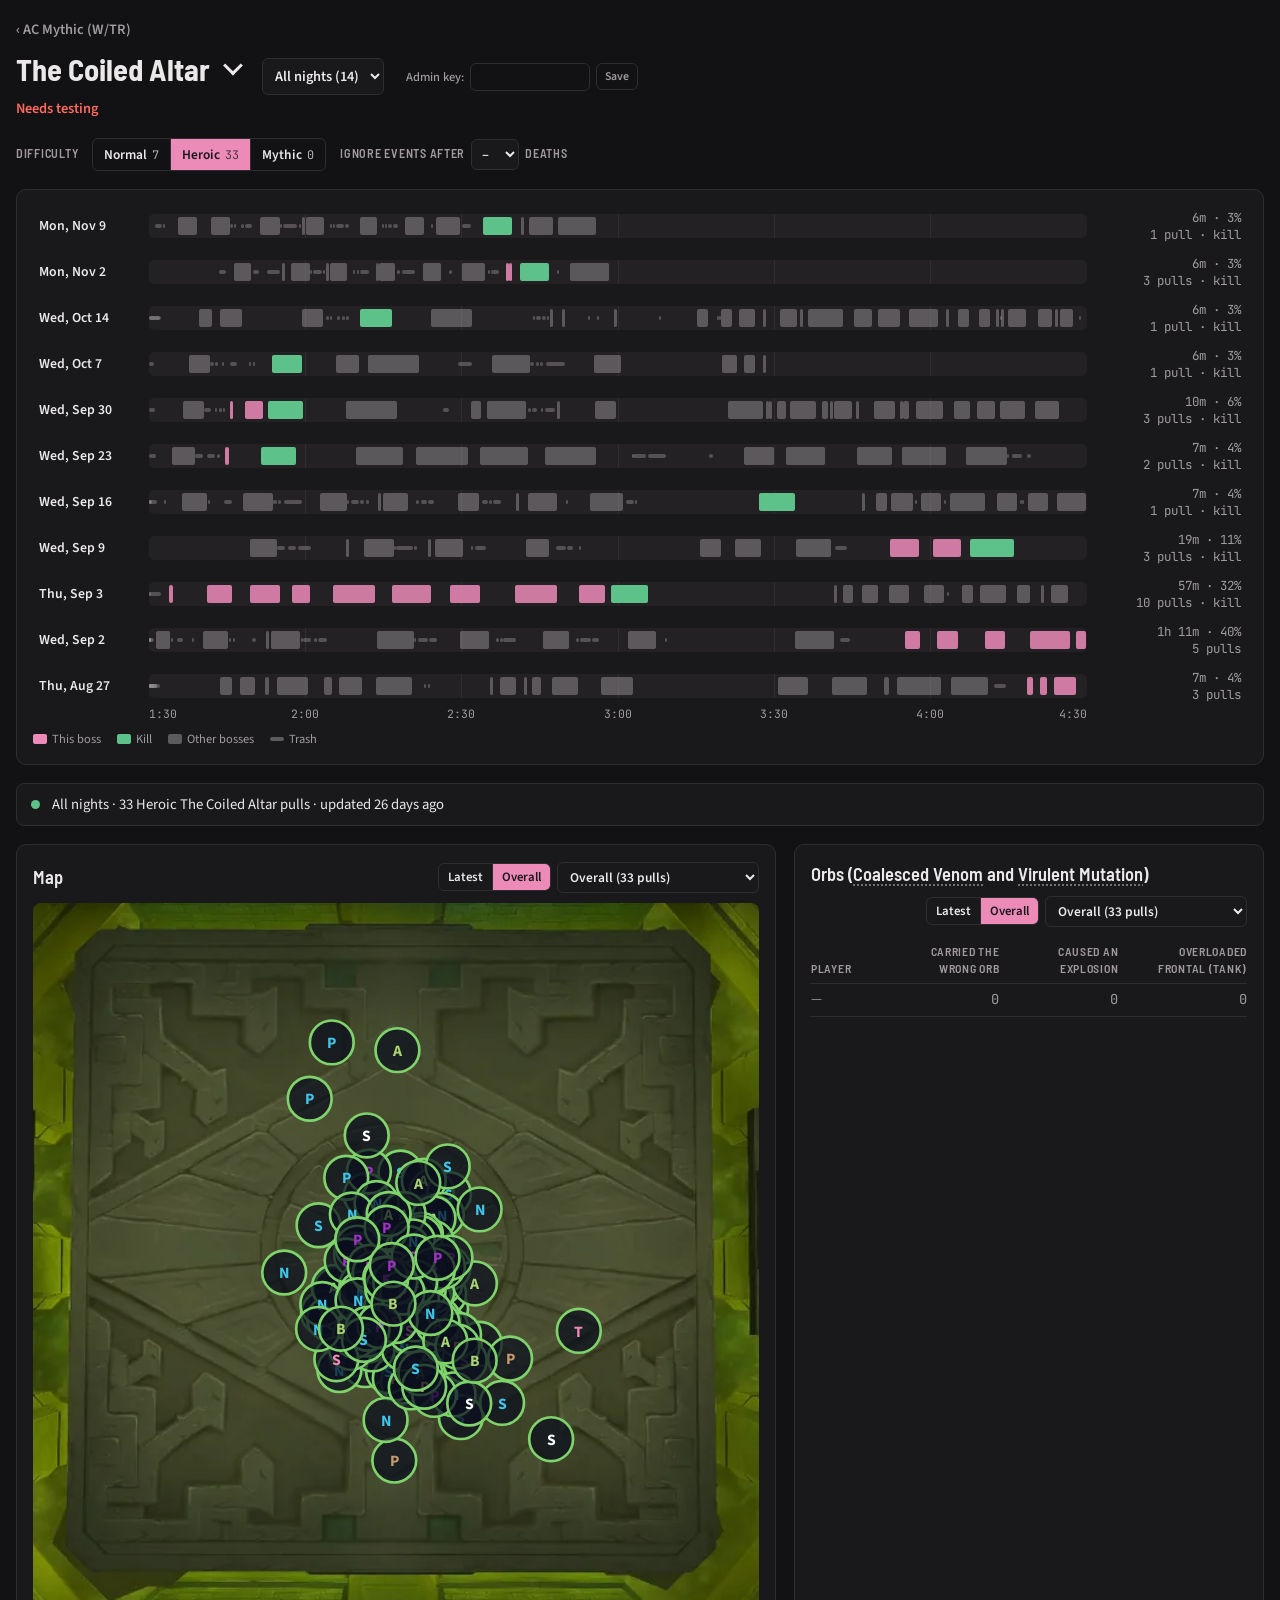
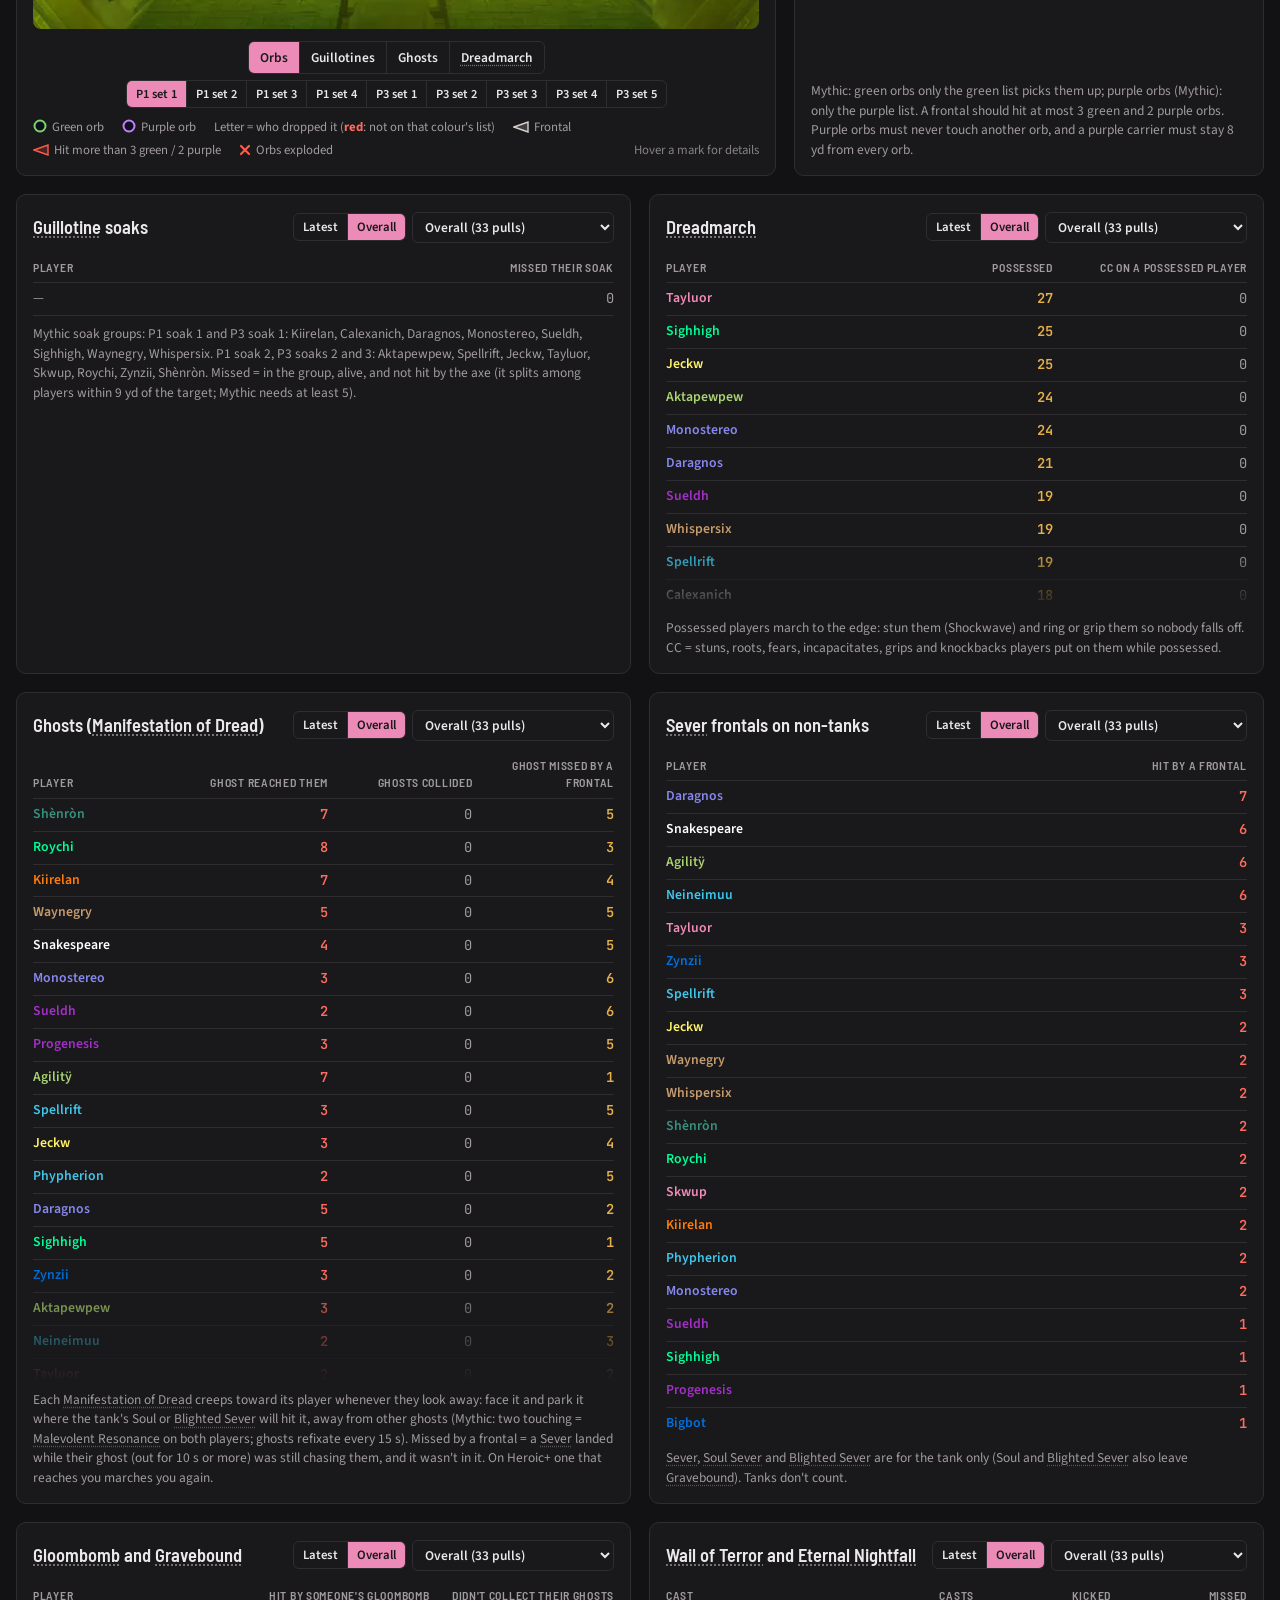
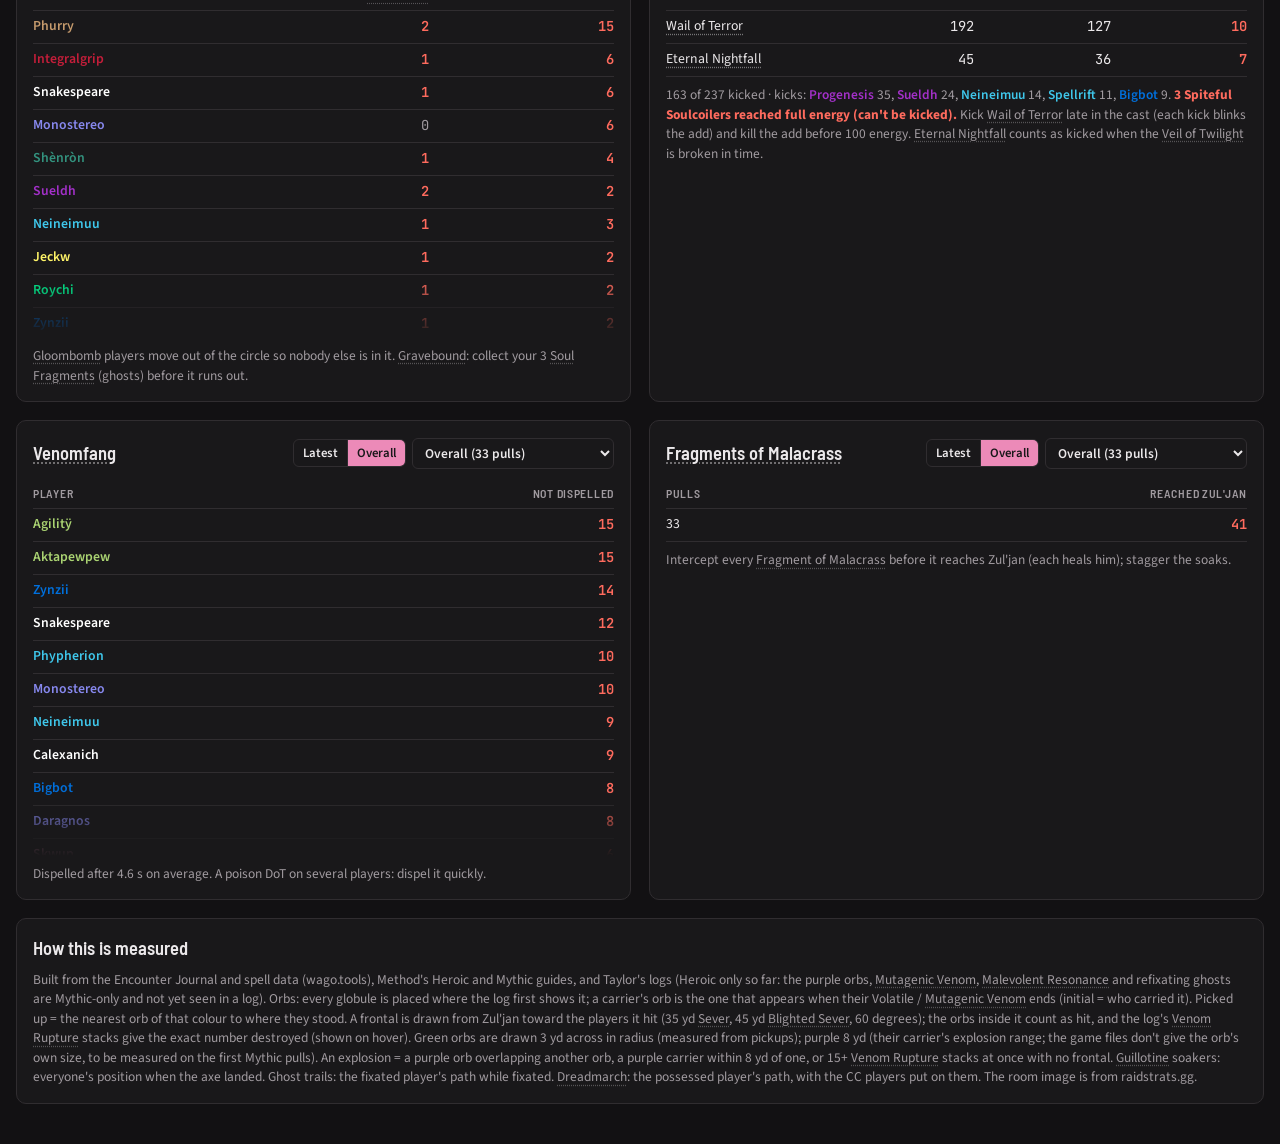
==== commit ae833781: "updates" ====
--- a/coiled-altar.html
+++ b/coiled-altar.html
@@ -56,7 +56,7 @@
 }
 function orbSim(p){
   if (p._orb) return p._orb;
-  const deluges = castsOf(p, 'Toxic Deluge'), setAt = t => Math.max(1, deluges.filter(d => d <= t + 0.5).length);
+  const deluges = castsOf(p, 'Toxic Deluge'), setAt = t => orbSetAt(p, t);
   let orbs = (p.orbs || []).map(o => ({t: o[0], kind: o[1], id: o[2], pos: [o[3], o[4]]}));
   if (!p.orbs) orbs = (p.drops || []).filter(d => d[1] === 'Coalesced Venom').map(d => ({t: d[0], kind: 'cv', pos: d[2]}));
   if (!p.orbs && !p.drops) orbs = auras(p, 'Volatile Venom').filter(a => a[2] != null && a[6]).map(a => ({t: a[2], kind: 'cv', pos: a[6]}));   // oldest nights
@@ -100,6 +100,13 @@
   });
   return (p._orb = {orbs, frontals, booms});
 }
+// a set's key = phase * 10 + its number in that phase (P1 set 2 = 12, P3 set 1 = 31): P3 starts with Soulbinding (the intermission)
+function orbSetAt(p, t){
+  const soul = castsOf(p, 'Soulbinding')[0], p3 = soul != null && t >= soul, ds = castsOf(p, 'Toxic Deluge').filter(d => p3 ? d >= soul : soul == null || d < soul);
+  return (p3 ? 30 : 10) + Math.max(1, ds.filter(d => d <= t + 0.5).length);
+}
+const ORB_PLAN = [11, 12, 13, 14, 31, 32, 33];   // Mythic: four orb sets in P1, three in P3 (the raid's plan)
+const orbSetLabel = k => `P${Math.floor(k / 10)} set ${k % 10}`;
 const orbSets = p => { const S = orbSim(p); return [...new Set([...S.orbs.map(o => o.set), ...S.frontals.map(f => f.set)])]; };
 const fate = o => o.how ? `<br>${esc(o.how)}${o.pickedBy ? ' by ' + nameTip(o.pickedBy) : ''} at ${mss(o.gone)}` : '';
 function orbMarks(p, set){
@@ -224,7 +231,14 @@
   map: {src: 'img/maps/coiled-altar.webp', cal: {cx: 1158, cy: 0, ppy: 6.029, rot: 0, center: [299.5, 290]}},
   // map overlays, each with a button per set under it; the tables with the same ov move up beside the map when it's picked
   overlays: [
-    {id: 'orbs', label: 'Orbs', sets: list => setsOf(list, orbSets, k => `Set ${k}`), get: orbMarks, spots: ['cv', 'vm'],
+    {id: 'orbs', label: 'Orbs', get: orbMarks, spots: ['cv', 'vm'],
+     // on Mythic every planned set has a button (so spots can be placed before any pull); P1 sets share one spot layout (group 1),
+     // each P3 set has its own (31, 32, 33)
+     sets: list => { const S = setsOf(list, orbSets, orbSetLabel), have = new Set(S.map(x => x.k));
+       if (st.diff === 16) ORB_PLAN.forEach(k => { if (!have.has(k)) S.push({k, label: orbSetLabel(k)}); });
+       return S.sort((a, b) => a.k - b.k); },
+     spotGroup: k => k < 30 ? 1 : k,
+     setNote: k => k < 30 ? `${orbSetLabel(k)} (every P1 set shares these spots)` : `${orbSetLabel(k)} (its own spots)`,
      key: () => `<span>${KEY_ORB(ORB.cv.color)}Green orb</span><span>${KEY_ORB(ORB.vm.color)}Purple orb</span><span>Letter = who dropped it (<b style="color:var(--crit)">red</b>: not on that colour's list)</span>` +
        `<span>${KEY_CONE('#d8d2cf')}Frontal</span><span>${KEY_CONE('#ff5a4a')}Hit more than ${FRONT_MAX.cv} green / ${FRONT_MAX.vm} purple</span><span>${keyCross('#ff5a4a')}Orbs exploded</span>`},
     {id: 'guil', label: 'Guillotines', sets: list => setsOf(list, p => guillotines(p).map(g => g.key), k => k < 30 ? `P1 soak ${k - 10}` : `P3 soak ${k - 30}`), get: guilMarks,
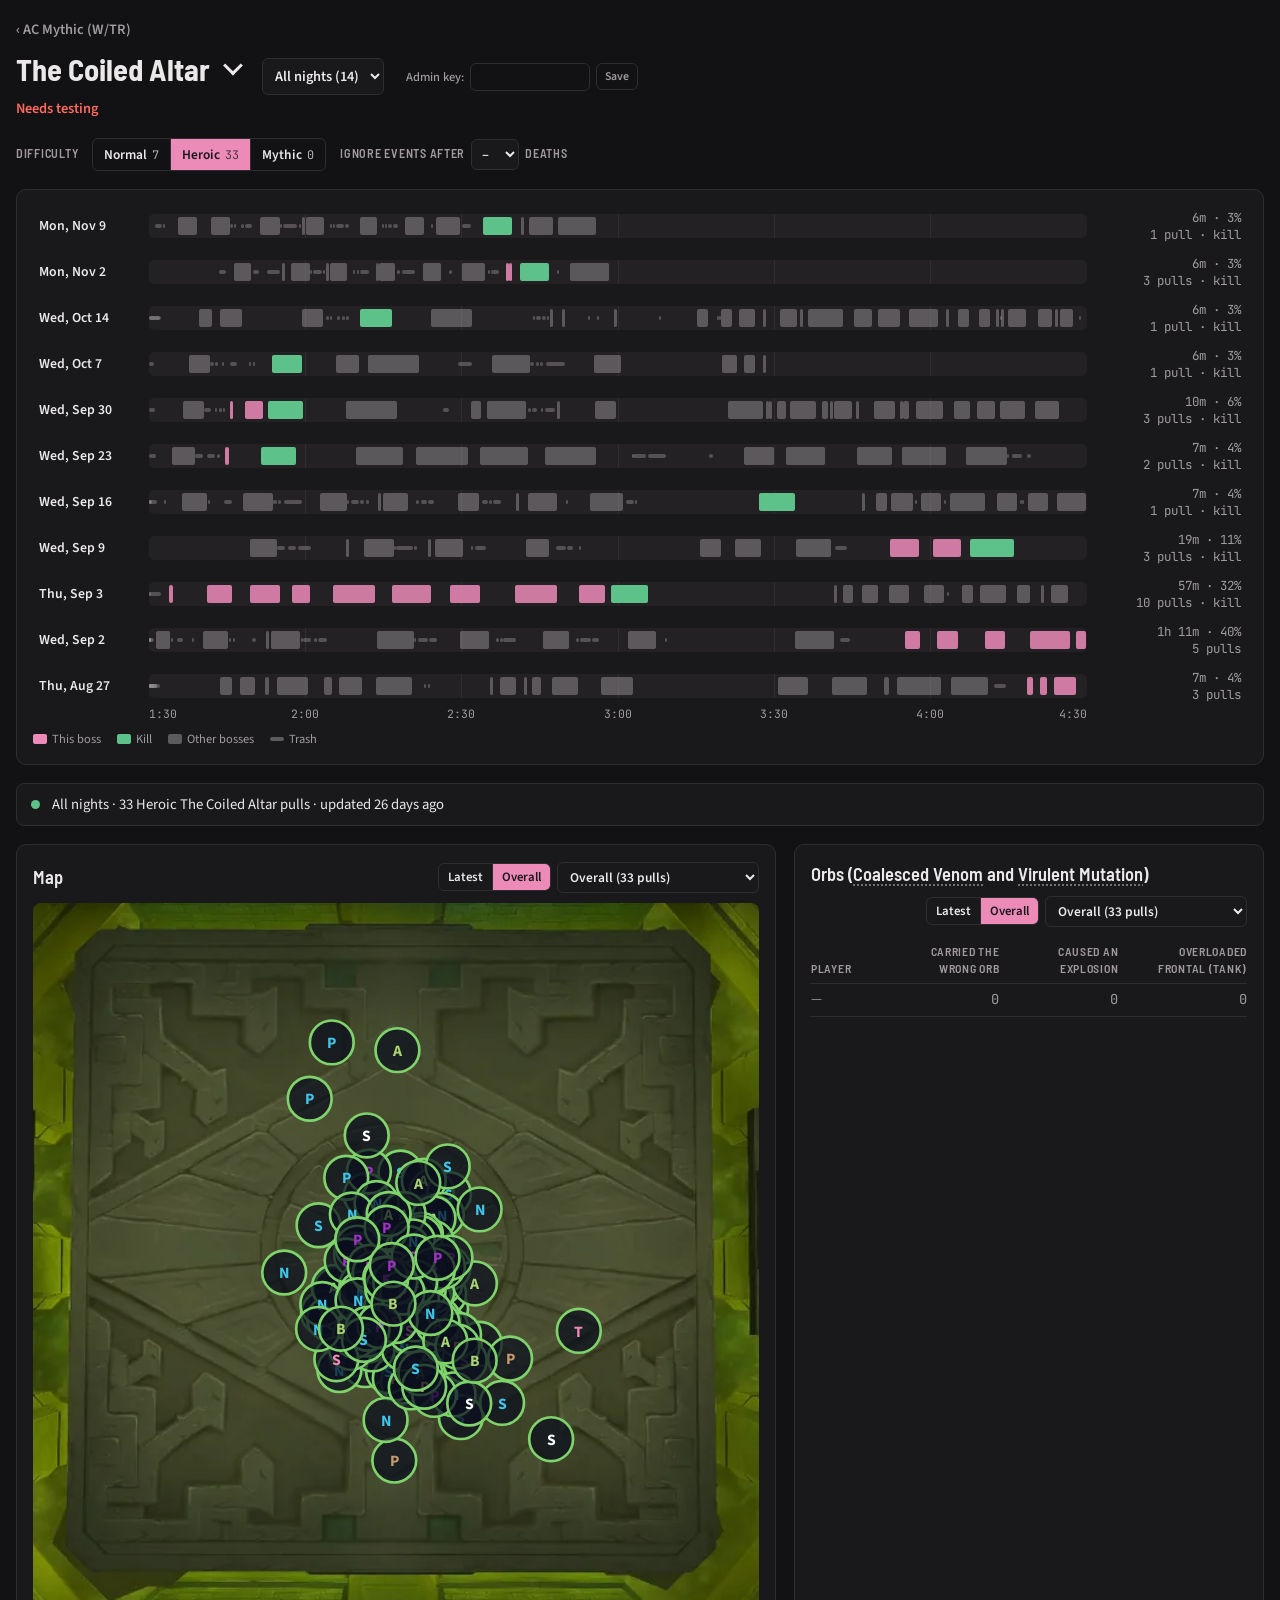
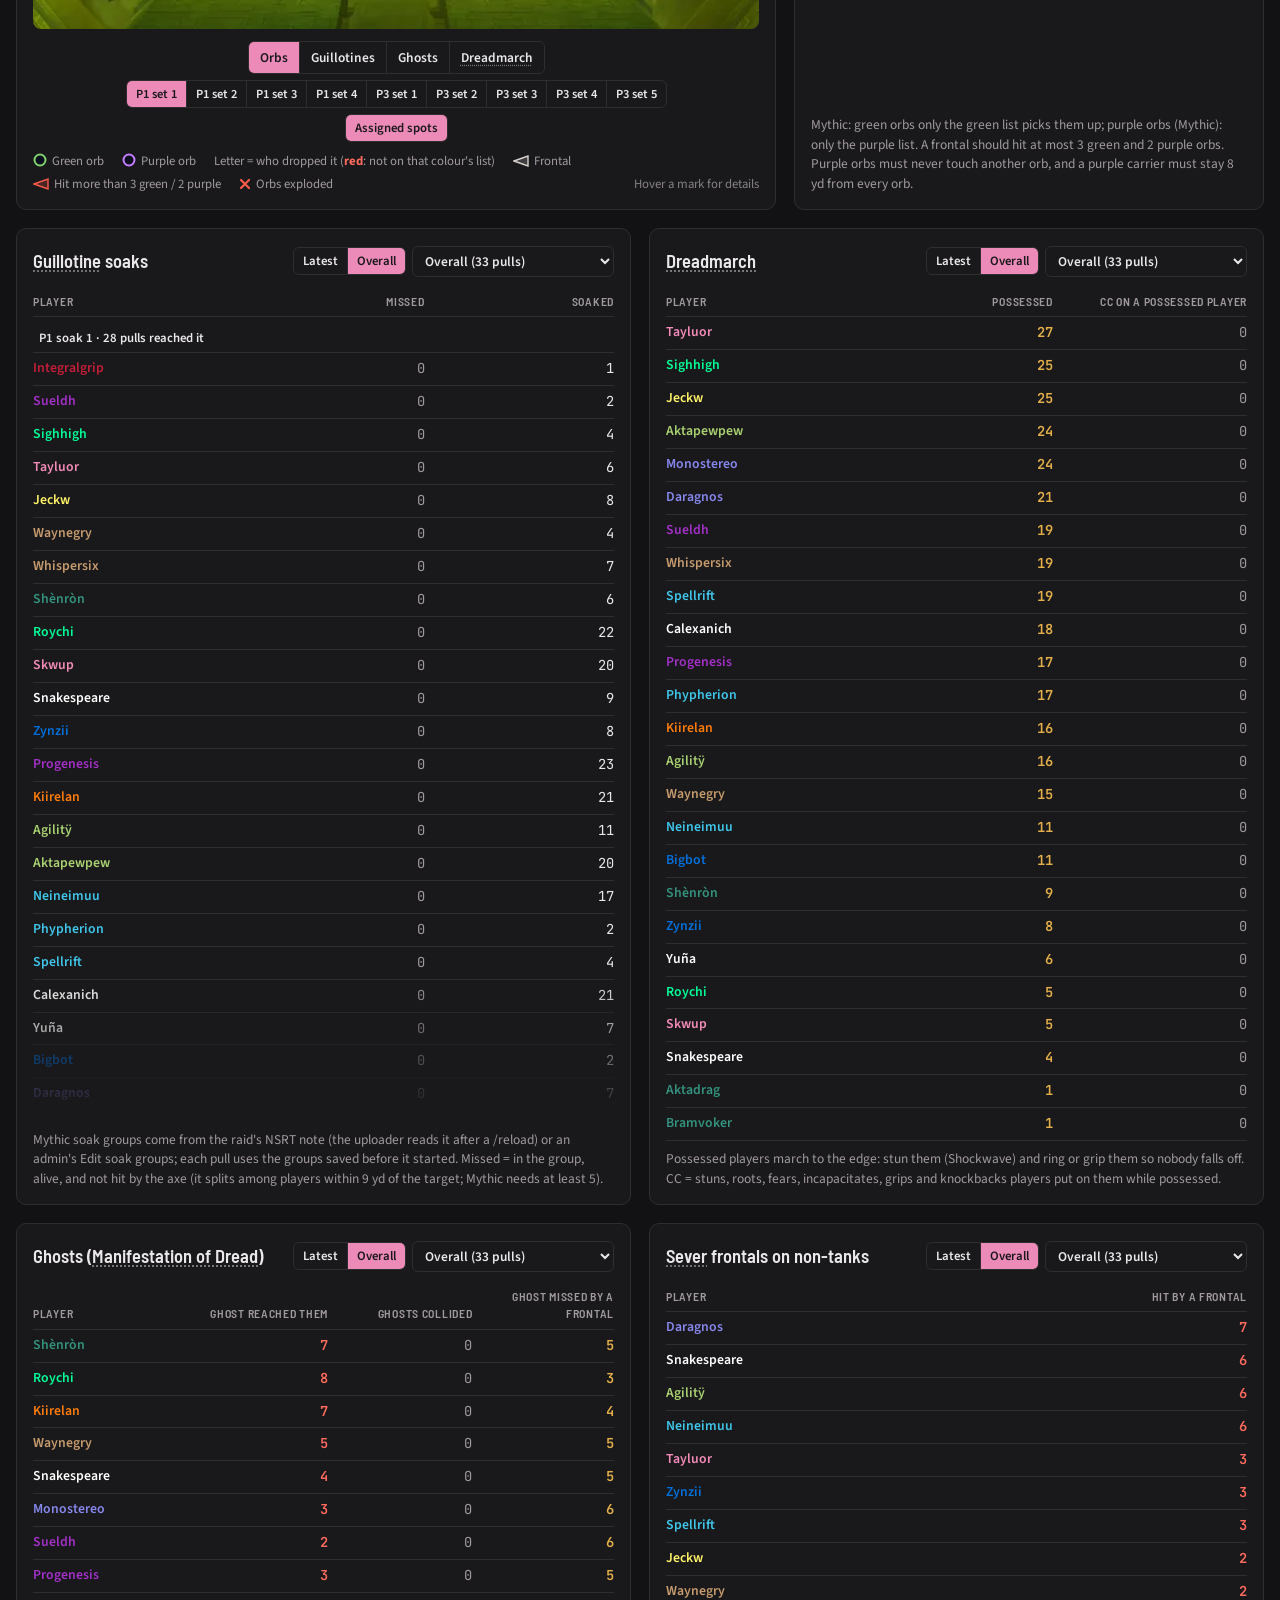
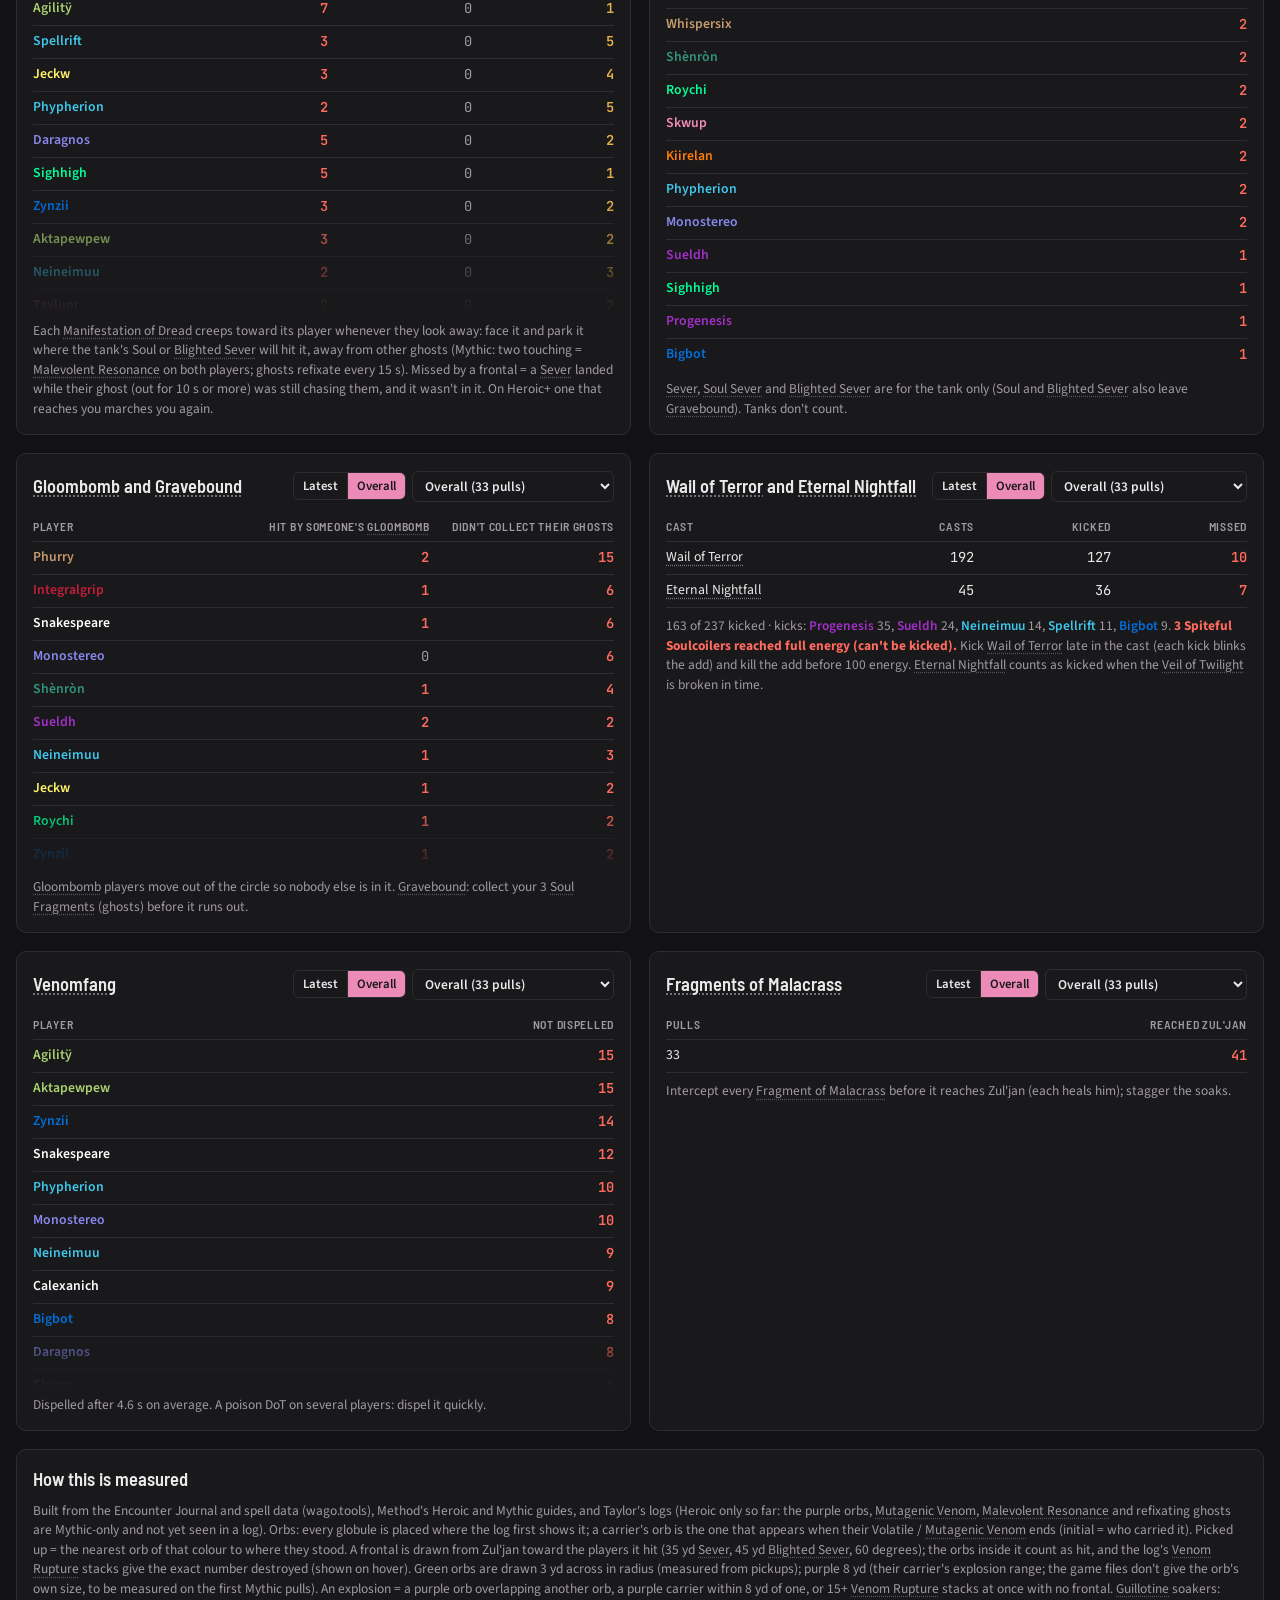
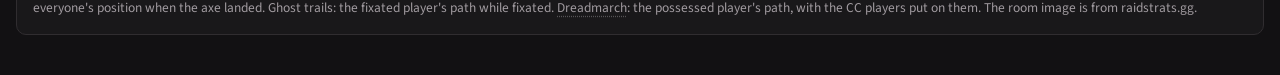
==== commit 088b83f3: "coiled altar updates" ====
--- a/coiled-altar.html
+++ b/coiled-altar.html
@@ -105,8 +105,10 @@
   const soul = castsOf(p, 'Soulbinding')[0], p3 = soul != null && t >= soul, ds = castsOf(p, 'Toxic Deluge').filter(d => p3 ? d >= soul : soul == null || d < soul);
   return (p3 ? 30 : 10) + Math.max(1, ds.filter(d => d <= t + 0.5).length);
 }
-const ORB_PLAN = [11, 12, 13, 14, 31, 32, 33];   // Mythic: four orb sets in P1, three in P3 (the raid's plan)
-const orbSetLabel = k => `P${Math.floor(k / 10)} set ${k % 10}`;
+// set 10 = "P1": where the P1 spots are placed before any pull (every P1 set shares them); 31, 32... = P3 sets, each its own spots
+const orbSetLabel = k => k === 10 ? 'P1' : `P${Math.floor(k / 10)} set ${k % 10}`;
+// P3 sets that have spots: saved ones, plus the unsaved ones while an admin edits
+const spotP3Sets = () => [...new Set([...Object.keys(spotsNow(16)), ...Object.keys(editingSpots() ? SPOTS.draft : {})].map(k => (k.match(/^s(3\d):/) || [])[1]).filter(Boolean).map(Number))];
 const orbSets = p => { const S = orbSim(p); return [...new Set([...S.orbs.map(o => o.set), ...S.frontals.map(f => f.set)])]; };
 const fate = o => o.how ? `<br>${esc(o.how)}${o.pickedBy ? ' by ' + nameTip(o.pickedBy) : ''} at ${mss(o.gone)}` : '';
 function orbMarks(p, set){
@@ -114,7 +116,7 @@
   S.frontals.filter(F => F.set === set).forEach(F => out.push({mark: 'cone', pos: F.pos, dir: F.dir, len: F.len, deg: F.deg, t: F.t, color: F.bad ? '#ff5a4a' : '#d8d2cf',
     tip: `<b>${esc(F.name)}</b>${F.tanks.length ? ' on ' + F.tanks.map(nameTip).join(', ') : ''}<br>Hit ${F.hits.cv} green, ${F.hits.vm} purple${F.log ? ` (the log: ${F.log} destroyed)` : ''}`}));
   S.orbs.filter(o => o.set === set).forEach(o => { const K = ORB[o.kind];
-    out.push({mark: 'orb', pos: o.pos, r: K.r, color: K.color, letter: initial(o.by), lc: o.by ? (o.ok ? color(o.by) : '#ff5a4a') : null, t: o.t,
+    out.push({mark: 'orb', kind: o.kind, dropped: !!o.by, pos: o.pos, r: K.r, color: K.color, letter: initial(o.by), lc: o.by ? (o.ok ? color(o.by) : '#ff5a4a') : null, t: o.t,
       tip: o.by ? `${nameTip(o.by)} dropped a ${K.label.toLowerCase()} here${o.ok ? '' : ` <b style="color:var(--crit)">(not on the ${ORB[o.carried].pick} list)</b>`}${fate(o)}`
                 : `${K.label} from Toxic Deluge${fate(o)}`}); });
   S.booms.filter(b => b.set === set && b.pos).forEach(b => out.push({mark: 'cross', pos: b.pos, t: b.t, color: '#ff5a4a',
@@ -132,11 +134,19 @@
 
 // ======== Guillotines: P1 soaks 1-2 (Guillotine), P3 soaks 1-3 (Grim Guillotine) ========
 // the soak groups (Taylor 2026-11-11); the target is on the axe and doesn't count as missing
-const G1 = ['Kiirelan', 'Calexanich', 'Daragnos', 'Monostereo', 'Sueldh', 'Sighhigh', 'Waynegry', 'Whispersix'];
+const G1 = ['Calexanich', 'Daragnos', 'Kiirelan', 'Monostereo', 'Yuña', 'Sighhigh', 'Sueldh', 'Waynegry'];   // the NSRT note, 2026-11-11
 const G2 = ['Aktapewpew', 'Spellrift', 'Jeckw', 'Tayluor', 'Skwup', 'Roychi', 'Zynzii', 'Shènròn'];
 const GUIL = {'Guillotine': {phase: 'P1', groups: [G1, G2], target: '#1283485', hit: 'Guillotine soak', snap: '#1283594'},
               'Grim Guillotine': {phase: 'P3', groups: [G1, G2, G2], target: '#1299266', hit: 'Grim Guillotine soak', snap: '#1299296'}};
 const GUIL_R = 9;
+// the Mythic plan: each soak's key (as guillotines() numbers them), label and group
+const G3 = ['Aktapewpew', 'Jeckw', 'Skwup', 'Spellrift', 'Tayluor', 'Integralgrip', 'Phurry', 'Snakespeare'];
+const GUIL_DEF = [[11, 'P1 soak 1', G1], [12, 'P1 soak 2', G2], [31, 'P3 soak 1', G1], [32, 'P3 soak 2', G2], [33, 'P3 soak 3', G3]].map(([key, label, group]) => ({key, label, group}));
+// the groups in force: saved ones (Edit soak groups, or the uploader reading the NSRT note) for that moment, else the defaults
+const soakGroups = (utcMs, diff) => { const g = groupsAt(GROUPS.soaks, utcMs, diff) || {}; return GUIL_DEF.map(P0 => Object.assign({}, P0, {group: g[P0.key] || P0.group})); };
+const GUIL_PLAN_NOW = () => soakGroups(Date.now(), 16);
+const GUIL_TXT = {target: 'Targeted', soaked: 'Soaked', extra: 'Soaked (not in this group)', missed: 'Missed the soak', dead: 'Dead before it landed', absent: 'Not in the raid'};
+const GUIL_CLS = {target: '', soaked: 'good', extra: 'bad', missed: 'bad', dead: 'dim', absent: 'dim'};
 function guillotines(p){
   if (p._guil) return p._guil;
   const out = [];
@@ -146,11 +156,19 @@
     const land = snap ? snap[0] : tgt && tgt[2] != null ? tgt[2] : c + 5;
     const hit = [...new Set(hitsOf(p, G.hit).filter(h => Math.abs(h[0] - land) < 2).map(h => h[1]))];
     // the soak groups are the Mythic plan; other difficulties show who soaked, nobody "missed"
-    const group = p.diff === 16 ? G.groups[i] || [] : hit, target = tgt ? tgt[0] : null;
+    const planned = p.diff === 16 ? (soakGroups(pullUtc(p), p.diff).find(x => x.key === key) || {}).group : null;
+    const group = p.diff === 16 ? planned || G.groups[i] || [] : hit, target = tgt ? tgt[0] : null;
     const dead = n => p.deaths.some(d => d[1] === n && d[0] < land);
     const missed = p.diff !== 16 ? [] : group.filter(n => n !== target && !hit.includes(n) && !dead(n) && (p.specs ? p.specs[n] != null : true));
-    out.push({key, label: `${G.phase} soak ${i + 1}`, cast, t: land, target, hit, group, missed, snap: snap ? snap[2] : {},
-      tpos: (snap && target && snap[2][target]) || (tgt && tgt[6]) || null});
+    const sp = snap ? snap[2] : {}, tpos = (snap && target && sp[target]) || (tgt && tgt[6]) || null;
+    // one row per soaker of this soak only (Taylor: "just have rows for each soaking player"): Mythic = the soak's group members
+    // in the raid (not the target, who is in the heading); other difficulties = whoever the axe hit
+    const status = n => hit.includes(n) ? 'soaked' : dead(n) ? 'dead' : p.specs && p.specs[n] == null ? 'absent' : 'missed';
+    // Mythic: anyone the axe hit who isn't in this soak's group and isn't the target is added after the group (Taylor 2026-11-11)
+    const players = [...group.filter(n => n !== target).map(n => ({n, s: status(n)})),
+      ...(p.diff === 16 ? hit.filter(n => n !== target && !group.includes(n)).map(n => ({n, s: 'extra'})) : [])]
+      .map(x => Object.assign(x, {d: tpos && sp[x.n] ? dist(sp[x.n], tpos) : null}));
+    out.push({key, label: `${G.phase} soak ${i + 1}`, cast, t: land, target, hit, group, missed, snap: sp, tpos, players});
   }));
   return (p._guil = out.sort((a, b) => a.t - b.t));
 }
@@ -163,6 +181,33 @@
     out.push({pos: q, n, t: g.t, color: color(n), tip: `${nameTip(n)}${miss ? ' <b style="color:var(--crit)">missed the soak</b>' : ' soaked'}`}); });
   if (g.tpos) out.push({mark: 'diamond', pos: g.tpos, t: g.t, color: '#ffffff', tip: `${g.target ? nameTip(g.target) : 'Target'}: targeted by ${esc(g.cast)}<br>${g.hit.length} soaked`});
   return out;
+}
+
+// admin: Edit soak groups (under the Guillotine table): one line of names per soak; Save counts for Mythic pulls from now on
+function soakEditor(el){
+  if (!isEditor()){ el.innerHTML = ''; return; }
+  const d0 = el.querySelector('details.grped'); if (d0 && d0.open) return;   // leave it alone while it's being edited
+  const plan = GUIL_PLAN_NOW(), mine = (GROUPS.soaks || []).filter(c => !c.diffs || c.diffs.includes(16));
+  const fmt = c => new Date(c.at * 1000).toLocaleString(undefined, {month: 'short', day: 'numeric', hour: 'numeric', minute: '2-digit'});
+  el.innerHTML = `<details class="grped"><summary>Edit soak groups</summary>
+    <p class="sphelp">Mythic. Names separated by spaces; they count for pulls that start after you save (the uploader also updates them from the NSRT note after a /reload).</p>
+    ${plan.map(P0 => `<label class="soakrow"><span>${esc(P0.label)}</span><input type="text" data-k="${P0.key}" value="${esc(P0.group.join(' '))}" aria-label="${esc(P0.label)} soakers"></label>`).join('')}
+    <div class="gact"><button type="button" class="pri" data-a="save">Save</button><span class="gmsg"></span></div>
+    <div class="ghist">${mine.length ? 'Saved (newest first): ' + mine.slice(-4).reverse().map(fmt).join(' · ') + '.' : 'Nothing saved yet: these are the NSRT note\'s groups.'}</div></details>`;
+  const msg = (t, bad) => { const m = el.querySelector('.gmsg'); m.textContent = t; m.classList.toggle('bad', !!bad); };
+  el.querySelector('[data-a="save"]').onclick = async () => {
+    const groups = {}, known = new Set(ROSTER.map(r => r[0])), odd = [];
+    el.querySelectorAll('input[data-k]').forEach(i => { groups[i.dataset.k] = i.value.split(/[\s,]+/).filter(Boolean); groups[i.dataset.k].forEach(n => { if (!known.has(n)) odd.push(n); }); });
+    msg('Saving…');
+    try { const r = await fetch(`api/groups/${TEAM.id}/${TIER}/coiled-altar/soaks`, {method: 'PUT', headers: {'Authorization': 'Bearer ' + adminKey(), 'Content-Type': 'application/json'},
+        body: JSON.stringify({groups, from: 'now', diffs: [16]})});
+      const j = await r.json().catch(() => ({}));
+      if (r.status === 401){ msg('The server didn\'t accept the admin key: sign out (title row) and save it again.', true); return; }
+      if (!r.ok || !j.ok){ msg(j.error === 'path not allowed' ? 'The server needs updating first (push, then rerun setup).' : (j.error || `Couldn't save (${r.status}).`), true); return; }
+      GROUPS.soaks = j.changes.slice().sort((a, b) => a.at - b.at); GROUPS_RAW.soaks = JSON.stringify(j.changes);
+      msg('Saved.' + (odd.length ? ` Not on the roster (check the spelling): ${[...new Set(odd)].join(', ')}.` : ''), !!odd.length);
+      render();   // the box stays open so the message (and any spelling warning) stays visible
+    } catch (e) { msg('Couldn\'t reach the server.', true); } };
 }
 
 // ======== Ghosts (Manifestation of Dread): a set = the ghosts from one Dreadmarch ========
@@ -234,11 +279,18 @@
     {id: 'orbs', label: 'Orbs', get: orbMarks, spots: ['cv', 'vm'],
      // on Mythic every planned set has a button (so spots can be placed before any pull); P1 sets share one spot layout (group 1),
      // each P3 set has its own (31, 32, 33)
-     sets: list => { const S = setsOf(list, orbSets, orbSetLabel), have = new Set(S.map(x => x.k));
-       if (st.diff === 16) ORB_PLAN.forEach(k => { if (!have.has(k)) S.push({k, label: orbSetLabel(k)}); });
+     // the sets in the pulls shown, however many there were. On Mythic also: "P1" when no P1 set is in view (to place the shared P1
+     // spots), every P3 set that has spots saved, and for an admin the next P3 set (to place its spots before it's ever reached)
+     sets: list => { const S = setsOf(list, orbSets, orbSetLabel), have = new Set(S.map(x => x.k)), add = k => { if (!have.has(k)){ have.add(k); S.push({k, label: orbSetLabel(k)}); } };
+       if (st.diff === 16){
+         if (![...have].some(k => k < 30)) add(10);
+         spotP3Sets().forEach(add);
+         // admin: P3 sets 1-3 (the raid's three P3 layouts) are always there to place spots on, plus one past the highest
+         if (isEditor()){ const top = Math.max(33, ...[...have].filter(k => k > 30)); for (let k = 31; k <= top + 1; k++) add(k); }
+       }
        return S.sort((a, b) => a.k - b.k); },
      spotGroup: k => k < 30 ? 1 : k,
-     setNote: k => k < 30 ? `${orbSetLabel(k)} (every P1 set shares these spots)` : `${orbSetLabel(k)} (its own spots)`,
+     setNote: k => k < 30 ? `${orbSetLabel(k)} (every P1 set shares these spots)` : `${orbSetLabel(k)} (its own spots; add spots here and the next P3 set's button appears)`,
      key: () => `<span>${KEY_ORB(ORB.cv.color)}Green orb</span><span>${KEY_ORB(ORB.vm.color)}Purple orb</span><span>Letter = who dropped it (<b style="color:var(--crit)">red</b>: not on that colour's list)</span>` +
        `<span>${KEY_CONE('#d8d2cf')}Frontal</span><span>${KEY_CONE('#ff5a4a')}Hit more than ${FRONT_MAX.cv} green / ${FRONT_MAX.vm} purple</span><span>${keyCross('#ff5a4a')}Orbs exploded</span>`},
     {id: 'guil', label: 'Guillotines', sets: list => setsOf(list, p => guillotines(p).map(g => g.key), k => k < 30 ? `P1 soak ${k - 10}` : `P3 soak ${k - 30}`), get: guilMarks,
@@ -250,7 +302,7 @@
   ],
   // assigned drop spots for each orb set, placed on the map in admin mode (rings = the orb's size)
   spots: {set: 'spots', kinds: ORB},
-  groupSets: ['pickers'],   // who may pick up green / purple orbs (admin: Edit orb pickers under the Orbs table)
+  groupSets: ['pickers', 'soaks'],   // who may pick up green / purple orbs (admin: Edit orb pickers under the Orbs table)
   hitNames: {'#1297906': 'Gravebound ran out', '#1283594': 'Guillotine soak', '#1299296': 'Grim Guillotine soak'},
   modules: [
     {id: 'orbs', ov: 'orbs', title: 'Orbs (Coalesced Venom and Virulent Mutation)',
@@ -265,11 +317,25 @@
        current: groupsAt(GROUPS.pickers, Date.now(), st.diff) || PICKERS, changes: GROUPS.pickers || [], onSaved: ch => { GROUPS.pickers = ch; GROUPS_RAW.pickers = JSON.stringify(ch); render(); }}),
      note: `Mythic: green orbs only the green list picks them up; purple orbs (Mythic): only the purple list. A frontal should hit at most ${FRONT_MAX.cv} green and ${FRONT_MAX.vm} purple orbs. Purple orbs must never touch another orb, and a purple carrier must stay ${ORB.vm.cr} yd from every orb.`},
 
-    {id: 'guil', ov: 'guil', title: 'Guillotine soaks',
-     one: p => ({head: [['Soak', 'l'], ['Target', 'l'], ['Missed their soak', 'l'], 'Soaked'], rows: guillotines(p).map(g => [`<td class="l">${esc(g.label)}</td>`,
-       g.target ? P(g.target) : '<td class="l dim">–</td>', PS(g.missed), N(g.hit.length, p.diff === 16 && g.hit.length < 5 ? 'bad' : '')])}),
-     all: list => perPlayer(list, [{h: 'Missed their soak', get: p => guillotines(p).flatMap(g => g.missed.map(n => ({n, t: g.t})))}]),
-     note: `Mythic soak groups: P1 soak 1 and P3 soak 1: ${G1.join(', ')}. P1 soak 2, P3 soaks 2 and 3: ${G2.join(', ')}. Missed = in the group, alive, and not hit by the axe (it splits among players within ${GUIL_R} yd of the target; Mythic needs at least 5).`},
+    {id: 'guil', ov: 'guil', title: 'Guillotine soaks', nosort: true,
+     // a section per soak, then a row per player in its group. Mythic: every planned soak is listed with its whole group, with
+     // or without data (Taylor: "I want to SEE THE PLAYERS IN THEIR ROWS WITH NO DATA STILL"); other difficulties: the soaks
+     // that happened, with whoever the axe hit
+     one: p => { const gs = guillotines(p), plan = p.diff === 16 ? soakGroups(pullUtc(p), 16) : gs.map(g => ({key: g.key}));
+       return {head: [['Player', 'l'], ['Result', 'l'], 'From the target'], rows: plan.flatMap(P0 => { const g = gs.find(x => x.key === P0.key);
+         if (!g) return [`${esc(P0.label)} · <span class="dim">not reached this pull</span>`, ...P0.group.map(n => [P(n), '<td class="l dim">–</td>', '<td class="num dim">–</td>'])];
+         return [`${esc(g.label)} · ${esc(g.cast)} on ${g.target ? pname(g.target) : '<span class="dim">?</span>'} · <span class="${p.diff === 16 && g.hit.length < 5 ? 'bad' : 'dim'}">${g.hit.length} soaked</span>`,
+           ...g.players.map(x => [P(x.n), `<td class="l ${GUIL_CLS[x.s]}">${GUIL_TXT[x.s]}</td>`, x.d == null ? '<td class="num dim">–</td>' : N(x.d.toFixed(1) + ' yd', x.d > GUIL_R || x.s === 'extra' ? 'bad' : '')])]; })}; },
+     all: list => { const by = {};   // per soak: each player's missed / soaked over the pulls that reached it
+       if (st.diff === 16) GUIL_PLAN_NOW().forEach(P0 => { by[P0.key] = {label: P0.label, n: 0, P: Object.fromEntries(P0.group.map(n => [n, {missed: 0, soaked: 0}]))}; });
+       list.forEach(p => guillotines(p).forEach(g => { const b = by[g.key] ||= {label: g.label, n: 0, P: {}}; b.n++;
+         g.players.forEach(x => { const r = b.P[x.n] ||= {missed: 0, soaked: 0}; if (x.s === 'missed') r.missed++; if (x.s === 'soaked' || x.s === 'extra') r.soaked++; if (x.s === 'extra') r.extra = true; }); }));
+       return {head: [['Player', 'l'], 'Missed', 'Soaked'], rows: Object.keys(by).sort((a, b) => a - b).flatMap(k => { const b = by[k];
+         return [`${esc(b.label)} · ${b.n} pull${b.n === 1 ? '' : 's'} reached it`, ...Object.entries(b.P).sort((x, y) => y[1].missed - x[1].missed || byRoster(x[0], y[0]))
+           .sort((x, y) => !!x[1].extra - !!y[1].extra)   // players not in the group last, their soaks in red
+           .map(([n, r]) => [P(n), N(r.missed), N(r.soaked, r.extra ? 'bad' : '')])]; })}; },
+     edit: el => soakEditor(el),
+     note: `Mythic soak groups come from the raid's NSRT note (the uploader reads it after a /reload) or an admin's Edit soak groups; each pull uses the groups saved before it started. Missed = in the group, alive, and not hit by the axe (it splits among players within ${GUIL_R} yd of the target; Mythic needs at least 5).`},
 
     {id: 'march', ov: 'march', title: 'Dreadmarch',
      one: p => ({head: ['Time', ['Possessed', 'l'], 'Freed after', ['CC on them', 'l']], rows: marches(p).flatMap(m => m.a.map(a => { const end = a[2] != null ? a[2] : p.dur, c = ccsOn(p, a[0], a[1], end);
@@ -306,7 +372,9 @@
      note: "Kick Wail of Terror late in the cast (each kick blinks the add) and kill the add before 100 energy. Eternal Nightfall counts as kicked when the Veil of Twilight is broken in time."},
 
     {id: 'fang', title: 'Venomfang',
-     one: p => ({head: ['Time', ['Player', 'l'], ['Dispelled by', 'l'], 'After'], rows: fangs(p).filter(f => !f.by || f.s > 6).map(f => [T(f.t), P(f.n), f.by ? P(f.by) : '<td class="l bad">not dispelled</td>', N(f.s.toFixed(1) + ' s', f.by ? (f.s > 6 ? 'meh' : '') : 'bad')])}),
+     // every Venomfang (Taylor 2026-11-11): the targeted player, then "dispelled in X s by <dispeller>" or "not dispelled"
+     one: p => ({head: ['Time', ['Targeted', 'l'], ['Result', 'l']], rows: fangs(p).map(f => [T(f.t), P(f.n),
+       f.by ? `<td class="l${f.s > 6 ? ' meh' : ''}">Dispelled in ${f.s.toFixed(1)} s by ${pname(f.by)}</td>` : '<td class="l bad">Not dispelled</td>'])}),
      all: list => perPlayer(list, [{h: 'Not dispelled', get: p => fangs(p).filter(f => !f.by).map(f => ({n: f.n, t: f.t}))}]),
      foot: list => { const d = list.flatMap(fangs).filter(f => f.by); return d.length ? `Dispelled after ${(d.reduce((a, f) => a + f.s, 0) / d.length).toFixed(1)} s on average.` : ''; },
      note: 'A poison DoT on several players: dispel it quickly.'},
--- a/boss.css
+++ b/boss.css
@@ -144,6 +144,15 @@
 .mpanel .ovsub{margin-top:6px;flex-wrap:wrap;justify-content:center}
 .mpanel .ovsub button{font-size:.78rem;padding:4px 9px}
 .spoted .spkind{margin:8px 0 0}
+.grped .soakrow{display:grid;grid-template-columns:90px minmax(0,1fr);gap:8px;align-items:center;margin:6px 0}
+.grped .soakrow input{width:100%}
+.mpanel .sptog{display:flex;width:fit-content;margin:6px auto 0}
+.caled .calgrid{display:grid;grid-template-columns:repeat(4,minmax(0,1fr));gap:6px;max-width:360px;margin:6px 0 10px}
+.caled .calgrid button{font-size:.85rem;padding:6px 0}
+/* section headings inside a table (e.g. one per Guillotine soak) */
+tr.subh td{padding:12px 6px 5px;font:600 .8rem var(--f-body);color:var(--ink);border-bottom:1px solid var(--line);text-align:left;white-space:normal}
+tr.subh:first-child td,thead+tbody tr.subh:first-child td{padding-top:6px}
+tr.subh .dim{font-weight:500}
 .mapbox{position:relative;width:100%;aspect-ratio:1/1;border-radius:8px;overflow:hidden;background:#141a3a}
 #mapsvg,#mapsvg svg{display:block;width:100%;height:100%}
 .mapbox [data-tip]{cursor:pointer}
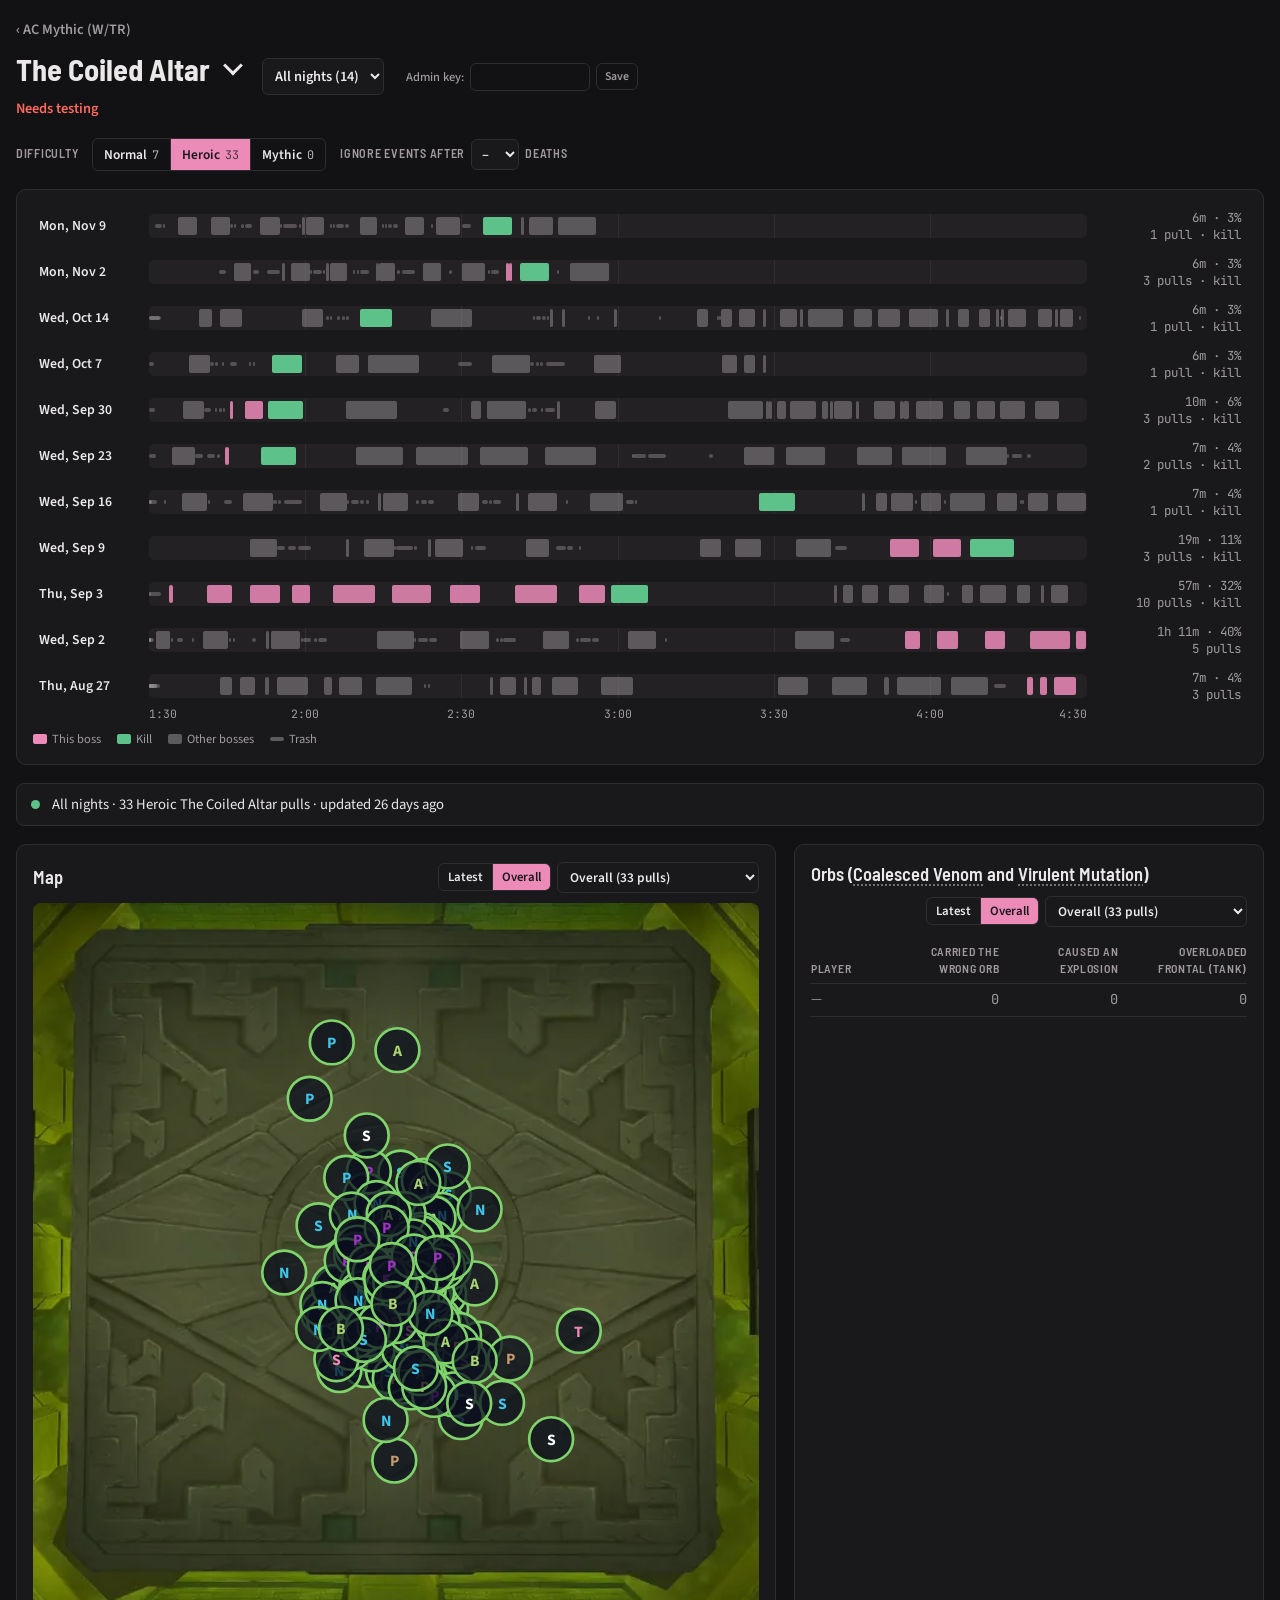
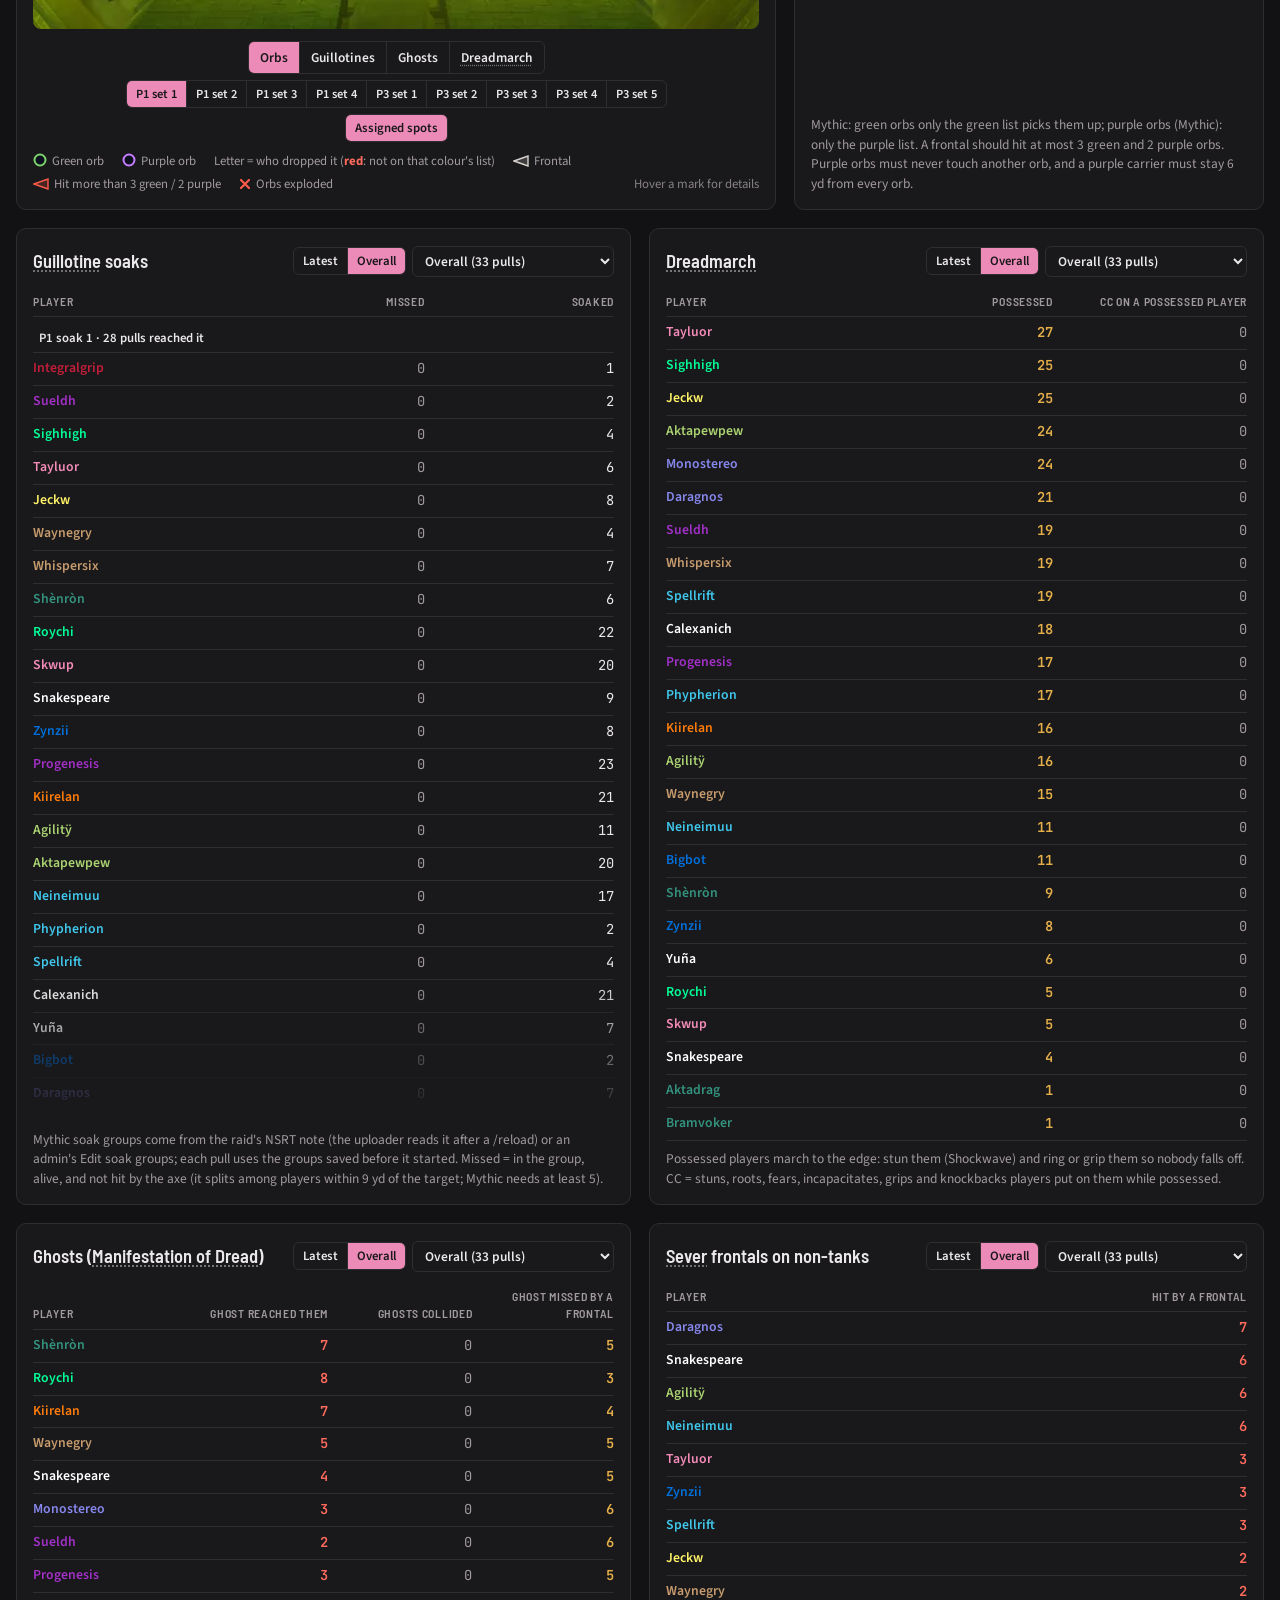
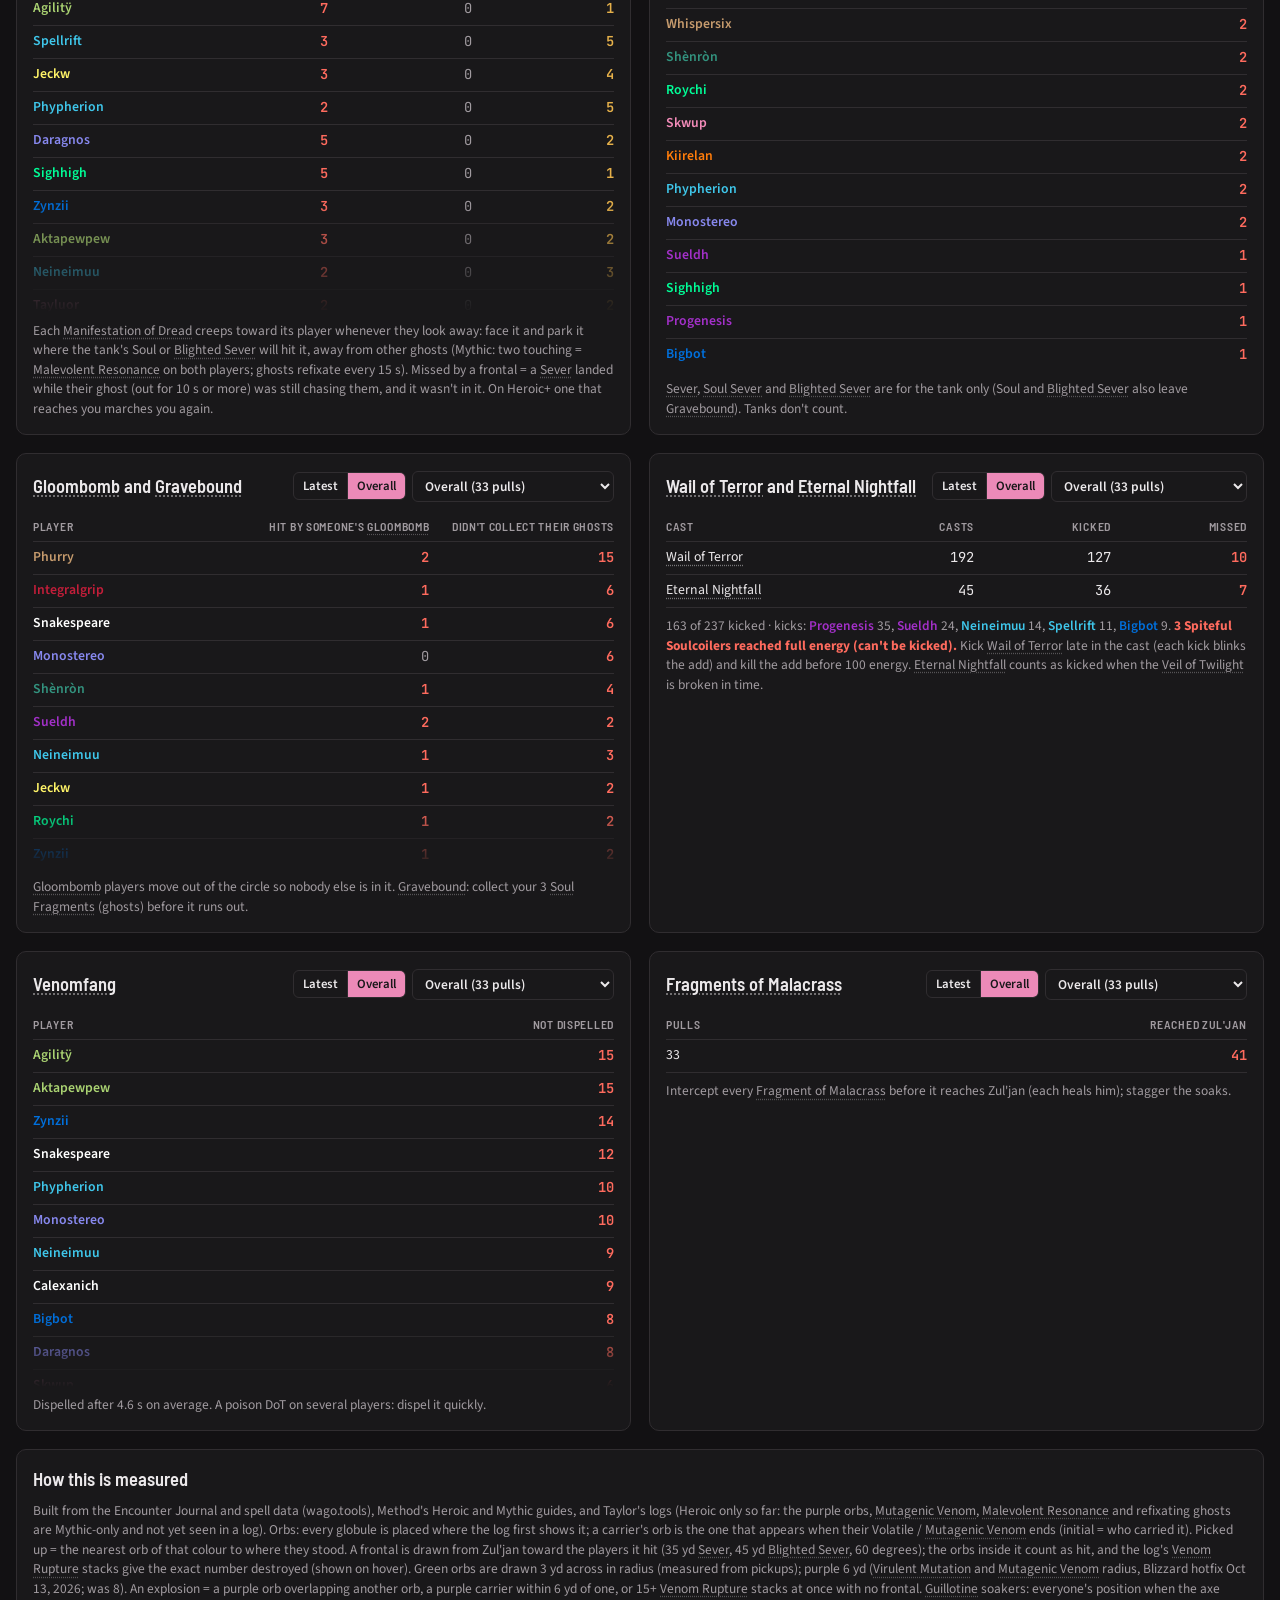
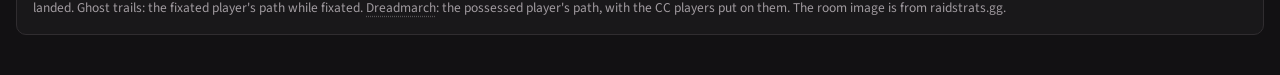
==== commit ff5bad11: "updates" ====
--- a/coiled-altar.html
+++ b/coiled-altar.html
@@ -16,7 +16,7 @@
 // Reworked 2026-11-11 for Mythic (Taylor): Orbs, Guillotines, Ghosts and Dreadmarch overlays, each with a button per set under it.
 // Spell data (wago.tools, game build 12.1.7): Sever 1299684 = 60-degree cone, 35 yd; Blighted Sever 1307292 and Soul Sever 1286620 =
 // 60 degrees, 45 yd. Guillotine 1283594 / Grim Guillotine 1299296 split among players within 9 yd (Mythic: at least 5 players).
-// Volatile Venom 1282419 (green carrier) hurts players within 5 yd; Mutagenic Venom 1310498 (purple carrier, Mythic) within 8 yd and
+// Volatile Venom 1282419 (green carrier) hurts players within 5 yd; Mutagenic Venom 1310498 (purple carrier, Mythic) within 6 yd (hotfix Oct 13, 2026: was 8) and
 // explodes nearby globules (20 Venom Ruptures each). Mythic ghosts refixate every 15 s (1309403); two touching = Malevolent Resonance.
 const contacts = (p, ability, gap = 2) => { const last = {}, out = [];
   hitsOf(p, ability).forEach(h => { if (last[h[1]] == null || h[0] - last[h[1]] > gap) out.push(h); last[h[1]] = h[0]; }); return out; };
@@ -38,7 +38,7 @@
 // Blighted Sever) destroys the globules in its cone, one Venom Rupture stack each (p.stackev: the exact count the log shows).
 // Explosion: a purple globule touching another globule, or a purple carrier walking into one.
 const ORB = {cv: {label: 'Green orb', name: 'Coalesced Venom', color: '#7fd36b', r: 3, carrier: 'Volatile Venom', cr: 5, pick: 'green'},
-             vm: {label: 'Purple orb', name: 'Virulent Mutation', color: '#c77dff', r: 8, carrier: 'Mutagenic Venom', cr: 8, pick: 'purple'}};
+             vm: {label: 'Purple orb', name: 'Virulent Mutation', color: '#c77dff', r: 6, carrier: 'Mutagenic Venom', cr: 6, pick: 'purple'}};   // 6 yd since the Oct 13 hotfix (was 8)
 const FRONTAL = {'Sever': {len: 35, deg: 60}, 'Blighted Sever': {len: 45, deg: 60}, 'Soul Sever': {len: 45, deg: 60}};
 const FRONT_MAX = {cv: 3, vm: 2};   // a frontal hitting more than this many green / purple orbs is red
 const PICKERS = {'Shènròn': 'green', 'Roychi': 'green', 'Zynzii': 'green', 'Snakespeare': 'green', 'Skwup': 'green', 'Kiirelan': 'green',
@@ -81,7 +81,7 @@
       if (!c.pos0) return;
       const o = alive.filter(a => a.kind === c.kind && dist(a.pos, c.pos0) < ORB[c.kind].r + 4).sort((a, b) => dist(a.pos, c.pos0) - dist(b.pos, c.pos0))[0];
       if (o){ o.pickedBy = c.n; gone(o, c.on, 'picked up'); }
-      if (c.kind === 'vm'){   // a purple carrier walking within 8 yd of a globule explodes it
+      if (c.kind === 'vm'){   // a purple carrier walking within 6 yd of a globule explodes it
         const tr = trailOf(p, ORB.vm.carrier, c.n, c.on);
         (tr ? tr[3] : []).forEach(q => { const hit = alive.filter(a => a !== o && a.t < q[0] && dist(a.pos, [q[1], q[2]]) < ORB.vm.cr + ORB[a.kind].r);
           if (hit.length) boom(q[0], hit[0].pos, hit, [c.n], 'carrier'); });
@@ -391,7 +391,7 @@
     'Volatile Venom': 1282419, 'Coalesced Venom': 1282403, 'Venom Rupture': 1299838, 'Sever': 1299680, 'Soul Sever': 1286620, 'Blighted Sever': 1307279, 'Venomfang': 1282287,
     'Spiteful Soulcoiler': 1286441, 'Unnerving Fixation': 1285911, 'Deadly Venom': 1297338, 'Toxic Deluge': 1299960,
     'Virulent Mutation': 1310544, 'Mutagenic Venom': 1310498, 'Malevolent Resonance': 1310732},
-  how: "Built from the Encounter Journal and spell data (wago.tools), Method's Heroic and Mythic guides, and Taylor's logs (Heroic only so far: the purple orbs, Mutagenic Venom, Malevolent Resonance and refixating ghosts are Mythic-only and not yet seen in a log). Orbs: every globule is placed where the log first shows it; a carrier's orb is the one that appears when their Volatile / Mutagenic Venom ends (initial = who carried it). Picked up = the nearest orb of that colour to where they stood. A frontal is drawn from Zul'jan toward the players it hit (35 yd Sever, 45 yd Blighted Sever, 60 degrees); the orbs inside it count as hit, and the log's Venom Rupture stacks give the exact number destroyed (shown on hover). Green orbs are drawn 3 yd across in radius (measured from pickups); purple 8 yd (their carrier's explosion range; the game files don't give the orb's own size, to be measured on the first Mythic pulls). An explosion = a purple orb overlapping another orb, a purple carrier within 8 yd of one, or 15+ Venom Rupture stacks at once with no frontal. Guillotine soakers: everyone's position when the axe landed. Ghost trails: the fixated player's path while fixated. Dreadmarch: the possessed player's path, with the CC players put on them. The room image is from raidstrats.gg.",
+  how: "Built from the Encounter Journal and spell data (wago.tools), Method's Heroic and Mythic guides, and Taylor's logs (Heroic only so far: the purple orbs, Mutagenic Venom, Malevolent Resonance and refixating ghosts are Mythic-only and not yet seen in a log). Orbs: every globule is placed where the log first shows it; a carrier's orb is the one that appears when their Volatile / Mutagenic Venom ends (initial = who carried it). Picked up = the nearest orb of that colour to where they stood. A frontal is drawn from Zul'jan toward the players it hit (35 yd Sever, 45 yd Blighted Sever, 60 degrees); the orbs inside it count as hit, and the log's Venom Rupture stacks give the exact number destroyed (shown on hover). Green orbs are drawn 3 yd across in radius (measured from pickups); purple 6 yd (Virulent Mutation and Mutagenic Venom radius, Blizzard hotfix Oct 13, 2026; was 8). An explosion = a purple orb overlapping another orb, a purple carrier within 6 yd of one, or 15+ Venom Rupture stacks at once with no frontal. Guillotine soakers: everyone's position when the axe landed. Ghost trails: the fixated player's path while fixated. Dreadmarch: the possessed player's path, with the CC players put on them. The room image is from raidstrats.gg.",
 };
 </script>
 <script src="boss.js"></script>
